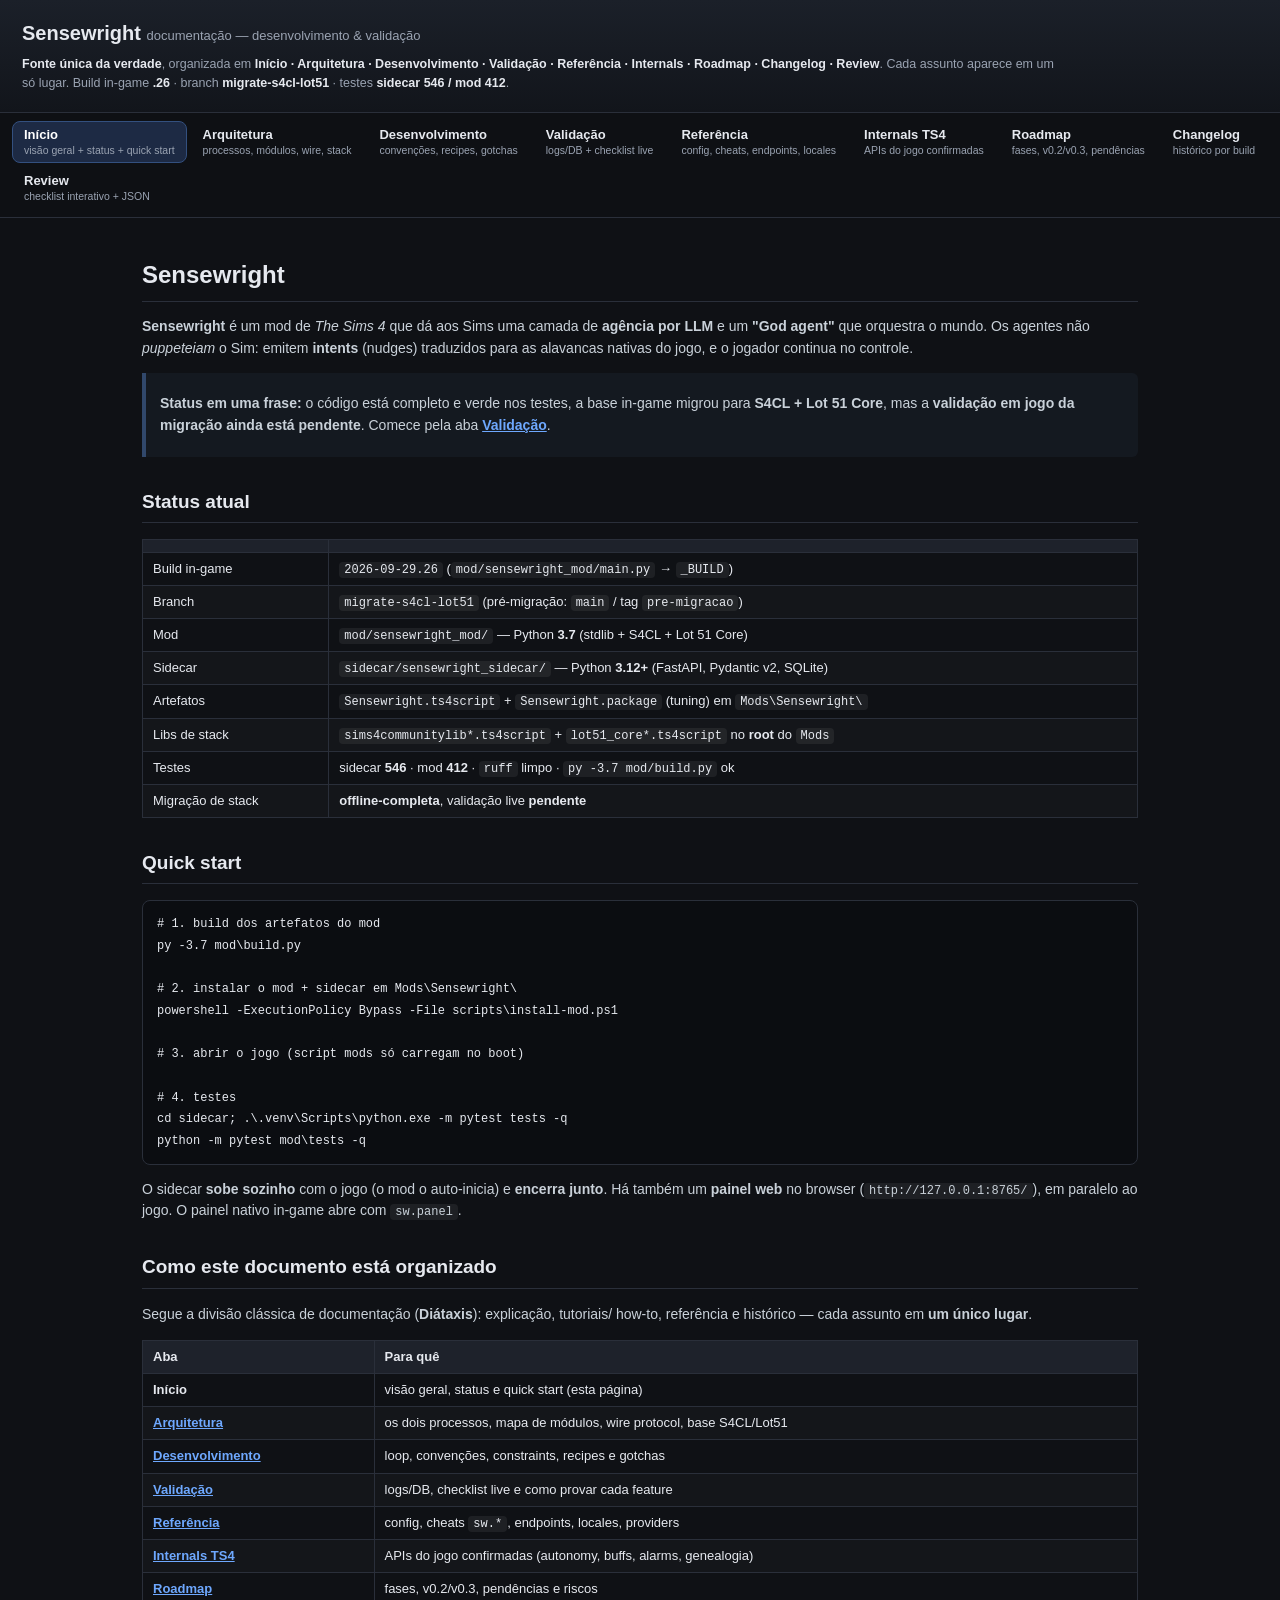
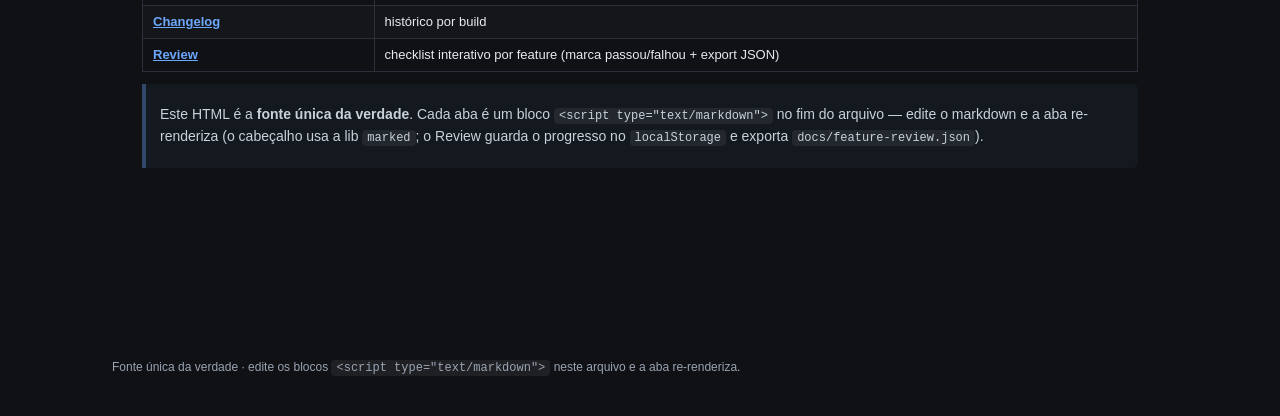
==== docs/feature-review.html @ 271467f7 "docs: consolidate all docs into a single HTML source of truth - merge PLANO, CHANGELOG, STATUS, vali" ====
<!DOCTYPE html>
<html lang="pt-BR">
<head>
<meta charset="utf-8">
<meta name="viewport" content="width=device-width, initial-scale=1">
<title>Sensewright — Desenvolvimento &amp; Validação</title>
<style>




  :root {
    --bg: #0f1115; --panel: #171a21; --panel2: #1e222b; --line: #2a2f3a;
    --txt: #e6e9ef; --muted: #9aa3b2; --accent: #6ea8fe;
    --passed: #2ea043; --partial: #d29922; --failed: #e5534b; --blocked: #8957e5; --na: #6e7681;
  }
  * { box-sizing: border-box; }
  body { margin: 0; background: var(--bg); color: var(--txt);
    font: 14px/1.55 -apple-system, "Segoe UI", Roboto, Helvetica, Arial, sans-serif; }
  header { padding: 18px 22px; border-bottom: 1px solid var(--line);
    background: linear-gradient(180deg, #1b2029, #12151b); }
  h1 { margin: 0 0 4px; font-size: 20px; }
  h1 small { color: var(--muted); font-weight: 400; font-size: 13px; }
  .hint { color: var(--muted); font-size: 12.5px; margin-top: 6px; max-width: 1040px; }
  .hint b { color: var(--txt); }
  .legend { display: flex; gap: 14px; flex-wrap: wrap; margin-top: 8px; font-size: 12px; color: var(--muted); }
  .legend span { display: inline-flex; align-items: center; gap: 5px; }
  .dot { width: 10px; height: 10px; border-radius: 50%; display: inline-block; }
  .toolbar { position: sticky; top: 0; z-index: 20; display: flex; flex-wrap: wrap;
    gap: 8px; align-items: center; padding: 10px 22px; background: rgba(15,17,21,.97);
    border-bottom: 1px solid var(--line); backdrop-filter: blur(6px); }
  .toolbar input[type=text] { background: var(--panel2); border: 1px solid var(--line);
    color: var(--txt); border-radius: 6px; padding: 7px 10px; min-width: 170px; }
  button, .filelabel { background: var(--panel2); color: var(--txt); border: 1px solid var(--line);
    border-radius: 6px; padding: 7px 11px; cursor: pointer; font-size: 13px; }
  button:hover, .filelabel:hover { border-color: var(--accent); }
  button.primary { background: #1d2a44; border-color: #33507f; }
  button.danger { border-color: #6b2b28; }
  .filelabel input { display: none; }
  .filter { border-radius: 999px; padding: 5px 11px; font-size: 12px; }
  .filter.active { border-color: var(--accent); background: #1d2a44; color: #fff; }
  .spacer { flex: 1; }
  .save-state { color: var(--muted); font-size: 12px; }
  .progress { padding: 8px 22px; border-bottom: 1px solid var(--line); background: #12151b; }
  .pbar { height: 8px; border-radius: 999px; background: #232833; overflow: hidden; display: flex; }
  .pseg { height: 100%; }
  .psummary { display: flex; gap: 14px; flex-wrap: wrap; margin-top: 6px; font-size: 12px; color: var(--muted); }
  .psummary b { color: var(--txt); font-variant-numeric: tabular-nums; }
  main { padding: 18px 22px 90px; max-width: 1100px; margin: 0 auto; }
  section { margin-bottom: 26px; }
  section > h2 { font-size: 15px; text-transform: uppercase; letter-spacing: .06em;
    color: var(--muted); border-bottom: 1px solid var(--line); padding-bottom: 6px; }
  .card { background: var(--panel); border: 1px solid var(--line); border-radius: 10px;
    padding: 14px 16px; margin: 10px 0; border-left: 4px solid #2a2f3a; }
  .card[data-v=passed] { border-left-color: var(--passed); }
  .card[data-v=partial] { border-left-color: var(--partial); }
  .card[data-v=failed] { border-left-color: var(--failed); }
  .card[data-v=blocked] { border-left-color: var(--blocked); }
  .card[data-v=na] { border-left-color: var(--na); }
  .card-top { display: flex; gap: 10px; align-items: baseline; flex-wrap: wrap; }
  .card-title { font-size: 15px; font-weight: 600; }
  .badge { font-size: 11px; padding: 2px 8px; border-radius: 999px; border: 1px solid var(--line);
    background: var(--panel2); color: var(--muted); white-space: nowrap; }
  .badge.done { color: #7ee787; border-color: #2ea04355; }
  .badge.partial { color: #e3b341; border-color: #d2992255; }
  .badge.not_started { color: #8b949e; }
  .badge.live_pending { color: #79c0ff; border-color: #6ea8fe55; }
  .badge.pending_fix { color: #ff9492; border-color: #e5534b55; }
  .kind { font-size: 11px; padding: 2px 8px; border-radius: 999px; border: 1px solid var(--line); color: var(--muted); }
  .kind.live { color: #79c0ff; border-color: #6ea8fe44; }
  .kind.offline { color: #d2a8ff; border-color: #8957e544; }
  .id { color: var(--muted); font-size: 11px; font-family: ui-monospace, Consolas, monospace; }
  .lbl { color: var(--accent); font-weight: 600; }
  .desc { margin: 8px 0 6px; color: #c9d1d9; }
  .expected { margin: 6px 0; padding: 8px 11px; font-size: 13px; background: #6ea8fe10;
    border: 1px solid #6ea8fe2e; border-radius: 6px; color: #cdd9ea; }
  .howto { margin: 6px 0; padding: 8px 11px; font-size: 13px; background: #2ea04310;
    border: 1px solid #2ea0432e; border-radius: 6px; }
  .howto ol { margin: 4px 0 0 18px; padding: 0; }
  .howto li { margin: 2px 0; }
  .evidence { margin-top: 6px; color: var(--muted); font-size: 12px;
    font-family: ui-monospace, Consolas, monospace; word-break: break-word; }
  .agentnote { margin-top: 6px; font-size: 12.5px; color: #e3b341; background: #d2992214;
    border: 1px solid #d2992233; border-radius: 6px; padding: 6px 9px; }
  .controls { display: flex; gap: 18px; flex-wrap: wrap; margin-top: 12px; }
  .group { display: flex; flex-direction: column; gap: 6px; }
  .group > .glabel { font-size: 11px; text-transform: uppercase; letter-spacing: .05em; color: var(--muted); }
  .opts { display: flex; gap: 6px; flex-wrap: wrap; }
  .opt { border: 1px solid var(--line); background: var(--panel2); color: var(--muted);
    border-radius: 6px; padding: 5px 10px; cursor: pointer; font-size: 12px; }
  .opt:hover { color: var(--txt); }
  .opt[data-k=passed].active { background: #2ea04326; border-color: var(--passed); color: #7ee787; }
  .opt[data-k=partial].active { background: #d2992226; border-color: var(--partial); color: #e3b341; }
  .opt[data-k=failed].active { background: #e5534b26; border-color: var(--failed); color: #ff9492; }
  .opt[data-k=blocked].active { background: #8957e526; border-color: var(--blocked); color: #d2a8ff; }
  .opt[data-k=na].active { background: #6e768126; border-color: var(--na); color: #c9d1d9; }
  .opt[data-k=untested].active { background: #6ea8fe1a; border-color: var(--accent); color: #79c0ff; }
  .opt[data-k=correct].active { background: #2ea04326; border-color: var(--passed); color: #7ee787; }
  .opt[data-k=incomplete].active { background: #e07b3926; border-color: #e07b39; color: #f0883e; }
  .opt[data-k=wrong].active { background: #e5534b26; border-color: var(--failed); color: #ff9492; }
  textarea, input.evidence-input { width: 100%; margin-top: 8px; background: var(--panel2);
    border: 1px solid var(--line); color: var(--txt); border-radius: 6px; padding: 8px 10px;
    font: inherit; font-size: 13px; }
  textarea { min-height: 54px; resize: vertical; }
  textarea:focus, input:focus { outline: none; border-color: var(--accent); }
  .two { display: flex; gap: 10px; }
  .two > div { flex: 1; }
  .empty { color: var(--muted); padding: 20px 0; }
  footer { color: var(--muted); font-size: 12px; padding: 0 22px 40px; max-width: 1100px; margin: 0 auto; }
  code { background: #ffffff10; padding: 1px 5px; border-radius: 4px; font-size: 12px; }

  /* ---- tabs ---- */
  .tabs { position: sticky; top: 0; z-index: 30; display: flex; flex-wrap: wrap;
    gap: 4px; padding: 8px 12px; background: rgba(15,17,21,.97);
    border-bottom: 1px solid var(--line); backdrop-filter: blur(6px); }
  .tab { display: inline-flex; flex-direction: column; align-items: flex-start;
    gap: 1px; background: transparent; border: 1px solid transparent; border-radius: 8px;
    padding: 6px 11px; cursor: pointer; color: var(--muted); line-height: 1.15; }
  .tab b { font-size: 13px; font-weight: 600; color: var(--txt); }
  .tab small { font-size: 10.5px; color: var(--muted); }
  .tab:hover { border-color: var(--line); background: var(--panel2); }
  .tab.active { background: #1d2a44; border-color: #33507f; }
  .tab.active b { color: #fff; }
  /* ---- docs ---- */
  .view { max-width: 1040px; margin: 0 auto; padding: 20px 22px 90px; }
  .doc h1 { font-size: 24px; border-bottom: 1px solid var(--line); padding-bottom: 8px; }
  .doc h2 { font-size: 19px; margin-top: 30px; border-bottom: 1px solid var(--line); padding-bottom: 6px; }
  .doc h3 { font-size: 16px; margin-top: 22px; }
  .doc h4 { font-size: 14px; margin-top: 18px; color: #cdd9ea; }
  .doc p, .doc li { color: #c9d1d9; }
  .doc a { color: var(--accent); }
  .doc code { background: #ffffff10; padding: 1px 5px; border-radius: 4px;
    font: 12px ui-monospace, Consolas, monospace; }
  .doc pre { background: #0b0d11; border: 1px solid var(--line); border-radius: 8px;
    padding: 12px 14px; overflow: auto; }
  .doc pre code { background: none; padding: 0; }
  .doc blockquote { margin: 10px 0; padding: 6px 14px; color: #b6c0cf;
    border-left: 4px solid #6ea8fe55; background: #6ea8fe0d; border-radius: 0 6px 6px 0; }
  .doc table { border-collapse: collapse; width: 100%; margin: 12px 0; font-size: 13px; }
  .doc th, .doc td { border: 1px solid var(--line); padding: 6px 10px; text-align: left;
    vertical-align: top; }
  .doc th { background: var(--panel2); color: var(--txt); }
  .doc tr:nth-child(even) td { background: #ffffff05; }
  .doc hr { border: none; border-top: 1px solid var(--line); margin: 26px 0; }
  .doc ul, .doc ol { padding-left: 22px; }

</style>
</head>
<body>

<header>
  <h1>Sensewright <small>documentação — desenvolvimento &amp; validação</small></h1>
  <div class="hint">
    <b>Fonte única da verdade</b>, organizada em <b>Início · Arquitetura ·
    Desenvolvimento · Validação · Referência · Internals · Roadmap · Changelog ·
    Review</b>. Cada assunto aparece em um só lugar. Build in-game <b>.26</b> ·
    branch <b>migrate-s4cl-lot51</b> · testes <b>sidecar 546 / mod 412</b>.
  </div>
</header>

<nav class="tabs" id="tabs">
<button class="tab" data-tab="inicio"><b>Início</b><small>visão geral + status + quick start</small></button>
<button class="tab" data-tab="arquitetura"><b>Arquitetura</b><small>processos, módulos, wire, stack</small></button>
<button class="tab" data-tab="desenvolvimento"><b>Desenvolvimento</b><small>convenções, recipes, gotchas</small></button>
<button class="tab" data-tab="validacao"><b>Validação</b><small>logs/DB + checklist live</small></button>
<button class="tab" data-tab="referencia"><b>Referência</b><small>config, cheats, endpoints, locales</small></button>
<button class="tab" data-tab="internals"><b>Internals TS4</b><small>APIs do jogo confirmadas</small></button>
<button class="tab" data-tab="roadmap"><b>Roadmap</b><small>fases, v0.2/v0.3, pendências</small></button>
<button class="tab" data-tab="changelog"><b>Changelog</b><small>histórico por build</small></button>
<button class="tab" data-tab="review"><b>Review</b><small>checklist interativo + JSON</small></button>
</nav>
<main id="views">
<section class="view" id="view-inicio" hidden>
<div class="doc" id="doc-inicio"></div>
</section>
<section class="view" id="view-arquitetura" hidden>
<div class="doc" id="doc-arquitetura"></div>
</section>
<section class="view" id="view-desenvolvimento" hidden>
<div class="doc" id="doc-desenvolvimento"></div>
</section>
<section class="view" id="view-validacao" hidden>
<div class="doc" id="doc-validacao"></div>
</section>
<section class="view" id="view-referencia" hidden>
<div class="doc" id="doc-referencia"></div>
</section>
<section class="view" id="view-internals" hidden>
<div class="doc" id="doc-internals"></div>
</section>
<section class="view" id="view-roadmap" hidden>
<div class="doc" id="doc-roadmap"></div>
</section>
<section class="view" id="view-changelog" hidden>
<div class="doc" id="doc-changelog"></div>
</section>
<section class="view" id="view-review" hidden><div class="toolbar">
  <input type="text" id="reviewer" placeholder="Seu nome (opcional)">
  <button class="primary" id="saveBtn">Salvar review (JSON)</button>
  <button id="copyBtn">Copiar JSON</button>
  <label class="filelabel">Importar JSON<input type="file" id="loadInput" accept=".json,application/json"></label>
  <button class="danger" id="resetBtn">Limpar</button>
  <span class="save-state" id="saveState"></span>
  <div class="spacer"></div>
  <button class="filter active" data-f="all">Todos</button>
  <button class="filter" data-f="untested">Não testados</button>
  <button class="filter" data-f="passed">Passou</button>
  <button class="filter" data-f="failed">Falhou/Parcial</button>
  <button class="filter" data-f="unassessed">Sem avaliação</button>
</div>
<div class="progress">
  <div class="pbar" id="pbar"></div>
  <div class="psummary" id="psummary"></div>
</div>

<main id="app"></main></section>
</main>
<footer>Fonte única da verdade · edite os blocos <code>&lt;script type="text/markdown"&gt;</code> neste arquivo e a aba re-renderiza.</footer>
<script>
/**
 * marked v12.0.2 - a markdown parser
 * Copyright (c) 2011-2024, Christopher Jeffrey. (MIT Licensed)
 * https://github.com/markedjs/marked
 */
!function(e,t){"object"==typeof exports&&"undefined"!=typeof module?t(exports):"function"==typeof define&&define.amd?define(["exports"],t):t((e="undefined"!=typeof globalThis?globalThis:e||self).marked={})}(this,(function(e){"use strict";function t(){return{async:!1,breaks:!1,extensions:null,gfm:!0,hooks:null,pedantic:!1,renderer:null,silent:!1,tokenizer:null,walkTokens:null}}function n(t){e.defaults=t}e.defaults={async:!1,breaks:!1,extensions:null,gfm:!0,hooks:null,pedantic:!1,renderer:null,silent:!1,tokenizer:null,walkTokens:null};const s=/[&<>"']/,r=new RegExp(s.source,"g"),i=/[<>"']|&(?!(#\d{1,7}|#[Xx][a-fA-F0-9]{1,6}|\w+);)/,l=new RegExp(i.source,"g"),o={"&":"&amp;","<":"&lt;",">":"&gt;",'"':"&quot;","'":"&#39;"},a=e=>o[e];function c(e,t){if(t){if(s.test(e))return e.replace(r,a)}else if(i.test(e))return e.replace(l,a);return e}const h=/&(#(?:\d+)|(?:#x[0-9A-Fa-f]+)|(?:\w+));?/gi;function p(e){return e.replace(h,((e,t)=>"colon"===(t=t.toLowerCase())?":":"#"===t.charAt(0)?"x"===t.charAt(1)?String.fromCharCode(parseInt(t.substring(2),16)):String.fromCharCode(+t.substring(1)):""))}const u=/(^|[^\[])\^/g;function k(e,t){let n="string"==typeof e?e:e.source;t=t||"";const s={replace:(e,t)=>{let r="string"==typeof t?t:t.source;return r=r.replace(u,"$1"),n=n.replace(e,r),s},getRegex:()=>new RegExp(n,t)};return s}function g(e){try{e=encodeURI(e).replace(/%25/g,"%")}catch(e){return null}return e}const f={exec:()=>null};function d(e,t){const n=e.replace(/\|/g,((e,t,n)=>{let s=!1,r=t;for(;--r>=0&&"\\"===n[r];)s=!s;return s?"|":" |"})).split(/ \|/);let s=0;if(n[0].trim()||n.shift(),n.length>0&&!n[n.length-1].trim()&&n.pop(),t)if(n.length>t)n.splice(t);else for(;n.length<t;)n.push("");for(;s<n.length;s++)n[s]=n[s].trim().replace(/\\\|/g,"|");return n}function x(e,t,n){const s=e.length;if(0===s)return"";let r=0;for(;r<s;){const i=e.charAt(s-r-1);if(i!==t||n){if(i===t||!n)break;r++}else r++}return e.slice(0,s-r)}function b(e,t,n,s){const r=t.href,i=t.title?c(t.title):null,l=e[1].replace(/\\([\[\]])/g,"$1");if("!"!==e[0].charAt(0)){s.state.inLink=!0;const e={type:"link",raw:n,href:r,title:i,text:l,tokens:s.inlineTokens(l)};return s.state.inLink=!1,e}return{type:"image",raw:n,href:r,title:i,text:c(l)}}class w{options;rules;lexer;constructor(t){this.options=t||e.defaults}space(e){const t=this.rules.block.newline.exec(e);if(t&&t[0].length>0)return{type:"space",raw:t[0]}}code(e){const t=this.rules.block.code.exec(e);if(t){const e=t[0].replace(/^ {1,4}/gm,"");return{type:"code",raw:t[0],codeBlockStyle:"indented",text:this.options.pedantic?e:x(e,"\n")}}}fences(e){const t=this.rules.block.fences.exec(e);if(t){const e=t[0],n=function(e,t){const n=e.match(/^(\s+)(?:```)/);if(null===n)return t;const s=n[1];return t.split("\n").map((e=>{const t=e.match(/^\s+/);if(null===t)return e;const[n]=t;return n.length>=s.length?e.slice(s.length):e})).join("\n")}(e,t[3]||"");return{type:"code",raw:e,lang:t[2]?t[2].trim().replace(this.rules.inline.anyPunctuation,"$1"):t[2],text:n}}}heading(e){const t=this.rules.block.heading.exec(e);if(t){let e=t[2].trim();if(/#$/.test(e)){const t=x(e,"#");this.options.pedantic?e=t.trim():t&&!/ $/.test(t)||(e=t.trim())}return{type:"heading",raw:t[0],depth:t[1].length,text:e,tokens:this.lexer.inline(e)}}}hr(e){const t=this.rules.block.hr.exec(e);if(t)return{type:"hr",raw:t[0]}}blockquote(e){const t=this.rules.block.blockquote.exec(e);if(t){let e=t[0].replace(/\n {0,3}((?:=+|-+) *)(?=\n|$)/g,"\n    $1");e=x(e.replace(/^ *>[ \t]?/gm,""),"\n");const n=this.lexer.state.top;this.lexer.state.top=!0;const s=this.lexer.blockTokens(e);return this.lexer.state.top=n,{type:"blockquote",raw:t[0],tokens:s,text:e}}}list(e){let t=this.rules.block.list.exec(e);if(t){let n=t[1].trim();const s=n.length>1,r={type:"list",raw:"",ordered:s,start:s?+n.slice(0,-1):"",loose:!1,items:[]};n=s?`\\d{1,9}\\${n.slice(-1)}`:`\\${n}`,this.options.pedantic&&(n=s?n:"[*+-]");const i=new RegExp(`^( {0,3}${n})((?:[\t ][^\\n]*)?(?:\\n|$))`);let l="",o="",a=!1;for(;e;){let n=!1;if(!(t=i.exec(e)))break;if(this.rules.block.hr.test(e))break;l=t[0],e=e.substring(l.length);let s=t[2].split("\n",1)[0].replace(/^\t+/,(e=>" ".repeat(3*e.length))),c=e.split("\n",1)[0],h=0;this.options.pedantic?(h=2,o=s.trimStart()):(h=t[2].search(/[^ ]/),h=h>4?1:h,o=s.slice(h),h+=t[1].length);let p=!1;if(!s&&/^ *$/.test(c)&&(l+=c+"\n",e=e.substring(c.length+1),n=!0),!n){const t=new RegExp(`^ {0,${Math.min(3,h-1)}}(?:[*+-]|\\d{1,9}[.)])((?:[ \t][^\\n]*)?(?:\\n|$))`),n=new RegExp(`^ {0,${Math.min(3,h-1)}}((?:- *){3,}|(?:_ *){3,}|(?:\\* *){3,})(?:\\n+|$)`),r=new RegExp(`^ {0,${Math.min(3,h-1)}}(?:\`\`\`|~~~)`),i=new RegExp(`^ {0,${Math.min(3,h-1)}}#`);for(;e;){const a=e.split("\n",1)[0];if(c=a,this.options.pedantic&&(c=c.replace(/^ {1,4}(?=( {4})*[^ ])/g,"  ")),r.test(c))break;if(i.test(c))break;if(t.test(c))break;if(n.test(e))break;if(c.search(/[^ ]/)>=h||!c.trim())o+="\n"+c.slice(h);else{if(p)break;if(s.search(/[^ ]/)>=4)break;if(r.test(s))break;if(i.test(s))break;if(n.test(s))break;o+="\n"+c}p||c.trim()||(p=!0),l+=a+"\n",e=e.substring(a.length+1),s=c.slice(h)}}r.loose||(a?r.loose=!0:/\n *\n *$/.test(l)&&(a=!0));let u,k=null;this.options.gfm&&(k=/^\[[ xX]\] /.exec(o),k&&(u="[ ] "!==k[0],o=o.replace(/^\[[ xX]\] +/,""))),r.items.push({type:"list_item",raw:l,task:!!k,checked:u,loose:!1,text:o,tokens:[]}),r.raw+=l}r.items[r.items.length-1].raw=l.trimEnd(),r.items[r.items.length-1].text=o.trimEnd(),r.raw=r.raw.trimEnd();for(let e=0;e<r.items.length;e++)if(this.lexer.state.top=!1,r.items[e].tokens=this.lexer.blockTokens(r.items[e].text,[]),!r.loose){const t=r.items[e].tokens.filter((e=>"space"===e.type)),n=t.length>0&&t.some((e=>/\n.*\n/.test(e.raw)));r.loose=n}if(r.loose)for(let e=0;e<r.items.length;e++)r.items[e].loose=!0;return r}}html(e){const t=this.rules.block.html.exec(e);if(t){return{type:"html",block:!0,raw:t[0],pre:"pre"===t[1]||"script"===t[1]||"style"===t[1],text:t[0]}}}def(e){const t=this.rules.block.def.exec(e);if(t){const e=t[1].toLowerCase().replace(/\s+/g," "),n=t[2]?t[2].replace(/^<(.*)>$/,"$1").replace(this.rules.inline.anyPunctuation,"$1"):"",s=t[3]?t[3].substring(1,t[3].length-1).replace(this.rules.inline.anyPunctuation,"$1"):t[3];return{type:"def",tag:e,raw:t[0],href:n,title:s}}}table(e){const t=this.rules.block.table.exec(e);if(!t)return;if(!/[:|]/.test(t[2]))return;const n=d(t[1]),s=t[2].replace(/^\||\| *$/g,"").split("|"),r=t[3]&&t[3].trim()?t[3].replace(/\n[ \t]*$/,"").split("\n"):[],i={type:"table",raw:t[0],header:[],align:[],rows:[]};if(n.length===s.length){for(const e of s)/^ *-+: *$/.test(e)?i.align.push("right"):/^ *:-+: *$/.test(e)?i.align.push("center"):/^ *:-+ *$/.test(e)?i.align.push("left"):i.align.push(null);for(const e of n)i.header.push({text:e,tokens:this.lexer.inline(e)});for(const e of r)i.rows.push(d(e,i.header.length).map((e=>({text:e,tokens:this.lexer.inline(e)}))));return i}}lheading(e){const t=this.rules.block.lheading.exec(e);if(t)return{type:"heading",raw:t[0],depth:"="===t[2].charAt(0)?1:2,text:t[1],tokens:this.lexer.inline(t[1])}}paragraph(e){const t=this.rules.block.paragraph.exec(e);if(t){const e="\n"===t[1].charAt(t[1].length-1)?t[1].slice(0,-1):t[1];return{type:"paragraph",raw:t[0],text:e,tokens:this.lexer.inline(e)}}}text(e){const t=this.rules.block.text.exec(e);if(t)return{type:"text",raw:t[0],text:t[0],tokens:this.lexer.inline(t[0])}}escape(e){const t=this.rules.inline.escape.exec(e);if(t)return{type:"escape",raw:t[0],text:c(t[1])}}tag(e){const t=this.rules.inline.tag.exec(e);if(t)return!this.lexer.state.inLink&&/^<a /i.test(t[0])?this.lexer.state.inLink=!0:this.lexer.state.inLink&&/^<\/a>/i.test(t[0])&&(this.lexer.state.inLink=!1),!this.lexer.state.inRawBlock&&/^<(pre|code|kbd|script)(\s|>)/i.test(t[0])?this.lexer.state.inRawBlock=!0:this.lexer.state.inRawBlock&&/^<\/(pre|code|kbd|script)(\s|>)/i.test(t[0])&&(this.lexer.state.inRawBlock=!1),{type:"html",raw:t[0],inLink:this.lexer.state.inLink,inRawBlock:this.lexer.state.inRawBlock,block:!1,text:t[0]}}link(e){const t=this.rules.inline.link.exec(e);if(t){const e=t[2].trim();if(!this.options.pedantic&&/^</.test(e)){if(!/>$/.test(e))return;const t=x(e.slice(0,-1),"\\");if((e.length-t.length)%2==0)return}else{const e=function(e,t){if(-1===e.indexOf(t[1]))return-1;let n=0;for(let s=0;s<e.length;s++)if("\\"===e[s])s++;else if(e[s]===t[0])n++;else if(e[s]===t[1]&&(n--,n<0))return s;return-1}(t[2],"()");if(e>-1){const n=(0===t[0].indexOf("!")?5:4)+t[1].length+e;t[2]=t[2].substring(0,e),t[0]=t[0].substring(0,n).trim(),t[3]=""}}let n=t[2],s="";if(this.options.pedantic){const e=/^([^'"]*[^\s])\s+(['"])(.*)\2/.exec(n);e&&(n=e[1],s=e[3])}else s=t[3]?t[3].slice(1,-1):"";return n=n.trim(),/^</.test(n)&&(n=this.options.pedantic&&!/>$/.test(e)?n.slice(1):n.slice(1,-1)),b(t,{href:n?n.replace(this.rules.inline.anyPunctuation,"$1"):n,title:s?s.replace(this.rules.inline.anyPunctuation,"$1"):s},t[0],this.lexer)}}reflink(e,t){let n;if((n=this.rules.inline.reflink.exec(e))||(n=this.rules.inline.nolink.exec(e))){const e=t[(n[2]||n[1]).replace(/\s+/g," ").toLowerCase()];if(!e){const e=n[0].charAt(0);return{type:"text",raw:e,text:e}}return b(n,e,n[0],this.lexer)}}emStrong(e,t,n=""){let s=this.rules.inline.emStrongLDelim.exec(e);if(!s)return;if(s[3]&&n.match(/[\p{L}\p{N}]/u))return;if(!(s[1]||s[2]||"")||!n||this.rules.inline.punctuation.exec(n)){const n=[...s[0]].length-1;let r,i,l=n,o=0;const a="*"===s[0][0]?this.rules.inline.emStrongRDelimAst:this.rules.inline.emStrongRDelimUnd;for(a.lastIndex=0,t=t.slice(-1*e.length+n);null!=(s=a.exec(t));){if(r=s[1]||s[2]||s[3]||s[4]||s[5]||s[6],!r)continue;if(i=[...r].length,s[3]||s[4]){l+=i;continue}if((s[5]||s[6])&&n%3&&!((n+i)%3)){o+=i;continue}if(l-=i,l>0)continue;i=Math.min(i,i+l+o);const t=[...s[0]][0].length,a=e.slice(0,n+s.index+t+i);if(Math.min(n,i)%2){const e=a.slice(1,-1);return{type:"em",raw:a,text:e,tokens:this.lexer.inlineTokens(e)}}const c=a.slice(2,-2);return{type:"strong",raw:a,text:c,tokens:this.lexer.inlineTokens(c)}}}}codespan(e){const t=this.rules.inline.code.exec(e);if(t){let e=t[2].replace(/\n/g," ");const n=/[^ ]/.test(e),s=/^ /.test(e)&&/ $/.test(e);return n&&s&&(e=e.substring(1,e.length-1)),e=c(e,!0),{type:"codespan",raw:t[0],text:e}}}br(e){const t=this.rules.inline.br.exec(e);if(t)return{type:"br",raw:t[0]}}del(e){const t=this.rules.inline.del.exec(e);if(t)return{type:"del",raw:t[0],text:t[2],tokens:this.lexer.inlineTokens(t[2])}}autolink(e){const t=this.rules.inline.autolink.exec(e);if(t){let e,n;return"@"===t[2]?(e=c(t[1]),n="mailto:"+e):(e=c(t[1]),n=e),{type:"link",raw:t[0],text:e,href:n,tokens:[{type:"text",raw:e,text:e}]}}}url(e){let t;if(t=this.rules.inline.url.exec(e)){let e,n;if("@"===t[2])e=c(t[0]),n="mailto:"+e;else{let s;do{s=t[0],t[0]=this.rules.inline._backpedal.exec(t[0])?.[0]??""}while(s!==t[0]);e=c(t[0]),n="www."===t[1]?"http://"+t[0]:t[0]}return{type:"link",raw:t[0],text:e,href:n,tokens:[{type:"text",raw:e,text:e}]}}}inlineText(e){const t=this.rules.inline.text.exec(e);if(t){let e;return e=this.lexer.state.inRawBlock?t[0]:c(t[0]),{type:"text",raw:t[0],text:e}}}}const m=/^ {0,3}((?:-[\t ]*){3,}|(?:_[ \t]*){3,}|(?:\*[ \t]*){3,})(?:\n+|$)/,y=/(?:[*+-]|\d{1,9}[.)])/,$=k(/^(?!bull |blockCode|fences|blockquote|heading|html)((?:.|\n(?!\s*?\n|bull |blockCode|fences|blockquote|heading|html))+?)\n {0,3}(=+|-+) *(?:\n+|$)/).replace(/bull/g,y).replace(/blockCode/g,/ {4}/).replace(/fences/g,/ {0,3}(?:`{3,}|~{3,})/).replace(/blockquote/g,/ {0,3}>/).replace(/heading/g,/ {0,3}#{1,6}/).replace(/html/g,/ {0,3}<[^\n>]+>\n/).getRegex(),z=/^([^\n]+(?:\n(?!hr|heading|lheading|blockquote|fences|list|html|table| +\n)[^\n]+)*)/,T=/(?!\s*\])(?:\\.|[^\[\]\\])+/,R=k(/^ {0,3}\[(label)\]: *(?:\n *)?([^<\s][^\s]*|<.*?>)(?:(?: +(?:\n *)?| *\n *)(title))? *(?:\n+|$)/).replace("label",T).replace("title",/(?:"(?:\\"?|[^"\\])*"|'[^'\n]*(?:\n[^'\n]+)*\n?'|\([^()]*\))/).getRegex(),_=k(/^( {0,3}bull)([ \t][^\n]+?)?(?:\n|$)/).replace(/bull/g,y).getRegex(),A="address|article|aside|base|basefont|blockquote|body|caption|center|col|colgroup|dd|details|dialog|dir|div|dl|dt|fieldset|figcaption|figure|footer|form|frame|frameset|h[1-6]|head|header|hr|html|iframe|legend|li|link|main|menu|menuitem|meta|nav|noframes|ol|optgroup|option|p|param|search|section|summary|table|tbody|td|tfoot|th|thead|title|tr|track|ul",S=/<!--(?:-?>|[\s\S]*?(?:-->|$))/,I=k("^ {0,3}(?:<(script|pre|style|textarea)[\\s>][\\s\\S]*?(?:</\\1>[^\\n]*\\n+|$)|comment[^\\n]*(\\n+|$)|<\\?[\\s\\S]*?(?:\\?>\\n*|$)|<![A-Z][\\s\\S]*?(?:>\\n*|$)|<!\\[CDATA\\[[\\s\\S]*?(?:\\]\\]>\\n*|$)|</?(tag)(?: +|\\n|/?>)[\\s\\S]*?(?:(?:\\n *)+\\n|$)|<(?!script|pre|style|textarea)([a-z][\\w-]*)(?:attribute)*? */?>(?=[ \\t]*(?:\\n|$))[\\s\\S]*?(?:(?:\\n *)+\\n|$)|</(?!script|pre|style|textarea)[a-z][\\w-]*\\s*>(?=[ \\t]*(?:\\n|$))[\\s\\S]*?(?:(?:\\n *)+\\n|$))","i").replace("comment",S).replace("tag",A).replace("attribute",/ +[a-zA-Z:_][\w.:-]*(?: *= *"[^"\n]*"| *= *'[^'\n]*'| *= *[^\s"'=<>`]+)?/).getRegex(),E=k(z).replace("hr",m).replace("heading"," {0,3}#{1,6}(?:\\s|$)").replace("|lheading","").replace("|table","").replace("blockquote"," {0,3}>").replace("fences"," {0,3}(?:`{3,}(?=[^`\\n]*\\n)|~{3,})[^\\n]*\\n").replace("list"," {0,3}(?:[*+-]|1[.)]) ").replace("html","</?(?:tag)(?: +|\\n|/?>)|<(?:script|pre|style|textarea|!--)").replace("tag",A).getRegex(),q={blockquote:k(/^( {0,3}> ?(paragraph|[^\n]*)(?:\n|$))+/).replace("paragraph",E).getRegex(),code:/^( {4}[^\n]+(?:\n(?: *(?:\n|$))*)?)+/,def:R,fences:/^ {0,3}(`{3,}(?=[^`\n]*(?:\n|$))|~{3,})([^\n]*)(?:\n|$)(?:|([\s\S]*?)(?:\n|$))(?: {0,3}\1[~`]* *(?=\n|$)|$)/,heading:/^ {0,3}(#{1,6})(?=\s|$)(.*)(?:\n+|$)/,hr:m,html:I,lheading:$,list:_,newline:/^(?: *(?:\n|$))+/,paragraph:E,table:f,text:/^[^\n]+/},Z=k("^ *([^\\n ].*)\\n {0,3}((?:\\| *)?:?-+:? *(?:\\| *:?-+:? *)*(?:\\| *)?)(?:\\n((?:(?! *\\n|hr|heading|blockquote|code|fences|list|html).*(?:\\n|$))*)\\n*|$)").replace("hr",m).replace("heading"," {0,3}#{1,6}(?:\\s|$)").replace("blockquote"," {0,3}>").replace("code"," {4}[^\\n]").replace("fences"," {0,3}(?:`{3,}(?=[^`\\n]*\\n)|~{3,})[^\\n]*\\n").replace("list"," {0,3}(?:[*+-]|1[.)]) ").replace("html","</?(?:tag)(?: +|\\n|/?>)|<(?:script|pre|style|textarea|!--)").replace("tag",A).getRegex(),L={...q,table:Z,paragraph:k(z).replace("hr",m).replace("heading"," {0,3}#{1,6}(?:\\s|$)").replace("|lheading","").replace("table",Z).replace("blockquote"," {0,3}>").replace("fences"," {0,3}(?:`{3,}(?=[^`\\n]*\\n)|~{3,})[^\\n]*\\n").replace("list"," {0,3}(?:[*+-]|1[.)]) ").replace("html","</?(?:tag)(?: +|\\n|/?>)|<(?:script|pre|style|textarea|!--)").replace("tag",A).getRegex()},P={...q,html:k("^ *(?:comment *(?:\\n|\\s*$)|<(tag)[\\s\\S]+?</\\1> *(?:\\n{2,}|\\s*$)|<tag(?:\"[^\"]*\"|'[^']*'|\\s[^'\"/>\\s]*)*?/?> *(?:\\n{2,}|\\s*$))").replace("comment",S).replace(/tag/g,"(?!(?:a|em|strong|small|s|cite|q|dfn|abbr|data|time|code|var|samp|kbd|sub|sup|i|b|u|mark|ruby|rt|rp|bdi|bdo|span|br|wbr|ins|del|img)\\b)\\w+(?!:|[^\\w\\s@]*@)\\b").getRegex(),def:/^ *\[([^\]]+)\]: *<?([^\s>]+)>?(?: +(["(][^\n]+[")]))? *(?:\n+|$)/,heading:/^(#{1,6})(.*)(?:\n+|$)/,fences:f,lheading:/^(.+?)\n {0,3}(=+|-+) *(?:\n+|$)/,paragraph:k(z).replace("hr",m).replace("heading"," *#{1,6} *[^\n]").replace("lheading",$).replace("|table","").replace("blockquote"," {0,3}>").replace("|fences","").replace("|list","").replace("|html","").replace("|tag","").getRegex()},Q=/^\\([!"#$%&'()*+,\-./:;<=>?@\[\]\\^_`{|}~])/,v=/^( {2,}|\\)\n(?!\s*$)/,B="\\p{P}\\p{S}",C=k(/^((?![*_])[\spunctuation])/,"u").replace(/punctuation/g,B).getRegex(),M=k(/^(?:\*+(?:((?!\*)[punct])|[^\s*]))|^_+(?:((?!_)[punct])|([^\s_]))/,"u").replace(/punct/g,B).getRegex(),O=k("^[^_*]*?__[^_*]*?\\*[^_*]*?(?=__)|[^*]+(?=[^*])|(?!\\*)[punct](\\*+)(?=[\\s]|$)|[^punct\\s](\\*+)(?!\\*)(?=[punct\\s]|$)|(?!\\*)[punct\\s](\\*+)(?=[^punct\\s])|[\\s](\\*+)(?!\\*)(?=[punct])|(?!\\*)[punct](\\*+)(?!\\*)(?=[punct])|[^punct\\s](\\*+)(?=[^punct\\s])","gu").replace(/punct/g,B).getRegex(),D=k("^[^_*]*?\\*\\*[^_*]*?_[^_*]*?(?=\\*\\*)|[^_]+(?=[^_])|(?!_)[punct](_+)(?=[\\s]|$)|[^punct\\s](_+)(?!_)(?=[punct\\s]|$)|(?!_)[punct\\s](_+)(?=[^punct\\s])|[\\s](_+)(?!_)(?=[punct])|(?!_)[punct](_+)(?!_)(?=[punct])","gu").replace(/punct/g,B).getRegex(),j=k(/\\([punct])/,"gu").replace(/punct/g,B).getRegex(),H=k(/^<(scheme:[^\s\x00-\x1f<>]*|email)>/).replace("scheme",/[a-zA-Z][a-zA-Z0-9+.-]{1,31}/).replace("email",/[a-zA-Z0-9.!#$%&'*+/=?^_`{|}~-]+(@)[a-zA-Z0-9](?:[a-zA-Z0-9-]{0,61}[a-zA-Z0-9])?(?:\.[a-zA-Z0-9](?:[a-zA-Z0-9-]{0,61}[a-zA-Z0-9])?)+(?![-_])/).getRegex(),U=k(S).replace("(?:--\x3e|$)","--\x3e").getRegex(),X=k("^comment|^</[a-zA-Z][\\w:-]*\\s*>|^<[a-zA-Z][\\w-]*(?:attribute)*?\\s*/?>|^<\\?[\\s\\S]*?\\?>|^<![a-zA-Z]+\\s[\\s\\S]*?>|^<!\\[CDATA\\[[\\s\\S]*?\\]\\]>").replace("comment",U).replace("attribute",/\s+[a-zA-Z:_][\w.:-]*(?:\s*=\s*"[^"]*"|\s*=\s*'[^']*'|\s*=\s*[^\s"'=<>`]+)?/).getRegex(),F=/(?:\[(?:\\.|[^\[\]\\])*\]|\\.|`[^`]*`|[^\[\]\\`])*?/,N=k(/^!?\[(label)\]\(\s*(href)(?:\s+(title))?\s*\)/).replace("label",F).replace("href",/<(?:\\.|[^\n<>\\])+>|[^\s\x00-\x1f]*/).replace("title",/"(?:\\"?|[^"\\])*"|'(?:\\'?|[^'\\])*'|\((?:\\\)?|[^)\\])*\)/).getRegex(),G=k(/^!?\[(label)\]\[(ref)\]/).replace("label",F).replace("ref",T).getRegex(),J=k(/^!?\[(ref)\](?:\[\])?/).replace("ref",T).getRegex(),K={_backpedal:f,anyPunctuation:j,autolink:H,blockSkip:/\[[^[\]]*?\]\([^\(\)]*?\)|`[^`]*?`|<[^<>]*?>/g,br:v,code:/^(`+)([^`]|[^`][\s\S]*?[^`])\1(?!`)/,del:f,emStrongLDelim:M,emStrongRDelimAst:O,emStrongRDelimUnd:D,escape:Q,link:N,nolink:J,punctuation:C,reflink:G,reflinkSearch:k("reflink|nolink(?!\\()","g").replace("reflink",G).replace("nolink",J).getRegex(),tag:X,text:/^(`+|[^`])(?:(?= {2,}\n)|[\s\S]*?(?:(?=[\\<!\[`*_]|\b_|$)|[^ ](?= {2,}\n)))/,url:f},V={...K,link:k(/^!?\[(label)\]\((.*?)\)/).replace("label",F).getRegex(),reflink:k(/^!?\[(label)\]\s*\[([^\]]*)\]/).replace("label",F).getRegex()},W={...K,escape:k(Q).replace("])","~|])").getRegex(),url:k(/^((?:ftp|https?):\/\/|www\.)(?:[a-zA-Z0-9\-]+\.?)+[^\s<]*|^email/,"i").replace("email",/[A-Za-z0-9._+-]+(@)[a-zA-Z0-9-_]+(?:\.[a-zA-Z0-9-_]*[a-zA-Z0-9])+(?![-_])/).getRegex(),_backpedal:/(?:[^?!.,:;*_'"~()&]+|\([^)]*\)|&(?![a-zA-Z0-9]+;$)|[?!.,:;*_'"~)]+(?!$))+/,del:/^(~~?)(?=[^\s~])([\s\S]*?[^\s~])\1(?=[^~]|$)/,text:/^([`~]+|[^`~])(?:(?= {2,}\n)|(?=[a-zA-Z0-9.!#$%&'*+\/=?_`{\|}~-]+@)|[\s\S]*?(?:(?=[\\<!\[`*~_]|\b_|https?:\/\/|ftp:\/\/|www\.|$)|[^ ](?= {2,}\n)|[^a-zA-Z0-9.!#$%&'*+\/=?_`{\|}~-](?=[a-zA-Z0-9.!#$%&'*+\/=?_`{\|}~-]+@)))/},Y={...W,br:k(v).replace("{2,}","*").getRegex(),text:k(W.text).replace("\\b_","\\b_| {2,}\\n").replace(/\{2,\}/g,"*").getRegex()},ee={normal:q,gfm:L,pedantic:P},te={normal:K,gfm:W,breaks:Y,pedantic:V};class ne{tokens;options;state;tokenizer;inlineQueue;constructor(t){this.tokens=[],this.tokens.links=Object.create(null),this.options=t||e.defaults,this.options.tokenizer=this.options.tokenizer||new w,this.tokenizer=this.options.tokenizer,this.tokenizer.options=this.options,this.tokenizer.lexer=this,this.inlineQueue=[],this.state={inLink:!1,inRawBlock:!1,top:!0};const n={block:ee.normal,inline:te.normal};this.options.pedantic?(n.block=ee.pedantic,n.inline=te.pedantic):this.options.gfm&&(n.block=ee.gfm,this.options.breaks?n.inline=te.breaks:n.inline=te.gfm),this.tokenizer.rules=n}static get rules(){return{block:ee,inline:te}}static lex(e,t){return new ne(t).lex(e)}static lexInline(e,t){return new ne(t).inlineTokens(e)}lex(e){e=e.replace(/\r\n|\r/g,"\n"),this.blockTokens(e,this.tokens);for(let e=0;e<this.inlineQueue.length;e++){const t=this.inlineQueue[e];this.inlineTokens(t.src,t.tokens)}return this.inlineQueue=[],this.tokens}blockTokens(e,t=[]){let n,s,r,i;for(e=this.options.pedantic?e.replace(/\t/g,"    ").replace(/^ +$/gm,""):e.replace(/^( *)(\t+)/gm,((e,t,n)=>t+"    ".repeat(n.length)));e;)if(!(this.options.extensions&&this.options.extensions.block&&this.options.extensions.block.some((s=>!!(n=s.call({lexer:this},e,t))&&(e=e.substring(n.raw.length),t.push(n),!0)))))if(n=this.tokenizer.space(e))e=e.substring(n.raw.length),1===n.raw.length&&t.length>0?t[t.length-1].raw+="\n":t.push(n);else if(n=this.tokenizer.code(e))e=e.substring(n.raw.length),s=t[t.length-1],!s||"paragraph"!==s.type&&"text"!==s.type?t.push(n):(s.raw+="\n"+n.raw,s.text+="\n"+n.text,this.inlineQueue[this.inlineQueue.length-1].src=s.text);else if(n=this.tokenizer.fences(e))e=e.substring(n.raw.length),t.push(n);else if(n=this.tokenizer.heading(e))e=e.substring(n.raw.length),t.push(n);else if(n=this.tokenizer.hr(e))e=e.substring(n.raw.length),t.push(n);else if(n=this.tokenizer.blockquote(e))e=e.substring(n.raw.length),t.push(n);else if(n=this.tokenizer.list(e))e=e.substring(n.raw.length),t.push(n);else if(n=this.tokenizer.html(e))e=e.substring(n.raw.length),t.push(n);else if(n=this.tokenizer.def(e))e=e.substring(n.raw.length),s=t[t.length-1],!s||"paragraph"!==s.type&&"text"!==s.type?this.tokens.links[n.tag]||(this.tokens.links[n.tag]={href:n.href,title:n.title}):(s.raw+="\n"+n.raw,s.text+="\n"+n.raw,this.inlineQueue[this.inlineQueue.length-1].src=s.text);else if(n=this.tokenizer.table(e))e=e.substring(n.raw.length),t.push(n);else if(n=this.tokenizer.lheading(e))e=e.substring(n.raw.length),t.push(n);else{if(r=e,this.options.extensions&&this.options.extensions.startBlock){let t=1/0;const n=e.slice(1);let s;this.options.extensions.startBlock.forEach((e=>{s=e.call({lexer:this},n),"number"==typeof s&&s>=0&&(t=Math.min(t,s))})),t<1/0&&t>=0&&(r=e.substring(0,t+1))}if(this.state.top&&(n=this.tokenizer.paragraph(r)))s=t[t.length-1],i&&"paragraph"===s.type?(s.raw+="\n"+n.raw,s.text+="\n"+n.text,this.inlineQueue.pop(),this.inlineQueue[this.inlineQueue.length-1].src=s.text):t.push(n),i=r.length!==e.length,e=e.substring(n.raw.length);else if(n=this.tokenizer.text(e))e=e.substring(n.raw.length),s=t[t.length-1],s&&"text"===s.type?(s.raw+="\n"+n.raw,s.text+="\n"+n.text,this.inlineQueue.pop(),this.inlineQueue[this.inlineQueue.length-1].src=s.text):t.push(n);else if(e){const t="Infinite loop on byte: "+e.charCodeAt(0);if(this.options.silent){console.error(t);break}throw new Error(t)}}return this.state.top=!0,t}inline(e,t=[]){return this.inlineQueue.push({src:e,tokens:t}),t}inlineTokens(e,t=[]){let n,s,r,i,l,o,a=e;if(this.tokens.links){const e=Object.keys(this.tokens.links);if(e.length>0)for(;null!=(i=this.tokenizer.rules.inline.reflinkSearch.exec(a));)e.includes(i[0].slice(i[0].lastIndexOf("[")+1,-1))&&(a=a.slice(0,i.index)+"["+"a".repeat(i[0].length-2)+"]"+a.slice(this.tokenizer.rules.inline.reflinkSearch.lastIndex))}for(;null!=(i=this.tokenizer.rules.inline.blockSkip.exec(a));)a=a.slice(0,i.index)+"["+"a".repeat(i[0].length-2)+"]"+a.slice(this.tokenizer.rules.inline.blockSkip.lastIndex);for(;null!=(i=this.tokenizer.rules.inline.anyPunctuation.exec(a));)a=a.slice(0,i.index)+"++"+a.slice(this.tokenizer.rules.inline.anyPunctuation.lastIndex);for(;e;)if(l||(o=""),l=!1,!(this.options.extensions&&this.options.extensions.inline&&this.options.extensions.inline.some((s=>!!(n=s.call({lexer:this},e,t))&&(e=e.substring(n.raw.length),t.push(n),!0)))))if(n=this.tokenizer.escape(e))e=e.substring(n.raw.length),t.push(n);else if(n=this.tokenizer.tag(e))e=e.substring(n.raw.length),s=t[t.length-1],s&&"text"===n.type&&"text"===s.type?(s.raw+=n.raw,s.text+=n.text):t.push(n);else if(n=this.tokenizer.link(e))e=e.substring(n.raw.length),t.push(n);else if(n=this.tokenizer.reflink(e,this.tokens.links))e=e.substring(n.raw.length),s=t[t.length-1],s&&"text"===n.type&&"text"===s.type?(s.raw+=n.raw,s.text+=n.text):t.push(n);else if(n=this.tokenizer.emStrong(e,a,o))e=e.substring(n.raw.length),t.push(n);else if(n=this.tokenizer.codespan(e))e=e.substring(n.raw.length),t.push(n);else if(n=this.tokenizer.br(e))e=e.substring(n.raw.length),t.push(n);else if(n=this.tokenizer.del(e))e=e.substring(n.raw.length),t.push(n);else if(n=this.tokenizer.autolink(e))e=e.substring(n.raw.length),t.push(n);else if(this.state.inLink||!(n=this.tokenizer.url(e))){if(r=e,this.options.extensions&&this.options.extensions.startInline){let t=1/0;const n=e.slice(1);let s;this.options.extensions.startInline.forEach((e=>{s=e.call({lexer:this},n),"number"==typeof s&&s>=0&&(t=Math.min(t,s))})),t<1/0&&t>=0&&(r=e.substring(0,t+1))}if(n=this.tokenizer.inlineText(r))e=e.substring(n.raw.length),"_"!==n.raw.slice(-1)&&(o=n.raw.slice(-1)),l=!0,s=t[t.length-1],s&&"text"===s.type?(s.raw+=n.raw,s.text+=n.text):t.push(n);else if(e){const t="Infinite loop on byte: "+e.charCodeAt(0);if(this.options.silent){console.error(t);break}throw new Error(t)}}else e=e.substring(n.raw.length),t.push(n);return t}}class se{options;constructor(t){this.options=t||e.defaults}code(e,t,n){const s=(t||"").match(/^\S*/)?.[0];return e=e.replace(/\n$/,"")+"\n",s?'<pre><code class="language-'+c(s)+'">'+(n?e:c(e,!0))+"</code></pre>\n":"<pre><code>"+(n?e:c(e,!0))+"</code></pre>\n"}blockquote(e){return`<blockquote>\n${e}</blockquote>\n`}html(e,t){return e}heading(e,t,n){return`<h${t}>${e}</h${t}>\n`}hr(){return"<hr>\n"}list(e,t,n){const s=t?"ol":"ul";return"<"+s+(t&&1!==n?' start="'+n+'"':"")+">\n"+e+"</"+s+">\n"}listitem(e,t,n){return`<li>${e}</li>\n`}checkbox(e){return"<input "+(e?'checked="" ':"")+'disabled="" type="checkbox">'}paragraph(e){return`<p>${e}</p>\n`}table(e,t){return t&&(t=`<tbody>${t}</tbody>`),"<table>\n<thead>\n"+e+"</thead>\n"+t+"</table>\n"}tablerow(e){return`<tr>\n${e}</tr>\n`}tablecell(e,t){const n=t.header?"th":"td";return(t.align?`<${n} align="${t.align}">`:`<${n}>`)+e+`</${n}>\n`}strong(e){return`<strong>${e}</strong>`}em(e){return`<em>${e}</em>`}codespan(e){return`<code>${e}</code>`}br(){return"<br>"}del(e){return`<del>${e}</del>`}link(e,t,n){const s=g(e);if(null===s)return n;let r='<a href="'+(e=s)+'"';return t&&(r+=' title="'+t+'"'),r+=">"+n+"</a>",r}image(e,t,n){const s=g(e);if(null===s)return n;let r=`<img src="${e=s}" alt="${n}"`;return t&&(r+=` title="${t}"`),r+=">",r}text(e){return e}}class re{strong(e){return e}em(e){return e}codespan(e){return e}del(e){return e}html(e){return e}text(e){return e}link(e,t,n){return""+n}image(e,t,n){return""+n}br(){return""}}class ie{options;renderer;textRenderer;constructor(t){this.options=t||e.defaults,this.options.renderer=this.options.renderer||new se,this.renderer=this.options.renderer,this.renderer.options=this.options,this.textRenderer=new re}static parse(e,t){return new ie(t).parse(e)}static parseInline(e,t){return new ie(t).parseInline(e)}parse(e,t=!0){let n="";for(let s=0;s<e.length;s++){const r=e[s];if(this.options.extensions&&this.options.extensions.renderers&&this.options.extensions.renderers[r.type]){const e=r,t=this.options.extensions.renderers[e.type].call({parser:this},e);if(!1!==t||!["space","hr","heading","code","table","blockquote","list","html","paragraph","text"].includes(e.type)){n+=t||"";continue}}switch(r.type){case"space":continue;case"hr":n+=this.renderer.hr();continue;case"heading":{const e=r;n+=this.renderer.heading(this.parseInline(e.tokens),e.depth,p(this.parseInline(e.tokens,this.textRenderer)));continue}case"code":{const e=r;n+=this.renderer.code(e.text,e.lang,!!e.escaped);continue}case"table":{const e=r;let t="",s="";for(let t=0;t<e.header.length;t++)s+=this.renderer.tablecell(this.parseInline(e.header[t].tokens),{header:!0,align:e.align[t]});t+=this.renderer.tablerow(s);let i="";for(let t=0;t<e.rows.length;t++){const n=e.rows[t];s="";for(let t=0;t<n.length;t++)s+=this.renderer.tablecell(this.parseInline(n[t].tokens),{header:!1,align:e.align[t]});i+=this.renderer.tablerow(s)}n+=this.renderer.table(t,i);continue}case"blockquote":{const e=r,t=this.parse(e.tokens);n+=this.renderer.blockquote(t);continue}case"list":{const e=r,t=e.ordered,s=e.start,i=e.loose;let l="";for(let t=0;t<e.items.length;t++){const n=e.items[t],s=n.checked,r=n.task;let o="";if(n.task){const e=this.renderer.checkbox(!!s);i?n.tokens.length>0&&"paragraph"===n.tokens[0].type?(n.tokens[0].text=e+" "+n.tokens[0].text,n.tokens[0].tokens&&n.tokens[0].tokens.length>0&&"text"===n.tokens[0].tokens[0].type&&(n.tokens[0].tokens[0].text=e+" "+n.tokens[0].tokens[0].text)):n.tokens.unshift({type:"text",text:e+" "}):o+=e+" "}o+=this.parse(n.tokens,i),l+=this.renderer.listitem(o,r,!!s)}n+=this.renderer.list(l,t,s);continue}case"html":{const e=r;n+=this.renderer.html(e.text,e.block);continue}case"paragraph":{const e=r;n+=this.renderer.paragraph(this.parseInline(e.tokens));continue}case"text":{let i=r,l=i.tokens?this.parseInline(i.tokens):i.text;for(;s+1<e.length&&"text"===e[s+1].type;)i=e[++s],l+="\n"+(i.tokens?this.parseInline(i.tokens):i.text);n+=t?this.renderer.paragraph(l):l;continue}default:{const e='Token with "'+r.type+'" type was not found.';if(this.options.silent)return console.error(e),"";throw new Error(e)}}}return n}parseInline(e,t){t=t||this.renderer;let n="";for(let s=0;s<e.length;s++){const r=e[s];if(this.options.extensions&&this.options.extensions.renderers&&this.options.extensions.renderers[r.type]){const e=this.options.extensions.renderers[r.type].call({parser:this},r);if(!1!==e||!["escape","html","link","image","strong","em","codespan","br","del","text"].includes(r.type)){n+=e||"";continue}}switch(r.type){case"escape":{const e=r;n+=t.text(e.text);break}case"html":{const e=r;n+=t.html(e.text);break}case"link":{const e=r;n+=t.link(e.href,e.title,this.parseInline(e.tokens,t));break}case"image":{const e=r;n+=t.image(e.href,e.title,e.text);break}case"strong":{const e=r;n+=t.strong(this.parseInline(e.tokens,t));break}case"em":{const e=r;n+=t.em(this.parseInline(e.tokens,t));break}case"codespan":{const e=r;n+=t.codespan(e.text);break}case"br":n+=t.br();break;case"del":{const e=r;n+=t.del(this.parseInline(e.tokens,t));break}case"text":{const e=r;n+=t.text(e.text);break}default:{const e='Token with "'+r.type+'" type was not found.';if(this.options.silent)return console.error(e),"";throw new Error(e)}}}return n}}class le{options;constructor(t){this.options=t||e.defaults}static passThroughHooks=new Set(["preprocess","postprocess","processAllTokens"]);preprocess(e){return e}postprocess(e){return e}processAllTokens(e){return e}}class oe{defaults={async:!1,breaks:!1,extensions:null,gfm:!0,hooks:null,pedantic:!1,renderer:null,silent:!1,tokenizer:null,walkTokens:null};options=this.setOptions;parse=this.#e(ne.lex,ie.parse);parseInline=this.#e(ne.lexInline,ie.parseInline);Parser=ie;Renderer=se;TextRenderer=re;Lexer=ne;Tokenizer=w;Hooks=le;constructor(...e){this.use(...e)}walkTokens(e,t){let n=[];for(const s of e)switch(n=n.concat(t.call(this,s)),s.type){case"table":{const e=s;for(const s of e.header)n=n.concat(this.walkTokens(s.tokens,t));for(const s of e.rows)for(const e of s)n=n.concat(this.walkTokens(e.tokens,t));break}case"list":{const e=s;n=n.concat(this.walkTokens(e.items,t));break}default:{const e=s;this.defaults.extensions?.childTokens?.[e.type]?this.defaults.extensions.childTokens[e.type].forEach((s=>{const r=e[s].flat(1/0);n=n.concat(this.walkTokens(r,t))})):e.tokens&&(n=n.concat(this.walkTokens(e.tokens,t)))}}return n}use(...e){const t=this.defaults.extensions||{renderers:{},childTokens:{}};return e.forEach((e=>{const n={...e};if(n.async=this.defaults.async||n.async||!1,e.extensions&&(e.extensions.forEach((e=>{if(!e.name)throw new Error("extension name required");if("renderer"in e){const n=t.renderers[e.name];t.renderers[e.name]=n?function(...t){let s=e.renderer.apply(this,t);return!1===s&&(s=n.apply(this,t)),s}:e.renderer}if("tokenizer"in e){if(!e.level||"block"!==e.level&&"inline"!==e.level)throw new Error("extension level must be 'block' or 'inline'");const n=t[e.level];n?n.unshift(e.tokenizer):t[e.level]=[e.tokenizer],e.start&&("block"===e.level?t.startBlock?t.startBlock.push(e.start):t.startBlock=[e.start]:"inline"===e.level&&(t.startInline?t.startInline.push(e.start):t.startInline=[e.start]))}"childTokens"in e&&e.childTokens&&(t.childTokens[e.name]=e.childTokens)})),n.extensions=t),e.renderer){const t=this.defaults.renderer||new se(this.defaults);for(const n in e.renderer){if(!(n in t))throw new Error(`renderer '${n}' does not exist`);if("options"===n)continue;const s=n,r=e.renderer[s],i=t[s];t[s]=(...e)=>{let n=r.apply(t,e);return!1===n&&(n=i.apply(t,e)),n||""}}n.renderer=t}if(e.tokenizer){const t=this.defaults.tokenizer||new w(this.defaults);for(const n in e.tokenizer){if(!(n in t))throw new Error(`tokenizer '${n}' does not exist`);if(["options","rules","lexer"].includes(n))continue;const s=n,r=e.tokenizer[s],i=t[s];t[s]=(...e)=>{let n=r.apply(t,e);return!1===n&&(n=i.apply(t,e)),n}}n.tokenizer=t}if(e.hooks){const t=this.defaults.hooks||new le;for(const n in e.hooks){if(!(n in t))throw new Error(`hook '${n}' does not exist`);if("options"===n)continue;const s=n,r=e.hooks[s],i=t[s];le.passThroughHooks.has(n)?t[s]=e=>{if(this.defaults.async)return Promise.resolve(r.call(t,e)).then((e=>i.call(t,e)));const n=r.call(t,e);return i.call(t,n)}:t[s]=(...e)=>{let n=r.apply(t,e);return!1===n&&(n=i.apply(t,e)),n}}n.hooks=t}if(e.walkTokens){const t=this.defaults.walkTokens,s=e.walkTokens;n.walkTokens=function(e){let n=[];return n.push(s.call(this,e)),t&&(n=n.concat(t.call(this,e))),n}}this.defaults={...this.defaults,...n}})),this}setOptions(e){return this.defaults={...this.defaults,...e},this}lexer(e,t){return ne.lex(e,t??this.defaults)}parser(e,t){return ie.parse(e,t??this.defaults)}#e(e,t){return(n,s)=>{const r={...s},i={...this.defaults,...r};!0===this.defaults.async&&!1===r.async&&(i.silent||console.warn("marked(): The async option was set to true by an extension. The async: false option sent to parse will be ignored."),i.async=!0);const l=this.#t(!!i.silent,!!i.async);if(null==n)return l(new Error("marked(): input parameter is undefined or null"));if("string"!=typeof n)return l(new Error("marked(): input parameter is of type "+Object.prototype.toString.call(n)+", string expected"));if(i.hooks&&(i.hooks.options=i),i.async)return Promise.resolve(i.hooks?i.hooks.preprocess(n):n).then((t=>e(t,i))).then((e=>i.hooks?i.hooks.processAllTokens(e):e)).then((e=>i.walkTokens?Promise.all(this.walkTokens(e,i.walkTokens)).then((()=>e)):e)).then((e=>t(e,i))).then((e=>i.hooks?i.hooks.postprocess(e):e)).catch(l);try{i.hooks&&(n=i.hooks.preprocess(n));let s=e(n,i);i.hooks&&(s=i.hooks.processAllTokens(s)),i.walkTokens&&this.walkTokens(s,i.walkTokens);let r=t(s,i);return i.hooks&&(r=i.hooks.postprocess(r)),r}catch(e){return l(e)}}}#t(e,t){return n=>{if(n.message+="\nPlease report this to https://github.com/markedjs/marked.",e){const e="<p>An error occurred:</p><pre>"+c(n.message+"",!0)+"</pre>";return t?Promise.resolve(e):e}if(t)return Promise.reject(n);throw n}}}const ae=new oe;function ce(e,t){return ae.parse(e,t)}ce.options=ce.setOptions=function(e){return ae.setOptions(e),ce.defaults=ae.defaults,n(ce.defaults),ce},ce.getDefaults=t,ce.defaults=e.defaults,ce.use=function(...e){return ae.use(...e),ce.defaults=ae.defaults,n(ce.defaults),ce},ce.walkTokens=function(e,t){return ae.walkTokens(e,t)},ce.parseInline=ae.parseInline,ce.Parser=ie,ce.parser=ie.parse,ce.Renderer=se,ce.TextRenderer=re,ce.Lexer=ne,ce.lexer=ne.lex,ce.Tokenizer=w,ce.Hooks=le,ce.parse=ce;const he=ce.options,pe=ce.setOptions,ue=ce.use,ke=ce.walkTokens,ge=ce.parseInline,fe=ce,de=ie.parse,xe=ne.lex;e.Hooks=le,e.Lexer=ne,e.Marked=oe,e.Parser=ie,e.Renderer=se,e.TextRenderer=re,e.Tokenizer=w,e.getDefaults=t,e.lexer=xe,e.marked=ce,e.options=he,e.parse=fe,e.parseInline=ge,e.parser=de,e.setOptions=pe,e.use=ue,e.walkTokens=ke}));

</script>
<script type="text/markdown" id="md-inicio">
# Sensewright

**Sensewright** é um mod de *The Sims 4* que dá aos Sims uma camada de **agência
por LLM** e um **"God agent"** que orquestra o mundo. Os agentes não *puppeteiam* o Sim:
emitem **intents** (nudges) traduzidos para as alavancas nativas do jogo, e o
jogador continua no controle.

> **Status em uma frase:** o código está completo e verde nos testes, a base
> in-game migrou para **S4CL + Lot 51 Core**, mas a **validação em jogo da
> migração ainda está pendente**. Comece pela aba **[Validação](#validacao)**.

## Status atual

| | |
|---|---|
| Build in-game | **`2026-09-29.26`** (`mod/sensewright_mod/main.py` → `_BUILD`) |
| Branch | **`migrate-s4cl-lot51`** (pré-migração: `main` / tag `pre-migracao`) |
| Mod | `mod/sensewright_mod/` — Python **3.7** (stdlib + S4CL + Lot 51 Core) |
| Sidecar | `sidecar/sensewright_sidecar/` — Python **3.12+** (FastAPI, Pydantic v2, SQLite) |
| Artefatos | `Sensewright.ts4script` + `Sensewright.package` (tuning) em `Mods\Sensewright\` |
| Libs de stack | `sims4communitylib*.ts4script` + `lot51_core*.ts4script` no **root** do `Mods` |
| Testes | sidecar **546** · mod **412** · `ruff` limpo · `py -3.7 mod/build.py` ok |
| Migração de stack | **offline-completa**, validação live **pendente** |

## Quick start

```powershell
# 1. build dos artefatos do mod
py -3.7 mod\build.py

# 2. instalar o mod + sidecar em Mods\Sensewright\
powershell -ExecutionPolicy Bypass -File scripts\install-mod.ps1

# 3. abrir o jogo (script mods só carregam no boot)

# 4. testes
cd sidecar; .\.venv\Scripts\python.exe -m pytest tests -q
python -m pytest mod\tests -q
```

O sidecar **sobe sozinho** com o jogo (o mod o auto-inicia) e **encerra junto**.
Há também um **painel web** no browser (`http://127.0.0.1:8765/`), em paralelo ao
jogo. O painel nativo in-game abre com `sw.panel`.

## Como este documento está organizado

Segue a divisão clássica de documentação (**Diátaxis**): explicação, tutoriais/
how-to, referência e histórico — cada assunto em **um único lugar**.

| Aba | Para quê |
|---|---|
| **Início** | visão geral, status e quick start (esta página) |
| **[Arquitetura](#arquitetura)** | os dois processos, mapa de módulos, wire protocol, base S4CL/Lot51 |
| **[Desenvolvimento](#desenvolvimento)** | loop, convenções, constraints, recipes e gotchas |
| **[Validação](#validacao)** | logs/DB, checklist live e como provar cada feature |
| **[Referência](#referencia)** | config, cheats `sw.*`, endpoints, locales, providers |
| **[Internals TS4](#internals)** | APIs do jogo confirmadas (autonomy, buffs, alarms, genealogia) |
| **[Roadmap](#roadmap)** | fases, v0.2/v0.3, pendências e riscos |
| **[Changelog](#changelog)** | histórico por build |
| **[Review](#review)** | checklist interativo por feature (marca passou/falhou + export JSON) |

> Este HTML é a **fonte única da verdade**. Cada aba é um bloco
> `<script type="text/markdown">` no fim do arquivo — edite o markdown e a aba
> re-renderiza (o cabeçalho usa a lib `marked`; o Review guarda o progresso no
> `localStorage` e exporta `docs/feature-review.json`).

</script>

<script type="text/markdown" id="md-arquitetura">
# Arquitetura

## 1. Dois processos, isolamento estrito

| Camada | Pacote | Runtime | Dependências permitidas |
|---|---|---|---|
| **Mod in-game** | `mod/sensewright_mod/` | Python **3.7** (sandbox do jogo) | **stdlib + S4CL + Lot 51 Core** (instaladas pelo jogador) |
| **Sidecar** | `sidecar/sensewright_sidecar/` | Python **3.12+** | Pydantic v2, FastAPI, httpx, SQLite (stdlib) |

**O sidecar nunca importa módulos do jogo. O mod nunca importa libs de terceiros** —
todo acesso à stack passa por `mod/sensewright_mod/integrations.py` (a "seam").
A comunicação é HTTP local (`127.0.0.1:8765`, rotas `/v1/*`); o contrato de wire
vive em `sidecar/.../schemas.py` (Pydantic) e é espelhado por dicts simples no mod
(`http_client.py`).

## 2. Fluxo de boot

1. O jogo carrega `Sensewright.ts4script` (script mods **só** carregam no boot).
2. O mod inicia o sidecar (a partir da venv apontada em `sidecar/python.txt`) e
   espera `GET /v1/health`.
3. O serviço Lot 51 (`stack_service.py`) recebe `on_zone_load` → o coletor inicia
   **quando há um Sim instanciado**.
4. O *heartbeat* de zona (Lot 51 `GAME_TICK`, fallback `zone.Zone.update`) dispara
   o pulso (~15 s) e o *pull* de intents.
5. Ao fechar o jogo, o watchdog (`lifecycle.py`) encerra o sidecar.

## 3. Mapa de módulos

### Mod (`sensewright_mod/`)

```
__init__.py        registra os cheats sw.* no import
config.py          URL/timeouts do sidecar; lê port/token/lang
debug_log.py       logging gated best-effort → sensewright_output.log
i18n.py            locales/manifest.json + t(key, **args) + detecção de idioma
locales/           manifest.json + en.json (default) + pt-BR.json
main.py            comandos @sims4.commands.Command (sw.*)
sim_context.py     estado do Sim → dicts só de primitivos
state_collector.py pulso de zona, census, ingestão de eventos, pull, sleep, God tick
events.py          subscriptions + alarmes (deferred flush)
http_client.py     POST via urllib; erros tipados; sanitização de payload
tool_executor.py   tool_calls -> funções do jogo -> POST do resultado
rails.py           rate limit, player-priority lock, never-tools
chat_ui.py         notificação -> dialog -> console (fallback em camadas)
hud.py             sw.hud: HUD de debug (linha de status)
god_ui.py          onboarding do zeitgeist / backgrounds
player_activity.py wrap de push_super_affordance -> player-priority lock
pie_menu.py        interações S4CL (tuning .package + registry)
sim_actions.py     ações por-Sim (view/regen background, consolidate)
panel_ui.py        painel de config sobre GET /v1/god/controls
stack_service.py   serviço Lot 51: dono do ciclo de vida do coletor
integrations.py    a seam: lookups S4CL + Lot 51 (guardados)
probe.py           sw.probe: dump de autonomia (dev)
```
`mod/build.py` → `.ts4script` (bytecode 3.7); `mod/build_package.py` → `.package`
(tuning + STBL); `mod/tuning/` (XML + `stbl.json`).

### Sidecar (`sensewright_sidecar/`)

```
server.py / __main__.py   app FastAPI + lifespan / entry point
config.py                  Settings (Pydantic) + loader de config.toml
schemas.py                 contrato de wire (o contrato com o mod)
auth.py                    token (X-Sensewright-Token)
lifecycle.py               watchdog do processo do jogo
panel_store.py             overlay data/panel.toml (valores de ControlSpec)
content_i18n.py/locales*   localização de conteúdo data-driven
routers/                   health, admin, autonomy, chat, events, god, memory,
                           profiles, lifecycle
agent/                     graph, nodes, prompts, profiler, evolution,
                           personality, agency, seats, intents, cognition,
                           social, context_forge, coordinator, initiative
llm/                       base, chain (fallback + circuit breaker), limits,
                           budgeter, registry, providers/*
memory/                    base, sqlite_store, embeddings, consolidation, decay
god/                       orchestrator, interventions, world_model, zeitgeist,
                           controls, backgrounder, scheduler, budgeter
tools/                     schemas (contrato das tools), registry, rails
observability/             logging, audit (JSONL)
webui/                     painel web (browser), servido em /
```

## 4. Wire protocol (`/v1/*`)

| Domínio | Rotas |
|---|---|
| **Saúde** | `GET /health`, `GET /status` |
| **Chat** | `POST /chat`, `POST /hey` |
| **Autonomia** | `POST /autonomy/tick`, `GET /autonomy/intents` (alias `GET /autonomy/directives`), `POST /agency/seats` · `GET /agency/seats` |
| **Estado/eventos** | `POST /events`, `POST /census` |
| **Perfil/evolução** | `POST /profile`, `POST /evolve` |
| **Memória** | `POST /memory/consolidate` |
| **God** | `POST /god/tick`, `POST /god/background`, `GET /god/aggregates`, `GET /god/controls`, `GET /god/zeitgeist`, `POST /god/zeitgeist`, `POST /god/zeitgeist/suggest` |
| **Config** | `POST /config/god`, `POST /config/autonomy`, `POST /config/lang`, `POST /config/panel/reset`, `POST /config/player-activity` |
| **Tools** | `POST /tools/result` |
| **Ciclo de vida** | `POST /lifecycle/attach`, `POST /reset` |

Toda requisição carrega `lang` (um código do manifest); respostas não-LLM podem
trazer `message_key` + `message_args` para o mod localizar via `i18n.t`.

## 5. Base de stack: S4CL + Lot 51

O in-game agora se apoia em duas bibliotecas da comunidade (root do `Mods`). Todo
lookup é **guardado** em `integrations.py` e degrada para a API nativa se a lib
faltar.

| Lib | Papel |
|---|---|
| **Lot 51 Core** (`lot51_core`) | event bus (zone load/unload, `GAME_TICK`, save, build/buy, object add/destroy), service manager, logger/config. Substitui o heartbeat/alarm frágil. |
| **S4CL** (`sims4communitylib`) | notificações, dialogs nativos (ok/cancel, choose), base de immediate-super-interaction do pie menu, utils de tuning id. |

**O que mudou da migração**

| Área | Antes | Agora |
|---|---|---|
| Pie menu | XmlInjector | `.package` (mantido) + S4CL `CommonInteractionRegistry` |
| Pulso | wrapper `Zone.update` | Lot 51 `CoreEvent.GAME_TICK` (fallback nativo) |
| Notificações/dialogs | nativo | S4CL primeiro, nativo como fallback |
| Painel (R7/P2) | spike `sw.uitest` (removido) | `panel_ui.py` real + `sw.panel` |
| Ciclo do coletor | caminhos de comando | serviço Lot 51 (`stack_service.py`) |
| Leituras (Fase E) | objetos crus | utils S4CL primeiro (`CommonTraitUtils`, `CommonBuffUtils`, …) |

> A surface exata usada (paths S4CL/Lot51) e o **checklist de validação live**
> estão na aba **[Validação](#validacao)**. Rollback: `main` / tag `pre-migracao`.

## 6. Dados e memória

O sidecar persiste em SQLite (`data/memory.sqlite3`): `events`, `sims`,
`relationships`, `households`, `neighborhoods`, `reflections`. Turnos crus são
**arquivados** (nunca apagados); a consolidação (janela de silêncio) e o *decay*
produzem memórias graduadas (`strength`, `last_accessed_at`) com déjà vu. O
*census* do lote/save popula o `world_model` do God.

</script>

<script type="text/markdown" id="md-desenvolvimento">
# Desenvolvimento

Regras do dia a dia para mexer no projeto. O **loop** e os comandos de build/test
estão no [Início](#inicio); aqui ficam as convenções, os limites de runtime e os
*recipes*.

## 1. Paradigma de segurança (mod in-game)

O jogo **não tolera exceção não tratada** — ela crasha ou quebra loops de simulação.

- **Guarde APIs do jogo** com `_safe_call` / `_safe_getattr` (ver `sim_context.py`).
- **Nunca lance**: funções públicas retornam `None`, `{}` ou `False`.
- **Logue, não engula**: nada de `pass` silencioso em `except Exception:`. Use
  `debug_log._debug_log()` / `_log_exception()`. O log é gated por `DEBUG_MODE`
  (`SENSEWRIGHT_DEBUG`).
- **Log de validação**: use `validation_log()` para decisões semânticas
  (intent/tool/seat/roster). Prefixa `[validate]`, gated por
  `SENSEWRIGHT_VALIDATION` (on por padrão). O sidecar espelha com `logger.info`.
- **Services não existem no import**: sempre resolva acessores *lazy*; use o
  deferred-flush de `events.register()`.

## 2. Constraints de Python

**Mod = Python 3.7, somente.** Proibido: walrus `:=`, `match`, `int | str`,
`asyncio`, libs de terceiros (exceto S4CL/Lot51 **via `integrations.py`**) e,
criticamente, **`from __future__ import annotations`** — o jogo introspecta as
anotações em runtime para o parser de `@sims4.commands.Command`; anotações
stringificadas falham em silêncio.

**Sidecar = Python 3.12+**: sintaxe moderna e libs externas liberadas.

**Type hints:** siga o padrão; **nunca** use `lambda` como alias de tipo
(`ToolFunc = Callable[...]`, não `= lambda …`). No mod, use `typing.Union/Optional`.

## 3. Contrato de wire e argumentos de tool

- **Mapeamento estrito**: uma **única chave** por argumento em
  `tools/schemas.py`; **sem aliases** no mod (`args.get("x") or args.get("y")` é proibido).
- **Serialização**: nenhum objeto do Sims 4 pode vazar para o payload — coercione
  primitivos na origem (`sim_context.py` / `state_collector.py`);
  `http_client._sanitize_payload` é o último guard.
- **Sempre envie `lang`** (código do manifest). Nunca hardcode locale.
- **Mudou o schema?** Atualize `schemas.py` **e** o handler em `tool_executor.py`.

## 4. i18n (data-driven)

- O conjunto de idiomas vem de um **manifest**, nunca do código:
  - Mod: `locales/manifest.json` (`{default, locales:[{code,name,match}]}`), lido por `i18n.py` (filesystem **e** zip `.ts4script`).
  - Sidecar: `locales_content/manifest.json` + `<code>.json`, lido por `content_i18n.py`.
- **Dois locales:** `en` (default, fonte da verdade) e `pt-BR`. **Proibido**
  referenciar locale no código (`("en","pt-BR")`, `_LANG_NAMES`, `if lang == "pt-BR"`).
  Matching BCP-47 (para `french` não casar com `en`).
- **Adicionar idioma (sem código):** copie `en.json` → `<code>.json`, traduza os
  valores (mantendo chaves e `{placeholders}`) e adicione a entrada nos **dois**
  manifests. `sw.lang` e o painel passam a oferecê-lo.
- **Toda** string de jogador passa por `i18n.t(key, **args)` (mod) ou
  `content_i18n.t(lang, key, **args)` (sidecar). Chaves em dotted `snake_case`
  (`cmd.*`, `notify.*`, `error.*`, `status.*`, `panel.*`, `god.*`).
- **Código/docs/comentários em inglês.** Conteúdo de LLM é gerado em `lang`
  (prompts são em inglês, por qualidade).
- Paridade en/pt-BR é testada (`test_locales_parity.py`, `test_content_i18n.py`).

## 5. Configuração

- **Tudo** em `config.toml` (lido por `config.py`); o modelo:
  `Settings → UiConfig/NetworkConfig/LoggingConfig/LLMConfig(ProviderConfig)/
  MemoryConfig/AgentsConfig(Evolution/Initiative/Personality)/GodConfig(Backgrounds)`.
- **`ControlSpec`** (`god/controls.py`) é a fonte única dos dials do God. Adicionar
  um controle = 1 `ControlSpec` + i18n; nada de reescrever router/UI.
- Ao adicionar campo: modelo Pydantic → `config.example.toml` → `ControlSpec` (se
  for dial) → aba **Referência** (se significativo).

## 6. Receitas

### Adicionar uma tool (LLM → ação no jogo)

1. **Sidecar:** 1 schema estrito em `tools/schemas.py` + mapeamento em
   `tools/registry.py` (+ guard em `tools/rails.py`).
2. **Mod:** handler em `tool_executor.py` lendo **exatamente** as chaves do schema;
   retorne só primitivos.
3. **Segurança:** `_safe_call`/`_safe_getattr`, nunca lançar, logar falhas.
4. **Rail no mod:** entradas de rate-limit/never-tool em `rails.py`.
5. **i18n:** `notify.*`/`error.*` nos **dois** locales.
6. **Testes** (sidecar: schema/registry; mod: `tool_executor`) + **changelog**.

### Adicionar um campo de config

1. Modelo Pydantic em `config.py` → 2. documentar em `config.example.toml` → 3. se
   for dial, `ControlSpec` + i18n `god.control.*` → 4. testes + changelog.

## 7. Identificar estados do jogo

**Nunca** use substring para buffs (ex.: `"sleep" in buff_name` casa "Not sleeping
well"). Case **tuning ids exatos** (`buff_Sleeping`, `moodlet_sleeping`) ou Tuning
IDs. Padrão validado: `state_collector._is_sleeping`.

## 8. Testes

- **Sidecar:** `cd sidecar; .\.venv\Scripts\python.exe -m pytest tests -q`
- **Mod:** `python -m pytest mod\tests -q` (Python do sistema; não precisa da 3.7)
- Contagens atuais: **sidecar 546 · mod 412** (atualize neste doc ao adicionar testes).
- Toda feature nova vem com teste; wire/endpoint merece teste de integração.

## 9. Gotchas (validação live)

1. **`from __future__ import annotations` quebra o parser de comandos** — nunca no mod.
2. **Services não existem no load do script mod** — resolução lazy + deferred flush;
   o flush só re-tenta onde `ensure_started()` é chamado (`install_zone_hook` conduz
   o coletor).
3. **Alarm owner precisa ser vivo _e_ tickado.** `owner=None` lança. Use
   `events._resolve_alarm_owner()` (Sim instance primeiro); owner zona/household
   pode registrar e nunca disparar.
4. **Acessores de service são funções** — `services.client_manager()` (com `()`).
5. **Prefixo `/v1` duplicado** — `config.get_base_url()` devolve a raiz; os
   endpoints já põem `/v1/...` (há teste de regressão).
6. **Serialização de payload** — `json.dumps` fora do `try` estoura antes do envio.
7. **Gemini thinking budget** — desligado (`thinkingConfig.thinkingBudget = 0`) para
   não truncar o JSON.
8. **Buffs** = `SimInfo.Buffs` (property) → `_active_buffs` (handle → `Buff`);
   tuning id = `Buff.buff_type.__name__`.
9. **Não confie em alarmes de game-clock** para o loop: use o `GAME_TICK` do Lot 51
   (fallback nativo).
10. **Tuning XML precisa ser zlib no `.package`** (`zlib.compress(...,9)` + flag de
    índice `0x80000000 | compressed_size`).
11. **STBL**: o idioma é o byte alto da instance (`0x00` ENG_US, `0x11` POR_BR);
    empacote os dois.
12. **Nunca reescreva `.md`/`.json` com `Set-Content -Encoding UTF8`** do PowerShell
    5.1 (BOM + dupla codificação destroem `—`, `§`). Use os editores/ferramentas.
13. **Header do `.package` (DBPF)**: offset do índice em `0x40` (64-bit); campo em
    `0x28` = `0`.
14. **Callbacks de alarme aceitam `*args`** (o jogo passa o handle).
15. **Pie menu = registro S4CL + `.package` de tuning** (XmlInjector aposentado).
    S4CL só adiciona *tuning ids* a script objects; um custom interaction precisa de
    recurso de tuning (`m`/`c` apontando para as classes S4CL).
16. **Nunca hardcode locale** (ver §4).
17. **Todo acesso à stack passa por `integrations.py`** (helpers guardados).
18. **O pensamento do agente é interno.** O LLM devolve **um** bloco
    `[thought]…[/thought]` (vira evento privado `thought`) + uma fala **curta**.
    Só a fala aparece. Use `prompts.split_thought`/`strip_thought`; nunca
    `response.text` cru.
19. **Declare o formato de saída do LLM explicitamente** e parsers robustos a
    campos faltando/malformados (fallback determinístico, nunca crash nem
    vazamento do pensamento).
20. **Relacionamentos do census são persistidos** (`target_id` + `track`/
    `friendship`/`romance`/`known_traits`); se mudar a forma, atualize
    `state_collector._relationships_of` **e** a ingestão do sidecar.

## 10. Definição de pronto

- [ ] Testes verdes: sidecar e mod (contagens em §8).
- [ ] Lint limpo (sidecar: `ruff`); o mod compila (`py -3.7 mod\build.py`).
- [ ] Entrada de **Changelog** (`[Unreleased]` → Added/Changed/Fixed).
- [ ] Contagem de testes atualizada neste doc (§8).
- [ ] Se a mudança **adiciona escopo**, atualize a aba correspondente
      (**Referência** / **Roadmap** / **Arquitetura**).
- [ ] Mudança de mod/jogo: build dos **dois** artefatos → `install-mod.ps1` →
      **reiniciar o jogo** → validar live → atualizar a aba **Validação**.

## 11. Ferramentas de dev

| Comando | O que faz |
|---|---|
| `scripts/dev.ps1` (`make dev`) | helper de desenvolvimento |
| `scripts/doctor.ps1` (`make doctor`) | valida o ambiente |
| `scripts/install-mod.ps1` (`make install-mod`) | copia mod + sidecar para `Mods\Sensewright\` |
| `make status` / `GET /v1/health` | saúde do sidecar |
| `scripts/decompile-scripts.ps1` | decompila os scripts EA em `research/ts4/` (gitignored) |

</script>

<script type="text/markdown" id="md-validacao">
# Validação

Não há *test runner* in-game: você **joga e lê os logs + o banco**. Cada feature tem
um ID marcável na aba **[Review](#review)**.

## 1. Onde olhar

| Fonte | Caminho | O que prova |
|---|---|---|
| **Mod log** | `…\Mods\Sensewright\sensewright_output.log` | decisões in-game: pulse, census, intents, tool calls, God. Grep `[validate]`. |
| **Sidecar log** | `…\Mods\Sensewright\sidecar\data\sidecar.log` | pulse/seats, calls LLM (`impulse … thought=…`, `Provider … succeeded`), access log. |
| **Memory DB** | `…\Mods\Sensewright\sidecar\data\memory.sqlite3` | verdade do que foi armazenado (`events`, `sims`, `relationships`, `households`, `neighborhoods`). |

> ⚠️ O `sensewright_output.log` na raiz do repo é **poluído por testes** — leia o do
> `Mods\Sensewright\`. O jogo **só carrega script mods no boot**: após qualquer
> mudança, `py -3.7 mod\build.py` → `scripts\install-mod.ps1` → **reiniciar o jogo**.

**Loop:** implementar → testar → build → instalar → jogar → ler logs/DB → documentar.

## 2. Checklist da migração de stack (prioridade 0)

Confirmar in-game, em ordem:

1. Jogo carrega com **S4CL + Lot 51 Core** no root e `Sensewright.package` +
   `Sensewright.ts4script` em `Mods\Sensewright\`; sem erro de import de `integrations`.
2. `lot51_status()` (via `sw.probe`) → `available=true`, `tick=true`.
3. Pulso aparece sem o wrapper nativo (`zone hook: driven by Lot 51 game tick`).
4. Notificações renderizam via S4CL (`show_notification` camada 0).
5. Pie menu mostra os **4 itens** (`.package` + `CommonInteractionRegistry`, sem XmlInjector).
6. Nomes do pie menu seguem o STBL empacotado e trocam com `sw.lang` (en ⇄ pt-BR).
7. `sw.panel` abre; seções vêm de `GET /v1/god/controls`.
8. O serviço Lot 51 registra (`stack_service.registered()`); o coletor inicia no
   zone load por ele; eventos de objeto resolvem (`OBJECT_ADDED`/`OBJECT_DESTROYED`).

## 3. Validação por área

> As linhas `[validate]` abaixo são o marcador de sucesso de cada item.

**Fase 2 — estado & diretivas.** Jogue alguns minutos e rode `sw.probe`/`sw.status`.
Espere `[validate] pulse: N sim(s) zone=… lot=…`, `StateCollector.start: events=True …
ready=True`, `[validate] intent … -> ok=True` e `[validate] chat tool_calls …`.

**Fase 2b — census & relações.** Save com Sims que já têm relações. Espere
`[validate] census: N sim(s), M household(s)`. No DB: `SELECT count(*) FROM relationships`
deve ser `> 0`, com `metadata_json` carregando `target_name`, `track`,
`friendship`/`romance` (se o patch expuser) e `known_traits`. `sw.god scan` faz o
census do save inteiro (`[validate] neighborhood-scan: full-save census`).

**Fase 3 — chat (pensamento vs fala).** `sw.chat` algumas vezes. No DB: a fala
(`chat`, role assistant) é **curta (1–2 frases)**, sem `[thought]` nem `*ações*`; o
raciocínio fica num evento `thought` separado e nunca é falado.

**Fase 4 — evolução.** `sw.evolve` (ou `POST /v1/evolve`). `SELECT count(*) FROM
reflections` cresce; `sims.profile_json` (personality) deriva entre snapshots.

**Fase 5a — zeitgeist + ControlSpec.** Em save sem zeitgeist, o onboarding grava;
`GET /v1/god/zeitgeist` → `configured:true`; `SELECT count(*) FROM neighborhoods` = 1;
`sw.god set mood_influence 0.8` e re-`GET /v1/god/controls` reflete (persistindo em
`data/panel.toml`).

**God orchestration (5c).** `sw.god on` → aguarde um heartbeat (ou `sw.god tick`).
Espere `[validate] god-tick: N directive(s)` e `[validate] god: directive … -> ok=…`
+ uma notificação de narração; `POST /v1/god/tick` → `200` (não `401`) no access log.

**Memória M1/M2.** Converse e espere a janela de silêncio →
`SELECT count(*) FROM events WHERE type='consolidated_memory'`; turnos crus ficam com
`consolidated=1`. Deixe memórias antigas sem uso e veja `strength` cair; as usadas
sobem por *touch*.

**Agência A1–A3.** `[validate] pulse: …` (A1); `[validate] pull: N intent(s)` +
`[validate] intent … ok=True` (A2); no sidecar, `impulse sim=… kind=idle … thought=…`
e `Provider … succeeded` (A3). **Espera-se:** `impulse … intents=[…]` com intents não
vazios.

**Personalidade P1.** Após o Sim dormir, confira a absorção no sidecar e compare
`profile.psyche`/`life_story` antes/depois.

**Social R5.** Dois Sims em conversa **real** e próximos. Espere
`[validate] social: N dialogue pair(s)` e as duas falas (nomes reais, sem `Sim <id>`).

**Painel R7 / player-activity.** `sw.agents` (roster) e `sw.panel` (navegação S4CL).
Faça um clique/interação e confirme o player-priority lock armando nos dois lados
(rails + `POST /v1/config/player-activity`) e que os pushes do agente **não** armam.

## 4. Pendências de validação live (prioridade)

| # | Item | Tipo |
|---|---|---|
| P0 | Checklist da stack (§2) | validação |
| P0 | **R1 `say_to` nativo** — confirmar o push (senão degrada para notificação) | fix runtime |
| P1 | `.22` player-activity + `cancel_current` preciso | validação |
| P1 | `.23`–`.26` (God loop, Fase E, serviço Lot 51, God UI pela seam) | validação |
| P1 | Remover a rede de alarmes nativa quando o `GAME_TICK` provar-se live | cleanup |
| P2 | Submenu God (computador) + submenu agente (Sim) + categoria própria + ícones | feature |
| P2 | Catálogo de levers (`runtime`-validated) — ver **Internals** | docs |
| P3 | Fase 6 — packaging do sidecar (PyInstaller/Nuitka), README, modo 0-key | feature |

## 5. Smoke script

```powershell
$root = "$env:USERPROFILE\OneDrive\Documents\Electronic Arts\The Sims 4\Mods\Sensewright"
Write-Host "== último mod [validate] =="
Select-String -Path "$root\sensewright_output.log" -Pattern "\[validate\]" |
  Select-Object -Last 20 | ForEach-Object { $_.Line }
Write-Host "== sidecar pulse/impulse =="
Select-String -Path "$root\sidecar\data\sidecar.log" -Pattern "pulse |impulse |Provider .* succeeded" |
  Select-Object -Last 15 | ForEach-Object { $_.Line }
```

Se as linhas de pulse/impulse pararem, o heartbeat morreu. Se `/v1/…` retornar `401`,
o token não está armado (`runtime.json` / `token`).

</script>

<script type="text/markdown" id="md-referencia">
# Referência

## 1. Instalação (o que o jogador precisa)

- `Sensewright.ts4script` + `Sensewright.package` em `Mods\Sensewright\`.
- **S4CL** (`sims4communitylib*.ts4script`) e **Lot 51 Core** (`lot51_core*.ts4script`)
  no **root** do `Mods` (nível raiz ou uma pasta abaixo). **XmlInjector não é mais usado.**
- O sidecar roda **do source** com a venv do workspace (sem PyInstaller ainda); o mod
  o auto-inicia (`sidecar/python.txt` aponta o interpretador) e ele encerra com o jogo.
- Reinstale após qualquer mudança de venv ou de código.

## 2. Cheats `sw.*`

| Comando | Ação |
|---|---|
| `sw.help` | ajuda de todos os comandos |
| `sw.status` | status do sidecar + saúde dos providers |
| `sw.start` | inicia o sidecar manualmente (exe empacotado ou source) |
| `sw.chat <texto>` | conversa com o Sim selecionado |
| `sw.hey` | dispara um cumprimento espontâneo do Sim |
| `sw.profile <1 frase>` | gera o perfil do Sim (1 sentença → JSON) |
| `sw.autonomy off\|observe\|suggest\|semi\|full` | nível de autonomia do Sim |
| `sw.agents [<seats> \| <sim_id> <freq>]` | roster de agentes + dial de impulso |
| `sw.god [on\|off\|tick\|scan\|preset <nome>\|set <k> <v>]` | painel/sumário e controle do God |
| `sw.zeitgeist <tags_csv\|auto\|empty>` | define o zeitgeist do bairro |
| `sw.evolve [save]` | roda o loop de reflexão/evolução |
| `sw.reset session\|sim\|save\|all` | limpa sessão/memória |
| `sw.forget sim\|save\|all` | apaga memória |
| `sw.panel` | abre o painel de configuração in-game |
| `sw.hud on\|off\|now\|status` | HUD de debug do loop |
| `sw.probe` | dump da superfície de autonomia (dev) |
| `sw.lang auto\|<locale>` | idioma da UI (persiste no config) |

## 3. Configuração (`config.toml`)

Fonte da verdade do arquivo: **`config.example.toml`**. Com **nenhuma chave**, o mod
já roda em "modo nativo". Blocos: `[ui]`, `[network]`, `[logging]`, `[llm]` (+
`[llm.providers.*]`), `[memory]`, `[agents]` (+ `.evolution`, `.initiative`,
`.personality`, `.layers`, `.social`), `[runtime]`, `[god]` (+ `.settings`,
`.backgrounds`).

Os ajustes expostos ao painel são os **ControlSpec** (`god/controls.py`); o
`POST /v1/config/god?persist` grava overrides em `data/panel.toml` (sem tocar no
`config.toml`). `restart_only` (`network.*`, `runtime.shutdown_on_game_exit`) nunca
persiste.

### 3.1 God / orquestração do mundo

| Key | Kind | Range / step | Default |
|---|---|---|---|
| `autonomy_degree` | slider | 0..1 / 0.05 | 0.5 |
| `chaos_degree` | slider | 0..1 / 0.05 | 0.3 |
| `mood_influence` | slider | 0..1 / 0.05 | 0.5 |
| `intervention_frequency` | slider | 0..1 / 0.05 | 0.5 |
| `intensity` | slider | 0..1 / 0.05 | 0.5 |
| `evolution_speed` | select | slow / normal / fast | normal |
| `mood_tags` | tags | 7 mood tags (multi) | [] |
| `power_spawn_npc` | toggle | on/off | on |
| `power_apply_trait` | toggle | on/off | on |
| `power_force_social` | toggle | on/off | on |
| `power_gossip` | toggle | on/off | on |
| `power_relationship_shift` | toggle | on/off | on |
| `power_extreme_events` | toggle | on/off | **off** |

Presets (`god.preset`): `novela`, `sitcom`, `drama`, `caos`, `terror`, `romance`,
`filme_adolescente`.

### 3.2 Agentes (roster, avançado)

| Key | Kind | Range / step | Default |
|---|---|---|---|
| `agent_seats` | slider | 1..24 / 1 | 12 |
| `impulse_frequency` | slider | 0..1 / 0.05 | 0.2 |
| `player_sim_impulse_frequency` | slider | 0..1 / 0.05 | 0.2 |
| `reactions_enabled` | toggle | on/off | on |
| `reasoning_effort` | select | none / minimal / low / medium / high | none |
| `layer_memory` | toggle | on/off | on |
| `layer_cognition` | toggle | on/off | on |
| `layer_social` | toggle | on/off | on |

### 3.3 Per-Sim

| Item | Kind | Valores | Endpoint |
|---|---|---|---|
| Autonomy level | select | off / observe / suggest / semi / full | `POST /v1/config/autonomy` |
| Impulse override | slider | 0..1 / 0.05 | `POST /v1/agency/seats` (`sim_id`,`impulse_frequency`) |
| Roster | list (read) | seats usados, tier, sim_id | `GET /v1/agency/seats` |

### 3.4 Globais promovidos a ControlSpec

| Key | Kind | Range / step | Default |
|---|---|---|---|
| `ui.language` | select | auto / <todo locale do manifest> | auto |
| `llm.temperature` | slider | 0..2 / 0.05 | 0.8 |
| `llm.max_tokens` | slider | 128..4096 / 64 | 700 |
| `llm.budget_per_sim_per_day` | slider | 0..2000 / 50 | 500 |
| `memory.consolidation_enabled` | toggle | on/off | on |
| `memory.decay_preset` | select | fast / normal / slow | normal |
| `memory.dejavu_chance` | slider | 0..0.5 / 0.01 | 0.05 |
| `agents.personality.absorption_enabled` | toggle | on/off | on |
| `agents.personality.salience_threshold` | slider | 0..5 / 0.1 | 1.5 |
| `agents.personality.sleep_consolidation` | toggle | on/off | on |
| `agents.evolution.enabled` | toggle | on/off | on |
| `agents.evolution.trait_swap` | select | off / propose / auto | propose |
| `agents.evolution.drift_strength` | slider | 0..1 / 0.05 | 0.2 |
| `agents.social.max_pairs_per_tick` | slider | 0..4 / 1 | 1 |
| `agents.social.pair_cooldown_seconds` | slider | 30..600 / 30 | 180 |
| `god.backgrounds.enabled` | toggle | on/off | on |
| `god.backgrounds.batch_size` | slider | 1..10 / 1 | 2 |
| `runtime.expose_roster` | toggle | on/off | on |

## 4. Níveis de autonomia

`off` → `observe` → `suggest` → `semi` → `full`. O nível define **quais tools** o
agente pode usar (`tools/registry.py`) e o grau de iniciativa. O Sim do jogador
tem frequência própria (`player_sim_impulse_frequency`) e o player-priority lock
sempre o protege.

## 5. Locales

Dois locales: **`en`** (default) e **`pt-BR`**. Adicionar um idioma = copiar
`locales/en.json` → `<code>.json` (traduzir valores, manter chaves/placeholders) +
entrada nos **dois** manifests (`mod/locales/manifest.json` e
`sidecar/locales_content/manifest.json`). `sw.lang` e o painel o detectam sozinhos.
Detalhes em [Desenvolvimento §4](#desenvolvimento).

## 6. Providers de LLM

Cadeia de fallback (providers sem chave são pulados); OpenRouter lidera, Gemini é
último recurso (rate-limit agressivo), DeepSeek é pago e restrito ao God.

| Provider | Modelos | Notas |
|---|---|---|
| `openrouter` | nemotron-3-ultra/super/lightning, gemma-4 (só `:free`) | `free_only = true`; aceita `reasoning.effort` |
| `opencode` (Zen) | `space-bunny-free` | free tier restrito ao cliente OpenCode (a maioria dos `*-free` não funciona no sidecar) |
| `gemini` | `gemini-2.5-flash` | thinking budget desligado |
| `deepseek` | `deepseek-chat` | pago, God |

Cada provider tenta seus `model`/`models` em ordem antes de passar a vez; limites
`rpm`/`rpd` fazem a cadeia pular um provider que estouraria, em vez de queimar 429.

</script>

<script type="text/markdown" id="md-internals">
# TS4 Internals — validated findings (R1 / F2)

Facts confirmed by reading the **shipped scripts** (decompiled with `decompyle3`
into the gitignored `research/ts4/`) and by live runs. Use these as the source of
truth when wiring game APIs in the mod. Module paths are the import roots the
game exposes to script mods.

## Autonomy (R1 levers)

| Module | Key names |
|---|---|
| `autonomy.autonomy_service` | `AutonomyService`, `choose_best_interaction`, `find_best_action`, `_select_best_result`, `_create_autonomy_request` |
| `autonomy.autonomy_component` | `AutonomyComponent`, `_create_autonomy_request`, `_push_interaction`, `_attempt_full_autonomy_gen` |
| `autonomy.autonomy_modifier` | `AutonomyModifier`, `BaseGameEffectModifier`, `GameEffectType`, `TunableAutonomyModifier`, `SuperAffordanceSuppression`, `StatisticCategoryModifierMapping` |
| `game_effect_modifier.mood_effect_modifier` | `MoodEffectModifier` |
| `game_effect_modifier.affordance_reference_scoring_modifier` | `AffordanceReferenceScoringModifier` |
| `interactions.si_state` | `SIState` |

The whole §15.7 module map imports successfully except
`relationships.sentiment_tracker` (`ModuleNotFoundError`).

## Buffs / mood (sleep detection)

- **`sims.sim_info.SimInfo.Buffs`** is a **property** returning the
  `objects.components.buff_component.BuffComponent`
  (`self.get_component(objects.components.types.BUFF_COMPONENT)`).
  There is **no** `sim_info.buff_component` (this was the bug).
- `BuffComponent`: `_active_buffs` (handle id → `Buff`), `buffs`, `has_buff`,
  `add_buff`/`remove_buff*`, `_active_mood`, `_active_mood_intensity`.
- `buffs.buff.Buff`: `buff_type` / `_buff_type` (the tuning; its `__name__` is the
  id, e.g. `buff_Sleeping`), `buff_reason`, `_handle_id`, `mood_type`, `mood_weight`.
- Sleep check: match `buff_type.__name__` against **exact** ids (`buff_Sleeping`,
  `moodlet_sleeping`, …) — never substrings.
- `SimInfo.get_mood()` returns the current mood tuning (e.g. `Mood_Fine`).

## Alarms

- Module `alarms`: `add_alarm(owner, time_span, callback, repeating=False,
  repeating_time_span=None, use_sleep_time=True, cross_zone=False)`,
  `cancel_alarm`; classes `Alarm`, `RepeatingAlarm`, `AlarmElement`,
  `RepeatingAlarmElementCrossZone`; fields `_owner_ref`,
  `_owner_destroyed_callback` (the alarm is cancelled when the owner is destroyed).
- **Live finding:** alarms with `owner=object_sim` **and** `owner=Zone` registered
  but did **not** fire during a session. Do not build the loop on alarms alone.

## Zone lifecycle (the reliable heartbeat)

- **`zone.Zone.update`** is called every frame while the zone is live. Wrapping it
  is the dependable heartbeat: start the collector once the **active Sim is
  instanced**, then drive a wall-clock-throttled pulse/pull.
- Do **not** start when only `services.current_zone()` exists (no Sim yet): the
  alarms then get `owner=Zone` and the census is `0 sims` (observed in build `.6`).
- Other hooks: `Zone.start_services`, `Zone.do_zone_spin_up`, `Zone._set_zone_state`,
  `ZoneState`, `Zone.register_callback`.

## Events

- Manager: `services.get_event_manager()` → `event_testing.event_manager_service`
  (`EventManagerService`); `register_single_event(handler, event_type)` /
  `unregister_single_event(handler, event_type)`.
- `TestEvent` members live under `event_testing.test_events.TestEvent`
  (`BuffBeganEvent`/`BuffEndedEvent`, `RelationshipChanged`, `InteractionComplete`,
  `HouseholdChanged`, `LoadingScreenLifted`, …).
- The manager is **not** available at script-mod import; register only after the
  services are up (the collector does this at start).

## Active Sim / services

- `services.client_manager().get_first_client()` → `client.active_sim` (the Sim
  **instance**) / `client.active_sim_info`; `sim_info.get_sim_instance()`.
- `services.current_zone()`, `services.active_household()`.

## Notifications (debug HUD / chat)

- **Runtime text:** `sims4.localization.LocalizationHelperTuning.get_raw_text(text)`
  returns a `LocalizedString` from a plain string (`RAW_TEXT =
  TunableLocalizedStringFactory(...)`). This is the correct way to pass runtime
  text to a dialog — wrapping it in `TunableLocalizedStringFactory(...)` is wrong
  (that is a *tunable type*, not a string).
- **Notification dialog:** `ui.ui_dialog_notification.UiDialogNotification` (a
  `UiDialog`). Its tunables are `title`, `subtitle`, `text`, `expand_behavior`,
  `urgency`, `information_level`, `visual_type`, … (`urgency` is an enum; there
  is **no** `urgent` kwarg). Show it with:
  ```python
  from ui.ui_dialog_notification import UiDialogNotification
  from sims4.localization import LocalizationHelperTuning
  dialog = UiDialogNotification.TunableFactory().default(
      owner,  # Sim instance (or SimInfo); community also passes the active client
      title=LocalizationHelperTuning.get_raw_text(title),
      text=LocalizationHelperTuning.get_raw_text(text),
  )
  dialog.show_dialog()
  ```
- Owner resolution: `services.client_manager().get_first_client()` →
  `client.active_sim` / `active_sim_info`; prefer a **Sim instance** when the
  SimInfo has `get_sim_instance()`.
- Implemented in `mod/sensewright_mod/chat_ui.py` (`show_notification`) and used by
  the debug HUD (`hud.py`).

## Genealogy / kinship (native family tree)

Confirmed in the shipped `sims.sim_info` (`SimInfo`):

- **`SimInfo.genealogy`** → `self._genealogy_tracker` (`GenealogyTracker`).
- **`SimInfo.get_relations(relationship_type)`** → `Set[int]` of related Sim ids;
  `relationship_type` is a **`FamilyRelationshipIndex`** member
  (`sims.genealogy_tracker`; `MOTHER`, `FATHER`, … — the member **name** is the
  relation label).
- **`SimInfo.get_family_sim_ids_gen(include_self=False)`** → all family ids
  (unlabeled fallback).
- Also on `SimInfo`: `get_relation(type)`, `add_parent`, `set_parent_relation`,
  `get_family_relationship_bit`, and `generation`.
- Implemented in `mod/sensewright_mod/sim_context.py::_get_kinship` (guarded:
  enum import + both tracker/SimInfo sources, unlabeled fallback; the labels are
  taken from the enum so a patch that adds/renames members is handled).

## Status

- **Code-confirmed:** `SimInfo.Buffs._active_buffs` (implemented), module map
  (probe), zone heartbeat (implemented), notification API (implemented),
  genealogy relations (implemented; enum labels need a live check).
- **Still to runtime-validate:** whether the zone heartbeat cadence is smooth in
  long sessions, that notifications/HUD actually render in the live client, the
  interaction-queue APIs (`push_super_affordance`, `move_to`, `say_to`), and the
  exact `FamilyRelationshipIndex` member names on the live patch.

</script>

<script type="text/markdown" id="md-roadmap">
# Roadmap

O *design* e o que falta. O **status de cada item** fica na aba **[Review](#review)**;
o que já foi provado em jogo, na aba **[Validação](#validacao)**.

## 1. Fases

| Fase | Entrega |
|---|---|
| **0 — Spike/decompile** | scripts EA decompilados → APIs confirmadas (**Internals**) |
| **1 — Skeleton** | dois processos, handshake, autospawn, build 3.7, i18n |
| **2 — State & directives** | coleta de estado, eventos/alarmes, executores de tool, rails |
| **2b — Census & household** | census compacto + relações persistidas |
| **3 — Agents** | profiler, memória SQLite + embeddings, cadeia multi-provider, chat |
| **4 — Evolution** | reflexão, drift de personalidade, troca de traços |
| **5a — Zeitgeist** | onboarding + tags, persistência por save, ControlSpec |
| **5b — Backgrounds** | background por Sim/household a partir de fatos nativos; pipeline em lote |
| **5c — God orchestration** | world model, intervention deck, `POST /v1/god/tick` |
| **6 — Publishing** | packaging do sidecar (exe), README (aviso OneDrive), modo 0-key |

## 2. v0.2 — Agentes autônomos (§14)

**Decisões travadas:** o agente percebe e age dentro do free tier; memória persiste
sem LLM; o God nunca toca o Sim do jogador.

- **M1 — Consolidação:** um job por janela de silêncio resume o diálogo em
  `consolidated_memory`; turnos crus são arquivados.
- **M2 — Decay:** `strength`/`last_accessed_at`, presets, *touch*, thresholds,
  déjà vu e *pruning*.
- **A1 — Contexto de mundo:** pulse ~10 sim-min amostra o Sim ativo + instanciados.
- **A2 — Agência:** `AgencyScheduler` com prioridade, tick/directives e coordinator
  *single-writer*.
- **A3 — Impulso LLM:** `initiative.py` monta o prompt; o modelo emite intents e/ou
  pensamento (vira evento `thought`).
- **P1 — Personalidade viva:** saliência, absorção no sono, blocos de *psyche*,
  `life_story`, decay de traumas.
- **G1 — God scoping:** deck filtrado (sem o Sim jogado), agregados sem *psyche*.

## 3. v0.3 — Inhabited Agents (§15)

**O pivô:** de **comando** (tool calls que puppeteiam o Sim) para **habitação +
nudge** (enviesar a autonomia nativa).

- **Camadas com orçamento:** percepção, seats, intent/bias, memória, cognição,
  social, God — cada uma com orçamento, cadência e fallback determinístico.
- **Intent model (regra híbrida):** agentes emitem **intents** (não comandos), cada
  um com payload de alavanca nativa e ciclo de vida (`expires_at`); validados por
  rails + coordinator e traduzidos por um `GameLever`.

Fases: **R1** lever spike → **R2** seats → **R3** intents → **R4** cognition →
**R5** sim↔sim → **R6** God director → **R7** panel.

- **R2 SeatManager:** pool de N seats; household ativo > visitantes; eviction ao
  sair; memória persiste sem seat.
- **R3 IntentBus:** substitui o store de diretivas pendentes.
- **R4 CognitionLayer:** no sono, grava plano/goals no perfil.
- **R5 Canal sim↔sim:** dois Sims em conversa nativa real trocam 1–2 falas.
- **R6 God director:** orchestrator re-escopado a inativos.
- **R7 Panel:** dials ControlSpec + roster (`sw.agents`) + painel nativo (`sw.panel`).

## 4. Pendências (follow-ups)

| # | Item | Tipo |
|---|---|---|
| P0 | Validar a stack live (ver **Validação §2**) | validação |
| P0 | R1 `say_to` nativo | fix runtime |
| P1 | `.22` player-activity + `cancel_current` preciso | validação |
| P1 | `.23`–`.26` (God loop, Fase E, serviço Lot 51, God UI) | validação |
| P1 | Remover a rede de alarmes nativa após o `GAME_TICK` provar-se | cleanup |
| P2 | Submenu God (computador) + submenu agente (Sim) + **categoria própria** `Sensewright` + **ícones próprios** (SVG→DDS→`.package`) | feature |
| P2 | Catálogo de levers com status `runtime`-validated | docs |
| P3 | Fase 6 — packaging, README, modo 0-key | feature |
| P3 | Limpeza de encoding em docs antigos | chore |

## 5. Riscos

- **Patches do TS4** quebram script mods — re-testar após cada patch (Better
  Exceptions ajuda).
- **APIs de dialog/pie menu variam por patch** — fallback em camadas
  (picker → response → console) e a seam `integrations.py` que degrada.
- **Free tier** rate-limita e trunca — reasoning budget, chain com circuit breaker
  e fallbacks determinísticos.
- **Superfície nativa do painel** (S4CL) ainda não validada live.
- **Conflito de mods** — usar *injections*/wrappers, nunca overrides duros.

## 6. Não-objetivos (v1)

- Sem screens Flash/GFX (o painel usa dialogs nativos; sliders não são scriptable).
- Sem redistribuir assets/ícones da EA.
- Sem dependência de XmlInjector (aposentado).

---

## 7. Plano de ajuste — Voz, Idioma e Presença (v0.4 — **a implementar**)

> Origem: três problemas observados nos logs live (2026-09-30) — (1) mensagens
> em inglês com o jogo em pt-BR, (2) "falas" aleatórias que na verdade eram
> monólogos do impulso idle (o canal sim↔sim estava em `social=0`), e (3)
> passantes/visitantes comentando a casa da família ativa. A correção não é
> pontual: vira **três políticas reutilizáveis** + features novas de conversa.

### 7.0 Decisões travadas

- **Pensamentos/murmúrios:** devaneios **discretos e ocasionais** (cadência baixa,
  só do Sim próximo ao jogador); fala dirigida é o caminho principal.
- **Visitantes/passantes:** **`reactive` por padrão** — sem impulso idle nem fala
  dirigida; reagem a eventos e entram em sessão se já estiverem conversando.
  Household = `full`; conhecidos/amigos = `reactive` com fala.
- **Idioma errado:** **1 retry reforçado → fallback determinístico localizado**
  (sem tradução LLM por padrão).
- **Conversas (P4):** pacote **completo** — sessões multi-turno + consequência de
  relacionamento + tie-in do God.
- **Resumo de conversa (P4b):** **qualquer par** ao fim da sessão; se um dos dois
  sai do lote vira **"despedida"** estilo notificação nativa. Exibição com
  **retrato do Sim + texto narrador**, só dentro do raio de audição.
- **Contexto de interação (P4c):** usar o **texto do pie menu** (display name
  localizado) como contexto da conversa.

### 7.1 P0 — Políticas centrais (sidecar, novos módulos)

- `agent/speech.py` — **SpeechPolicy**: classifica cada saída vocal em
  `inner_thought` / `murmur` (devaneio) / `directed` / `reaction`; decide
  `surfaced`; aplica cadência por Sim + teto global.
- `llm/langguard.py` — **LanguagePolicy**: `language_directive(lang)` única +
  `detect_lang()` + guarda (retry → fallback).
- `agent/presence.py` — **PresencePolicy**: contexto por Sim (casa vs lote atual,
  `nearby` por distância, tiers de conhecimento via `relationships`) + política de
  visitantes.

### 7.2 P1 — SpeechPolicy (fim do monólogo aleatório)

- Idle **sem tools de fala** (`_INITIATIVE_TOOLS` por `job.kind` em `initiative.py`):
  idle só pensa (interno) ou age. Fala vem de: sessão de conversa (P4), reação com
  alvo, ou chat do jogador.
- **Devaneio discreto ocasional:** `murmur` com `ambient_talk_chance` baixa +
  cooldown + proximidade → notificação discreta; senão vira evento `thought`.
- `_gate_intents` (`graph.py`) **valida contra `TOOL_SCHEMAS`**; `socialize` sem
  alvo é reparado (parceiro em conversa) ou degradado a murmur — nunca mais
  `missing_argument` no mod.
- `approach`/`move_to`: implementar `route_to`/`routing_component` corretamente
  **ou** remover do palette até funcionar (não queimar o impulso único em
  `not_implemented`).
- Mod: notifica só `surfaced=true`; devaneio usa caminho de notificação discreta
  em `chat_ui.py`.

### 7.3 P2 — LanguagePolicy (fim do inglês)

- Diretiva única em **todos** os prompts (chat, impulso, social, cognition,
  profiler, backgrounder, evolution, consolidation):
  `language_name(lang) ({lang})` + "write ONLY in X, never any other language".
- Guarda pós-geração: `detect_lang(text, lang)` com **lexicon por idioma**
  (`stopwords` en/pt-BR em `locales_content/lexicon.json`, data-driven) + scripts/
  acentos; **retry reforçado (1x) → fallback determinístico localizado**
  (`content_i18n`).
- **Modelos com má aderência de idioma são rebaixados** na cadeia (`lang_mismatch`
  no audit + health), como já ocorre com os que truncam.
- Backgrounder: rejeitar JSON/incompleto (ex.: `{`, `"summary"`) e exigir prosa no
  idioma; retry com mais tokens. (Casos vivos: Olivia `= "{"`, Eric = JSON cru.)
- Opcional `[llm.providers.<name>] extra_body` passthrough documentado.

### 7.4 P3 — PresencePolicy (fim do passante comentando a casa)

- **Visitantes `reactive` por padrão**; household `full`; conhecidos/amigos
  `reactive` com fala. `agent_seats` default 12 → 6.
- Contexto **por Sim**: "sua casa: <household>" vs "lote atual (visita)";
  `nearby` filtrado por **distância real** (`location`); estranho **não** recebe
  nomes/intimidades do household ativo.
- **"Você ouve quem está perto":** a fala carrega a posição; o mod só notifica
  dentro de `hearing_radius` do Sim ativo (0 = desliga). Fora do raio, fica só em
  log/DB (o passante continua "vivendo", você só não o "escuta").
- ControlSpecs novos no painel: `visitor_agency`, `hearing_radius`,
  `ambient_talk_chance`, `notify_thoughts`.

### 7.5 P4 — Sessões de conversa (completa)

- `agent/conversations.py`: conversa nativa mútua (campos `current_interaction` +
  `interaction_target_sim_id` já no pulse) abre **sessão multi-turno** (2–4 falas,
  1 chamada LLM por pulse), **tópico memorizado**, fim natural quando a interação
  termina; cooldown por par mantido.
- **Consequência:** ao fim, propõe `relationship_shift` (gated pelo poder do God) —
  conversas movem relacionamentos; eventos `social`/`conversation` com `with`
  alimentam consolidação/evolução.
- **God tie-in:** `power_force_social` injeta uma sessão direto; o zeitgeist vira
  fonte de tópicos (fofoca do bairro).
- `sw.debug social` (dev) força um par para validação live — hoje `social=0` sempre.

### 7.6 P4b — Resumo de conversa (notificação estilo nativa)

- Ao fim de **qualquer par** em sessão: resumo de 1 frase (essência da fala
  dirigida + reação do outro), tom do `classify_interaction`, refletindo o
  `relationship_shift` quando aplicado.
- **Despedida:** se um dos dois sai do lote após a conversa →
  "*X gostou da companhia de Y e foi embora de bom humor.*"
- **Exibição:** retrato nativo do Sim + texto narrador; só na tela dentro do
  `hearing_radius`; fora, vira evento `conversation` (com `with` + `outcome`).
- Geração: 1 LLM barata → fallback `content_i18n` (`conversation.end.<tone>`);
  1 resumo por fim de sessão, respeitando o cooldown do par.
- Nunca expõe o `thought` privado (usa só tópico + linhas públicas).

### 7.7 P4c — Texto do pie menu como contexto da interação

- **Mod** (`state_collector.py` + `schemas.py`): helper guardado
  `_interaction_display_name(interaction)` (`display_name` LocalizedString →
  `get_display_name()` → fallback ao `__name__` bruto); novo campo de wire
  **`current_interaction_text`** em `AutonomySimState` (mantém `current_interaction`
  bruto para classificação/back-compat). Custo real: 1 leitura de atributo no pulse.
- **Sidecar:** `social.render_dialogue` usa o texto do pie no prompt
  (*"Os dois estão fazendo: 'Flertar' — o diálogo deve casar com isso"*); as
  **sessões (P4)** e o **resumo (P4b)** usam o texto no tópico/tom; o evento
  `_on_social` passa a carregar o texto exibido para reações.
- `classify_interaction` permanece no nome bruto (tokens estáveis); o texto do pie
  é sinal semântico para o LLM (e vem localizado pelo jogo, sem drift).

### 7.8 P5 — Qualidade, observabilidade e docs

- Sanitização de `*ações*`/stage-directions/meta também nos thoughts do impulso
  (`initiative._clean_thought`).
- Logs: `[validate] speech: sim= kind= surfaced= lang= dist=`; sidecar
  `langguard rejected=… retry=… fallback=…`; `impulse … tier=`.
- Testes novos: `test_speech.py`, `test_langguard.py`, `test_presence.py`,
  `test_conversations.py` (sidecar) + `test_speech_gating.py` (mod); atualizar
  contagens no `SKILL.md` §10.
- Este doc: mover o que foi implementado do Roadmap para Arquitetura/Referência,
  registrar no Changelog, adicionar o checklist live na aba Validação.

### 7.9 Config nova (planejada)

```toml
[agents.speech]
min_interval_between_lines = 30
ambient_talk_chance = 0.08    # devaneio ocasional
notify_thoughts = true        # exibe devaneios discretos
hearing_radius = 20.0         # 0 = sempre "ouvir"

[agents.presence]
visitor = "reactive"          # reactive | full | off

[agents.conversations]
max_turns = 4
summary_enabled = true
leaving_summary = true

[llm]
language_policy = "strict"    # strict (retry + fallback localizado)
```

> Ao implementar: renomear para os blocos reais no `config.example.toml`, adicionar
> os `ControlSpec` correspondentes e movê-los para a aba **Referência**.

### 7.10 Ordem de implementação

**P0 → P1+P2 → P3 → P4+P4b+P4c → P5.** Cada fase fecha com testes verdes +
`py -3.7 mod\build.py` + entrada no Changelog; P3/P4 exigem rebuild + reiniciar o
jogo para validação live (aba Validação).

</script>

<script type="text/markdown" id="md-changelog">
# Changelog

All notable changes to **Sensewright** are documented in this file.

- Format based on [Keep a Changelog](https://keepachangelog.com/en/1.1.0/).
- Versioning follows [Semantic Versioning](https://semver.org/spec/v2.0.0.html).
- Conventions: code, docs and code comments are in **English**; player-facing text
  goes through the locale system (`en` default, `pt-BR` supported).
- The phase names/numbers match `[Roadmap](#roadmap)` §11.

---

## [Unreleased] — Phases 2, 2b, 3, 4, 5a, 5b, 5c + v0.2 §14: Directives, Census, Agents, Evolution, God foundation, backgrounds, orchestration & autonomous Sim agents

### Changed - documentation consolidated into a single HTML

All standalone docs were merged into **`docs/feature-review.html`**, now the **single
source of truth**. It is organized into tabs (**Início, Arquitetura, Desenvolvimento,
Validação, Referência, Internals TS4, Roadmap, Changelog, Review**); each topic lives
in one place, without duplication. The original markdown lives inside the file's
`<script type="text/markdown">` blocks; the tabbed UI renders them with `marked`.
Removed: `PLANO.md`, `CHANGELOG.md`, `docs/STATUS.md`, `docs/validation.md`,
`docs/stack_migration.md`, `docs/ts4_internals.md`, `docs/ui_panel.md`,
`docs/code_review_2026-09-27.md`, `docs/feature-review.json`. The development skill
(`SKILL.md`) now points at the HTML tabs. No code or runtime behavior changed.

### Fixed - known code gaps closed (sidecar, offline)

Seven items from `docs/feature-review.json (export da aba Review)` (`gap-*`) that were declared but
never actually enforced (or partially wired):

- **`agents.layers.memory` is honored** (`agent/context_forge.py`): a disabled
  memory layer no longer recalls events (the impulse still runs on the profile),
  and `AgentNodes` skips recall/touch/deja vu in chat.
- **`runtime.expose_roster` is honored** (`agent/graph.py`): when off, the
  roster is not exposed (`agents=[]`, `exposed=false`).
- **`memory.dejavu_chance` is read** (was hardcoded `0.05`): `AgentNodes` now
  takes the configured probability (clamped 0..1).
- **Retention pruning is wired** (`graph.maybe_prune_memory`):
  `prune_forgotten` + `memory.retention_days` now run at most once per day,
  invoked from the zone pulse and once at startup (throttled).
- **Immediate extreme-event absorption** (`graph._absorb_extreme_event` +
  `personality.is_extreme`): a high-salience event (death/betrayal) is absorbed
  into the psyche right away instead of only at the next sleep.
- **Intent `expires_at` is enforced** (`agent/intents.py`): a numeric deadline
  is compared against the pull clock and `"next_sleep"` intents expire once the
  owning Sim has slept (`note_sleep`, called by the agency runner); expired
  intents are dropped and counted in `snapshot()["expired"]`.
- **Intent schemas added** (`tools/schemas.py`): `INTENT_SCHEMAS` /
  `get_intent_schemas()` cover the eight `[Roadmap](#roadmap)` §15.5 kinds; the command
  palette stays as the escape hatch.
- **Zone-load census diff** (`graph._diff_census` + `CensusResponse.diff`):
  additions are always reported; removals only when the incoming scope matches
  the previous snapshot's scope (so an active-zone re-send never fakes
  full-save removals).
- Tests: sidecar **532 -> 546** (`tests/test_known_gaps.py`). `ruff` clean.

### Fixed - agent agency: impulses now actually act (sidecar)

Live logs showed the model writing in-character thoughts but emitting
**zero intents** (`impulse ... intents=[]`), so no Sim was driven by the model
and no sim<->sim interaction ever started. Root causes found and fixed:

- **The impulse prompt was narration-first.** The system line only *offered* a
  tool ("You may also call at most one tool...") and the user prompt ended with
  "write only {name}'s thought itself", so models replied with prose and never
  called a tool. The prompt is now action-first: "if {name} would act, call
  exactly one tool; only narrate when {name} would do nothing". Verified live
  against the configured free models (they now emit native `tool_calls`).
- **The `{name}` placeholder leaked** into the kind task (`_KIND_TASK` was never
  formatted); it is now `.format`-ed, so the prompt reads naturally.
- **Reasoning models truncated the impulse.** `IMPULSE_MAX_TOKENS` was `600`;
  `nvidia/nemotron-3.5-lightning` spent its whole budget on hidden reasoning and
  returned `finish_reason=length` with a thinking-process dump (the first model
  in the chain, so it poisoned almost every impulse). Raised to `900`, and the
  OpenAI-compatible provider now treats a `length` response **with no tool call
  while tools were requested** as a model-level failure, so the chain tries the
  next model instead of silencing the agent. `LLMResponse` now carries
  `finish_reason`.
- **Text-embedded tool calls are salvaged.** Some free models cannot emit native
  `tool_calls` and print the call as JSON in `content` (e.g.
  `[[{"name": "say_to", "parameters": {...}}]]`). `initiative` now parses those
  as a best-effort fallback (allowed tools only), so a provider limitation never
  silences an acting Sim.
- **Nearby Sims are listed with their numeric ids** in the impulse world context
  ("Beto (id=648..., mood=happy). Use only these exact id values..."), so an
  acting Sim targets a real Sim instead of a hallucinated id.
- **The player's household Sims are inhabited too**: the
  `agents.initiative.player_sim_impulse_frequency` default is now `0.2` (was
  `0.0`, which made the player's own household the only Sims the model never
  ran); the mod's player-priority lock still keeps the player in control.
- **Model order**: the example config and the installed config put the two
  tool-calling models (`nemotron-3-ultra`, `nemotron-3-super`) first and the
  truncating `nemotron-3.5-lightning` last.
- Tests: sidecar **528 -> 532** (text tool-call parsing, disallowed text calls,
  nearby-id prompt, truncated-model fallback). `ruff` clean.

### Fixed - web panel: active-save detection, agency in status, big Sim ids

- **`/v1/status` dropped `agency`**: `StatusResponse` had the field but
  `routers/health.py` never populated it, so the panel's Overview always showed
  `AGENCY: none`. It now forwards `graph.status()["agency"]`.
- **`SeatManager.snapshot()`** now lists the active `(player_id, save_id)` pairs
  (`active`), so a UI can discover the current save instead of defaulting to
  `save_id=unknown`. The panel's Roster/World/Pending tabs auto-detect it.
- **Big-int parsing in the web panel**: The Sims 4 ids (~5.9e17) exceed
  JavaScript's safe-integer precision (2^53), so `JSON.parse` rounded them and
  collapsed distinct Sims into one row. The panel now quotes 16+ digit values
  before parsing, keeping ids exact.
- Tests: sidecar **527 -> 528** (active-saves snapshot). Validated live: the
  Roster auto-detects `save_id=1488584711` and shows the distinct seat ids.

### Added - built-in web panel: a browser UI in parallel with the game (sidecar)

A dependency-free single-page app served by the sidecar, opened in any browser on
the same machine **alongside** The Sims 4. It shows the live sidecar state and
edits the same `ControlSpec` registry the in-game panel uses, driving the
existing `/v1/*` API (no new game code, no Flash/GFX).

- **New `sidecar/sensewright_sidecar/webui/`** — serves `GET /` (`index.html`),
  `/ui/app.js`, `/ui/style.css`, `/ui/session`, `/ui/locales/<code>.json` via a new
  router included without the `/v1` prefix.
- **Tabs**:
  - **Overview** — `GET /v1/health` + `/v1/status` (providers, chain, memory, god,
    rails, backgrounds, budget, agency) with an auto-refresh loop.
  - **Controls** — renders every `ControlSpec` (sliders, toggles, selects, tags)
    grouped by `target` section; **Apply** / **Apply and save** post to
    `POST /v1/config/god` (`persist` writes the `panel.toml` overlay).
  - **Roster** — `GET/POST /v1/agency/seats` (seat occupancy + resize).
  - **World** — `GET /v1/god/aggregates`.
  - **Pending** — `GET /v1/autonomy/directives` + `/v1/autonomy/intents`.
- **Security**: `GET /ui/session` discloses the shared token **only to a loopback
  client**; a remote client (`network.host = 0.0.0.0`) gets `token: null` and must
  paste it. CORS stays disabled, so a cross-origin page cannot read the session.
  New `[ui] web_panel` toggle (default `true`) hides the panel entirely.
- **i18n (data-driven)**: panel chrome **and** control labels live in
  `webui/locales/{en,pt-BR}.json`; the `god.*` control strings are bundled from the
  mod labels so both UIs use the same text. The active locale follows the sidecar
  `lang` (`ui.language` / `sw.lang`).
- **Tests**: `sidecar/tests/test_webui.py` (index + disabled 404, session loopback
  vs remote, assets, locale parity, and every `ControlSpec` key localized).
  Sidecar **516 -> 527**; `ruff` clean; validated live (Overview, Controls apply +
  save, Roster/World/Pending, en + pt-BR).

### Changed - review response: parallel-thought chat + relationship persistence (offline)

Acting on the 2026-09-30 feature review (`docs/feature-review.json (export da aba Review)`) flags for
fase-0/2/2b/3/4/5a.

**fase-3 — parallel thought + short spoken reply (was "wrong")**
- The chat prompt now has an **explicit, exact output format**: one
  `[thought]…[/thought]` block (private reasoning) followed by a **short 1-2
  sentence spoken reply**, plain text, no narration/asterisks/stage directions.
- `agent/prompts.split_thought` / `strip_thought` split the two channels. The
  thought is stored as a private `thought` event and is **NEVER spoken or shown** —
  it is internal to the agent's memory/personality. Only the spoken channel is
  returned to the player (`format_response`) and said to another Sim.
- Robust parsing: a missing closing tag, a stray tag, or no tags at all can never
  leak the private thought into speech. Applied to chat, `hey` and sim↔sim
  (`social.clean_line`).
- Audience/intimacy are wired through the prompt context (the mod can start sending
  relationship values to shape how much is revealed).

**fase-2b — relationships are now collected AND persisted (was "incomplete")**
- Live DB check confirmed the review: `relationships = 0` — only `target_id`/`depth`
  were read and they were never stored.
- `sim_context._get_relationships` now also collects the relationship
  **track/type**, **friendship/romance progression** and the target's **known
  traits** (best-effort, guarded); `state_collector._relationships_of` carries them.
- The sidecar **persists** the edges: `MemoryStore.upsert_relationship`
  (SQLite + fallback) wired in `graph.ingest_census` (sentiment prefers friendship,
  falling back to depth; metadata keeps track/friendship/romance/known_traits).

**Docs**
- `[Validação](#validacao)` (new): step-by-step, log-marker and DB-query validation for
  fase-2/2b/3/4/5a and the God loop.

Tests: sidecar **499 -> 507**, mod **405 -> 407**; `ruff` clean; `py -3.7 mod\build.py`
clean. Needs a live re-check (relationship-track API + short-reply behavior).

### Fixed - background grounding: native traits cleaned, personality no longer buried (offline)

A live DB/log review after the review-response change showed backgrounds still
ignored most native data: the census stored ~28 raw tuning ids per Sim (gender
options, relationship expectations, species, S4CL markers, life stage,
likes/dislikes preferences), so the few real personality traits were buried; and
the player/inline path fell back to the bare stored profile (relationship ids with
no names or kinship), so Sims with families were written as "lonely".

- **`god/backgrounder.clean_traits`**: drops non-personality plumbing traits,
  strips the `trait_`/`Trait_` prefix, splits camel case into words
  (`trait_FamilyOriented` -> `Family Oriented`), de-duplicates and preserves
  already-readable names. Used by the prompt (`_sim_facts`), the deterministic
  fallback and the LLM-response parser. `generate_sim_background` now reads the
  native traits through `_native_view`, so a nested profile payload no longer
  produces an empty `traits` list.
- **`agent/graph`**: `_census_entry_for_sim` / `_census_entry_for_household` ground
  the inline background path (no `req.census`) in the last census — relationship
  names, kinship labels, aspiration and traits resolve instead of the bare stored
  profile.

Tests: sidecar **507 -> 512**. Needs a live re-check (rebuild + reinstall; the
installed sidecar copy was stale).

### Fixed - empty `active_zone` census (no live Sim at auto-boot)

Live logs showed repeated `[validate] census: 0 sim(s), 0 household(s) scope=
active_zone`. The collector auto-boot and the zone-load hook pushed a census as
soon as the event handlers registered — which happens while the zone is still
loading, before any Sim is instanced — and the bootstrap was then marked done, so
the active-zone snapshot never refreshed (only the full-save `sw.god scan` had
data).

- `state_collector._census_ready()`: true only when the active Sim is instanced or
  the zone has instanced Sims.
- `StateCollector.ensure_started` now defers the bootstrap (and the census) until a
  Sim is live, instead of burning `_bootstrapped` on an empty snapshot.
- `_on_zone_load` and `_on_household_change` skip the census (and pass `None`
  onward) while the zone has no live Sim. The zone heartbeat retries until one
  exists, so the first census per zone is non-empty.

Tests: mod **407 -> 412**.

### Fixed - truncated background responses leaked raw JSON / "{"

A live run showed two Sim backgrounds stored as broken text: one was the raw
`{"text": ...}` JSON string (truncated mid-sentence) and another was literally
`{`. The free OpenRouter reasoning models spend part of the completion budget on
hidden reasoning, so `max_tokens=500` cut the JSON answer off; `_extract_json_object`
then failed and the generator used the raw model output as the background prose.

- `god/backgrounder.BACKGROUND_MAX_TOKENS` (900, was 500) gives the 2-4 sentence
  answer and its JSON envelope room to finish.
- `_background_from_response` now salvages the `"text"` field from a **truncated**
  JSON object (`_extract_json_text_field`) and rejects any body that still looks
  like JSON (`{`/`[`/`"text"`) or is shorter than 20 chars — those fall back to the
  deterministic template instead of showing `{` or a raw object.

Tests: sidecar **512 -> 516**.

### Changed - documentation sync: [Roadmap](#roadmap) v1.7 + skill "Evolving the Plan"

- **`[Roadmap](#roadmap)` v1.7 (docs only, no code change):** documented features that had
  shipped without a plan entry — the pie-menu / per-Sim action surface (§15.6.1),
  `POST /v1/memory/consolidate` and `POST /v1/evolve` (+ `/v1/agency/seats`,
  `/v1/autonomy/intents`, `/v1/config/panel/reset`) in the §9 wire table and the
  expanded cheats list, the background **priority tiers / non-blocking player
  requests** and aspiration/relationship-name inputs (§8.2), the **whole-day
  consolidation** scope (§14.3), and the `[agents.social]` / `reasoning_effort` /
  `[runtime]` config (§15.11 + Appendix A). The §3.4 module map now mirrors the real
  module inventory. Header bumped to v1.7.
- **Skill:** new §16 "Evolving the Plan" — an explicit instruction (with a routing
  table and rules) to expand/adjust `[Roadmap](#roadmap)` whenever a request adds scope, plus a
  Definition-of-Done checkbox; module maps and the §14 heading refreshed.
- **`[Referência](#referencia)`:** P2 marked implemented on the stack base (live validation of
  the S4CL dialog navigation still pending).
- **`este HTML` (new):** self-contained **test plan & review** — each
  feature carries *what it is*, *what is expected*, *how to validate* (steps + where
  to look) and two feedback axes: **Validação** (passou / parcial / falhou / bloqueado /
  não testado / n.a.) and **Avaliação do código** (correto / parcial / incompleto /
  errado), plus a comment and an evidence field. Filter by status, progress bar,
  `localStorage` autosave, and export **`docs/feature-review.json (export da aba Review)`**
  (`sensewright.feature-review/v2`; imports v1 too, mapping `flag` → assessment).
  It complements **`[Validação](#validacao)`**.

### Fixed - backgrounds use native family/relationships, aspiration and traits; consolidation covers the whole day

**Background**
- The census relationship list only carried numeric ids and the backgrounder
  looked for `name`/`label` keys the mod never sent, so the prompt saw no real
  people and the model wrote "lonely" Sims. Relationships now keep
  `target_name`; the sidecar resolves the target name from the census and the
  relation label from the Sim's kinship (`graph._enrich_sim_entry`,
  `backgrounder._format_relationships`).
- **Aspiration** is now collected (mod `sim_context._get_aspiration` /
  `state_collector`) and fed to the background prompt (census + pulse).
- The background facts also read a stored profile's nested `native` block
  (`backgrounder._native_view`), so the fallback path loses no traits/skills.
- The prompt now explicitly requires grounding the story in the aspiration and
  traits and naming the family/relationships, and forbids describing a Sim who
  has family/relationships as lonely.

**Consolidation**
- Consolidation now renders **every captured native event type** (thought,
  social, buff add/remove, relationship change, household change, skill/career/
  trait change, death) plus player choices/consequences, instead of only chat
  messages (`memory/consolidation._event_line`), so the Sim's whole day is folded
  into one memory.
- The mod now subscribes to trait-change, skill-level-up, career-change and
  Sim-death events (guarded handlers) so those reach memory.
- Tests: sidecar **491 -> 499**, mod **403 -> 405**.

### Added - active-household background priority + per-Sim pie-menu actions

**Prioritization**
- Background jobs now have dedicated priority tiers: a **player request**
  (`PRIORITY_PLAYER = -3`, from the pie menu) runs before the **player's active
  household** (`PRIORITY_HOUSEHOLD_PLAYER` / `PRIORITY_SIM_PLAYER`), which runs
  before every other active-zone household/Sim and related NPCs
  (`god/scheduler.py`, `agent/graph._enqueue_census_backgrounds`).
- **Player actions never block the game thread:** the pie-menu background
  (view/regenerate) and consolidation now enqueue at top priority
  (`BackgroundRequest.queue` / `MemoryConsolidateRequest.queue`) and return
  immediately (a background cache hit is still returned inline). When the
  background pipeline is disabled they fall back to the synchronous path.
  `PRIORITY_PLAYER` jobs are processed next after whatever is in flight.

**New pie-menu actions (on a Sim)**
- **View Background** (`POST /v1/god/background`, `force=false`, `queue=true`):
  shows the clicked Sim's background (cache hit inline, else enqueued).
- **Regenerate Background** (confirm → `force=true`, `queue=true`): enqueues a
  new one at the top of the queue.
- **Consolidate Memory** (confirm → `POST /v1/memory/consolidate`, `queue=true`):
  enqueues folding the Sim's pending dialogue into one memory
  (`agent/graph.consolidate_now` / `enqueue_consolidate`, new `routers/memory.py`
  + schemas). Three new interaction tunings + STBL display names (en + pt-BR) +
  `cmd.pie.*` / `notify.*` i18n keys.
- Tests: sidecar **483 -> 491**, mod **390 -> 403**.

### Fixed - sim<->sim dialogues only during a real conversation, with real context (v0.3 R5)

- **No more "telepathy":** a dialogue only happens while the two Sims are in a
  *real* native social interaction with each other (mutually targeting) and
  physically close. The mod reports `interaction_target_sim_id` per pulse Sim
  (`state_collector`); the sidecar `SocialLayer.filter_conversing` drops anyone
  not mutually conversing. New `agents.social.require_conversation` (default
  true) and `agents.social.max_pair_distance` (default 4.0) settings.
- **Names, never ids:** the dialogue prompt no longer embeds `(sim_id ...)`, and
  the template falls back to the Sim's real `full_name` instead of `Sim <id>`.
- **The interaction shapes the content:** the current native interaction
  (chat / joke / flirt / insult) sets the dialogue category, tone and topic and
  is fed to the LLM prompt; new `social.line.<category>.*` content keys (en +
  pt-BR).
- **Memory reached the prompt again:** memories are stored as
  `{"content": {...}}`, but `sim_brief` read top-level `summary`/`text`/`event`,
  so no memory ever reached the model. It now reads the nested `content`
  (thoughts, chats and social exchanges) as readable lines.
- **Backgrounds are clean text:** `background` values (dict / Python-repr /
  double-encoded legacy) are unwrapped before being injected instead of a raw
  `{'text': ...}` repr; `personality` is surfaced when present.
- **What a Sim remembers about its partner:** memories tied to the partner
  (`content["with"]`) are surfaced as "What you remember about <name>", so a
  conversation can reference shared history.
- Tests: sidecar **463 -> 483**, mod **384 -> 390**; `ruff` clean.

### Fixed - sidecar offline-green gate (social cooldown epoch + memory reconfigure leak) (sidecar only)
The sidecar test suite was reported as 461 green but failed on a freshly-booted
machine (8 failed + 2 errors). Two real defects were fixed; **no wire-contract or
gameplay change**.

- **Social pair cooldown epoch (`agent/social.py`)**: `pick_pairs` defaulted a
  never-seen pair's last-paired time to `0.0`, but `time.monotonic()` starts at
  *boot*. On a machine up for less than `pair_cooldown_seconds` (180 s default)
  the first-ever dialogue pair was wrongly suppressed. Now an absent pair key
  means "never paired" (allowed); the cooldown only applies to repeats.
- **Memory store leak on reconfigure (`agent/graph.py`, `memory/sqlite_store.py`)**:
  `graph.configure()` replaced `_memory` without closing the previous store, so a
  second `configure()` (config reload, or repeated configure in tests) leaked a
  SQLite connection to the old data dir. On Windows this broke temp-dir teardown
  (`PermissionError` on `memory.sqlite3`). Added `SQLiteMemory.close_sync()`
  (connection-only, loop-free) and `configure()` now releases the previous store.
- Tests: sidecar **461 -> 463** (fresh-boot first-pair regression; reconfigure
  releases the previous DB handle). `ruff` clean.

### In-game stack migration: S4CL + Lot 51 Core
The in-game mod is now **based on S4CL and Lot 51 Core** (branch
`migrate-s4cl-lot51`); the player installs both libraries at the Mods root. All
library access is isolated in `mod/sensewright_mod/integrations.py`.

**Added**
- **`integrations.py`** - guarded stack seam for Lot 51 (`event_handler`/`CoreEvent`,
  `service_manager`, logger/config) and S4CL (notifications, ok/cancel +
  choose-option dialogs, immediate-super-interaction base + registry). Every helper
  returns `None`/`False` when a library (or the game) is absent.
- **`panel_ui.py`** - R7/P2 config panel over `GET /v1/god/controls` (sections from
  the ControlSpec list; S4CL dialog + console fallback). New `sw.panel` cheat and a
  pie-menu entry.
- **Lot 51 event bus** in `events.py` (`register_lot51_tick`,
  `install_lot51_lifecycle`, `lot51_status`); the pulse loop now prefers
  `CoreEvent.GAME_TICK` (`state_collector`), with the native `Zone.update` wrapper
  as fallback.
- **S4CL first** for notifications (`chat_ui.show_notification`) and confirmation
  (`dialogs.confirm`), with the validated native paths as fallback.
- Tests: `test_integrations.py`, `test_panel_ui.py`; rewrote `test_pie_menu.py`.

**Changed**
- **Pie menu**: restored the tuning `.package` (S4CL requires a tuning resource
  per custom interaction - see `mod/tuning/interactions/*.xml`); the interactions
  are now wired to targets with S4CL's `CommonInteractionRegistry` instead of
  XmlInjector. `pie_menu.install` registers two handlers (all four interactions on
  Sims; the panel entry on `Func_Computer` objects).
- `[Arquitetura](#arquitetura)` documents the API surface used and the live-validation
  checklist. `SKILL.md` / `[Roadmap](#roadmap)` §2.4 / `THIRD_PARTY_NOTICES.md` (S4CL CC BY 4.0
  + Lot 51 MIT) / `install-mod.ps1` / `doctor.ps1` / `Makefile` updated.

**Removed**
- XmlInjector (no snippet tuning), `mod/sensewright_mod/ui_probe.py` and the
  `sw.uitest` cheat. The tuning `.package` (`mod/tuning/**`,
  `mod/build_package.py`) is **kept** - S4CL custom interactions need it.

**Fixed**
- Pie menu could never appear: the old `integrations.s4cl_register_interaction`
  targeted a non-existent S4CL module and treated an interaction *class* as an
  interaction *id*. Corrected the S4CL API surface against the real library
  source - the registry lives in
  `sims4communitylib.services.interactions.interaction_registration_service`, and
  `CommonOkCancelDialog.show(on_ok_selected=, on_cancel_selected=)` /
  `CommonBasicNotification.show()` (global, no Sim) / `CommonChooseResponseDialog`
  replace the previous guessed signatures.

**Notes / resume here**
- Repo moved to `C:\workspace\sensewright`; the pre-migration state is preserved on
  `main` + tag `pre-migracao`; the migration is on branch `migrate-s4cl-lot51`.
  Mod tests **366** green; `py -3.7 mod/build.py` clean (builds both
  `dist/Sensewright.ts4script` and `dist/Sensewright.package`).
- Live validation of the exact S4CL/Lot 51 import paths (now verified against the
  cloned library sources) and the pie-menu display-name localization is pending
  (`[Arquitetura](#arquitetura)`).
- Next session: install S4CL + Lot 51 Core at the Mods root, run the
  `[Arquitetura](#arquitetura)` checklist. See `[Início](#inicio)` §5/§8.

### Changed - God UI dialogs go through the stack seam (build `2026-09-29.26`)
The God onboarding/background dialogs were the last surface still building
native dialogs directly, bypassing the stack seam.

- **`god_ui.py`**: `_show_ok_cancel` now prefers S4CL
  (`integrations.s4cl_ok_cancel` + `s4cl_show_ok_cancel`, forwarding the
  confirm callback) and keeps the validated native `UiDialogOkCancel` as the
  fallback; `_localize` delegates to `integrations.native_localized_string` (all
  stack access now goes through `integrations.py`, SKILL §17).
- Tests: mod **381 -> 384** (S4CL preference + native fallback + the `_localize`
  seam).

### Added - Lot 51 custom service owns the collector lifecycle (build `2026-09-29.25`)
The stack base now owns the in-game startup lifecycle through a **Lot 51 custom
service** (registered at load, driven by the game's service manager) instead of
relying on the command paths or the native hook alone.

- **`mod/sensewright_mod/stack_service.py`** (new): `register()` builds a
  `sims4.service_manager.Service` subclass (guarded, only when Lot 51/the game is
  present) and registers it via `integrations.lot51_register_service`. Its
  `on_zone_load` calls `state_collector.ensure_started()`; its `stop` calls
  `state_collector.stop()`. Idempotent, never raises, no-op offline.
- **`__init__.py`**: registers the service after the collector/zone hook.
- **`events.py`**: corrected the Lot 51 `CoreEvent` member mapping against the
  cloned sources - `OBJECT_ADDED` / `OBJECT_DESTROYED` (the previous
  `GAME_OBJECT_ADDED` / `GAME_OBJECT_DESTROYED` never resolved, so object events
  were silently dropped) and `LOADING_SCREEN_LIFTED` for the late zone load.
- Tests: mod **375 -> 381** (`test_stack_service.py`: offline no-op, lifecycle
  wiring, idempotency, the verified CoreEvent names, tick error containment; plus
  a `sw.probe` `sections.stack` check).

### Changed - Fase E: the collectors read through S4CL utilities (build `2026-09-29.24`)
The in-game collectors now prefer the S4CL utility classes over raw game objects,
finishing the stack migration for trait/buff/career/age/gender reads. Each S4CL
path is guarded and falls back to the validated native surface, so offline tests
and a missing library both degrade instead of crashing.

- **`integrations.py`**: new guarded seams `s4cl_trait_utils`,
  `s4cl_buff_utils`, `s4cl_sim_career_utils`, `s4cl_age_utils`,
  `s4cl_gender_utils` (thin wrappers over `s4cl_utils`).
- **`sim_context.py`**: `_get_traits` uses `CommonTraitUtils.get_traits` +
  `get_trait_name`; `_get_careers` uses
  `CommonSimCareerUtils.get_all_careers_for_sim_gen`. Both keep the native
  fallback and the primitive-coercion contract.
- **`state_collector.py`**: `_buff_names_of` uses `CommonBuffUtils.get_buffs`,
  still resolving the **exact tuning id** via `_buff_type_name` so the sleep rule
  matches whole identifiers (SKILL §7); `_age_of`/`_gender_of` use
  `CommonAgeUtils`/`CommonGenderUtils`.
- Tests: mod **366 -> 375** (S4CL preference + native fallback paths).

### Changed - Sidecar content localization is data-driven (sidecar only)
All deterministic (no-LLM) content strings moved out of Python into flat JSON
locale tables, so adding a language is a data change (drop a JSON file + add a
manifest entry), not a code change.
- **`sidecar/sensewright_sidecar/content_i18n.py`** (new) +
  **`locales_content/`** (`manifest.json`, `en.json`, `pt-BR.json`): lazy-loaded
  tables keyed by dotted names (`sys.*`, `background.*`, `profile.*`,
  `personality.*`, `social.line.*`, `consolidation.*`, `reflection.*`,
  `initiative.*`). Public API: `default_lang`, `locale_entries`,
  `available_locales`, `language_name`, `normalize_lang`, `t`. `t()` never
  raises; unknown tags fall back to the manifest default.
- **`locales.py`** is now a thin wrapper over the `sys.*` content keys.
  **`schemas.py`** derives `DEFAULT_LANG` / `SUPPORTED_LANGS` / `normalize_lang`
  from the manifest. **`config.py`** uses `content_i18n.default_lang()`.
- Refactored to render from locale keys (no inline pt-BR tables, no per-lang
  `_LANG_NAMES`): `god/backgrounder.py`, `god/zeitgeist.py`,
  `agent/{profiler,personality,initiative,evolution,social}.py` and
  `memory/consolidation.py`. English LLM prompts stay in code.
- **`god/controls.py`**: `ControlOption` gained an optional ready-to-render
  `label`, populated for the data-driven `ui.language` options (`auto` + every
  manifest locale) via `content_i18n.language_name`.
- Tests: sidecar **461** (new `tests/test_content_i18n.py`: manifest discovery,
  `normalize_lang` incl. enum-repr strings, `language_name`, unknown → default,
  locale parity; plus a data-driven `ui.language` options test). Existing
  prompt-language assertions updated to the manifest name "Português (Brasil)".
- The sidecar's multilingual lexical data (stopwords / emotion words / name
  exclusions used by consolidation) moved to `locales_content/lexicon.json`, so
  no language word list is hardcoded in code.

### Changed - Mod localization is data-driven (add a language without touching code)
- **`mod/sensewright_mod/locales/manifest.json`** (new): `{default, locales:[{code,
  name, match}]}` describes the supported set. Adding a language = drop
  `locales/<code>.json` + append a manifest entry.
- **`mod/sensewright_mod/i18n.py`**: discovery (`available_locales`,
  `locale_entries`, `language_name`), boundary-aware `_normalize_locale` driven
  by the manifest `match` tokens (so `french` no longer false-matches `en`, while
  enum reprs like `Locale.PORTUGUESE_BRAZIL` still resolve), default from the
  manifest, and no fixed `("en","pt-BR")` references. Works from the filesystem
  and from inside the `.ts4script` zip (manifest is bundled).
- **`mod/build_package.py`** + **`mod/tuning/stbl.json`** (new): the pie-menu
  string tables are now data-driven (one entry per language); adding a language
  is a JSON entry, no code change.
- **`main.py`**: `VALID_LANGUAGES` is derived from `i18n.available_locales()`
  (`sw.lang` accepts any injected locale). **`config.py`** validates
  `[ui].language` against the manifest. **`god_ui._control_options`** prefers a
  literal option `label`, so the sidecar's language names render with no
  per-language keys.
- Tests: mod **363** (`test_locales_parity.py` now iterates the manifest;
  `test_i18n.py` gained discovery + boundary-matching tests).

### Added - God orchestration loop in-game (build `2026-09-29.23`)
Closes the Phase 5c gap: the God orchestrator existed sidecar-side but nothing
on the mod ever ran a tick or executed the returned directives.
- **`mod/sensewright_mod/http_client.py`**: `god_tick(sim, time_of_day,
  lot_type, lang)` (`POST /v1/god/tick`) and `set_god_controls(preset, enabled,
  powers, values, persist)` (`POST /v1/config/god`).
- **`mod/sensewright_mod/state_collector.py`**: the God tick loop.
  `maybe_god_tick(force=False)` polls the sidecar on a slow wall-clock cadence
  (`GOD_TICK_INTERVAL_SECONDS = 60`) from the existing `pulse_and_pull`
  heartbeat and executes the response. `execute_god_directives(directives)` runs
  each directive through the standard `tool_executor.execute` (add_trait,
  add_buff, queue_interaction, say_to) and surfaces its `narration` as a
  narrator notification; world events with no `tool_call` stay
  notification-only. Every decision is logged with `[validate] god: ...`.
- **`mod/sensewright_mod/main.py`**: `sw.god` is now a real control surface -
  `sw.god` (summary, now showing the current preset), `sw.god on|off`,
  `sw.god tick` (forced tick), `sw.god preset <name>` / `sw.god <preset>`, and
  `sw.god set <key> <value>` (ControlSpec-validated). Build `2026-09-29.23`.
- **`mod/sensewright_mod/god_ui.py`**: `GOD_PRESETS` mirrored from the sidecar
  intervention deck.
- **`sidecar/sensewright_sidecar/god/orchestrator.py`**: directive lifecycle -
  returned directives are marked `issued`, the in-memory history is capped
  (`MAX_DIRECTIVE_HISTORY`), `drain_directives()` added, and `status()` reports
  `issued_directives`/`history_size`.
- **`sidecar/sensewright_sidecar/god/controls.py`**: `values_from_settings` now
  surfaces the active God `preset` in the value map so the mod can display it.
- **Neighborhood mapping**: `state_collector.scan_neighborhood(force=False)` sends
  a **full-save census** once per session (and on demand via `sw.god scan`), so
  the God models **every** Sim/household in the save - not just the active zone -
  and the background pipeline queues a background per household, per Sim and for
  relationship-linked NPCs. `main._run_neighborhood_scan` reports the counts.
- **`sidecar/sensewright_sidecar/agent/graph.py`**: `_merge_census` merges census
  snapshots by id (never shrinking a `full_save` map with a later `active_zone`
  re-send; household member lists are unioned, newer native data wins), so the
  neighborhood stays mapped across zone loads and household changes.
- **Native family ties (kinship)**: `sim_context._get_kinship` reads the game's
  genealogy tracker (`SimInfo.genealogy` / `SimInfo.get_relations` with the
  `FamilyRelationshipIndex` enum, confirmed in the shipped `sims.sim_info`),
  falling back to `get_family_sim_ids_gen`; the census now carries a `kinship`
  list (`{relation, target_id, name}`) and the background prompt/fallback render
  it as a "Family" line, so written backstories never contradict the real family
  tree. (`CensusSim.kinship` added to the wire contract.)
- i18n: `cmd.god.*` control keys + `notify.god.directive` (en + pt-BR).
- Tests: sidecar **445**, mod **360** (new `mod/tests/test_god_orchestration.py`:
  HTTP payloads, tick execution/narration/throttle/failure, `sw.god` subcommands,
  neighborhood scan; sidecar orchestrator lifecycle + census-merge tests; kinship
  is covered in `test_sim_context.py`, `test_census.py` and `test_backgrounder.py`).

### Added — player-activity detection + precise cancel (build `2026-09-29.22`)
Adopted, with attribution, from the MIT-licensed `dnavaria/sims4ai` reference
(see `THIRD_PARTY_NOTICES.md`):
- **`mod/sensewright_mod/player_activity.py` (new)** — a `Sim.push_super_affordance`
  wrapper detects **real player interactions** (pie menu/click; `InteractionSource`
  `USER`/`PIE_MENU`/`GET_TO_WORK`) and arms the player-priority lock **locally and
  on the sidecar** (`POST /v1/config/player-activity`). This closes the
  "player-activity detection signal" spike item: previously the lock was only
  armed when the player typed a `sw.*` command. Agent pushes use `SOURCE_SCRIPT`
  and are ignored; **unknown sources do not fire** (safer than the reference,
  which fires on every unrecognised push). Installed from `__init__.py` and
  retried from `main._ensure_ready()`.
- **`tool_cancel_current`** now cancels only the **running** interaction
  (`queue.running.cancel(finishing_type=None, cancel_reason_msg=â€¦)`, with a
  `TypeError` fallback) before dropping back to `cancel_all`/`clear` — the
  faithful "override its own current interaction" lever for the `full` level.
- **`_push_affordance`** gains a `queue.run_super(affordance, target=â€¦)` fallback.
- **License**: added `LICENSE` (MIT) and `THIRD_PARTY_NOTICES.md` (SimAI/MIT
  attribution for the adapted code).
- Tests: mod **325 â†’ 337** (new `test_player_activity.py`: source classification,
  local+sidecar dispatch, install/idempotence, error swallowing; plus
  `test_executor.py` cancel and `run_super` paths).

### Added — panel P1: ControlSpec promotion + `panel.toml` overlay (build `2026-09-29.21`)
Sidecar groundwork for the in-game configuration panel (`[Referência](#referencia)` §6, P1).
Offline-testable; the panel UI itself is P2.
- **Promoted §1.4 settings into `ControlSpec`**: each spec now carries a
  `target`/`path` (e.g. `agents.personality` / `salience_threshold`) plus
  `restart_only`. New entries: `ui.language`, `llm.temperature`,
  `llm.max_tokens`, `llm.budget_per_sim_per_day`, the memory dials,
  `agents.personality.*`, `agents.evolution.*`, `agents.social.*`,
  `god.backgrounds.*`, `runtime.expose_roster`; existing God/agent dials also
  got their canonical path.
- **Generic mapping**: `apply_values_to_settings` / `values_from_settings` read
  and write the promoted paths directly; `apply_control_values_to_settings`
  applies a full map (God + agents + promoted) to a live `Settings`.
  `apply_agents_patch` moved out of the router into `god/controls.py`.
- **Overlay `data/panel.toml`** (`panel_store.py`): `POST /v1/config/god` with
  `persist=true` validates and writes overrides (nested `[section] key = value`,
  tiny dependency-free TOML serializer); `load_settings` deep-merges them over
  `config.toml` for ControlSpec-known paths only. It **never** touches the
  user's `config.toml`. `POST /v1/config/panel/reset` deletes the overlay.
  `restart_only` specs are never persisted or shown (`controls_payload`).
- i18n: `god.control.*` label/desc keys (en + pt-BR) for every promoted spec.
- Tests: sidecar **437** (new `test_controls_panel.py`: spec targets, mapping,
  overlay round-trip/serializer, `load_settings` precedence, persist/reset
  endpoints).

### Changed — HUD, dialogue language, social context & audience (build `2026-09-29.20`)
Live feedback pass:
- **HUD is quiet**: the periodic status line and per-intent traces are now
  **log-only** (`[validate] hud: â€¦`); only sidecar **state flips**
  (connected/lost/error) raise a notification. `sw.hud now` still surfaces the line.
- **Language**: the dialogue/chat LLM prompt names the target language
  ("Brazilian Portuguese (pt-BR)") and forbids English when `lang != en`; the mod's
  `state_collector._current_lang()` retries game-locale detection.
- **Richer Sim context in dialogues**: `social.sim_brief(...)` adds each Sim's
  **background, personality, recent memories and conversation partner** (and
  `sim_id`) to the prompt.
- **Audience**: `SocialLayer.pick_pairs` now **prefers household Sims**
  (householdâ†”household / householdâ†”guest) instead of only non-player visitors, so
  the player's household is involved rather than two passers-by.
- **Speaker attribution**: speech notifications are prefixed with the speaker's
  name and owned by that Sim (native portrait).
- **New `mod/sensewright_mod/dialogs.py`** (native text input + confirmation);
  the pie "Chatâ€¦" sends the typed line via the new `main.run_chat(...)`.
- Tests: sidecar **412**, mod **325** (`test_social.py` covers `sim_brief`, the
  household pairing and the pt-BR prompt enforcement; `test_social_integration.py`
  the household pair; `test_hud.py` the log-only HUD).

### Added — pie menu works (XmlInjector) + real chat/confirm dialogs (build `2026-09-29.19`)
The pie-menu items now appear in-game. Two findings from live debugging:
- A bare `interaction` tuning is **not offered**; it must be injected. We adopted
  the community-standard **XmlInjector** library and ship a snippet
  (`mod/tuning/snippets/sw_injector.xml`, type `0x7DF2169C`,
  `add_interactions_to_sims`) that wires our interactions into the Sim pie menu.
  (`mod/build_package.py` now packs snippet resources; the XmlInjector v4.2
  script is installed to the Mods root.)
- **Localized names**: the STBL language is the **top byte of the instance**
  (`0x00` ENG_US, `0x11` POR_BR); the package ships **both** string tables, and
  the blank-name problem is gone.
- New **`mod/sensewright_mod/dialogs.py`**: native **text-input** and
  **confirmation** helpers. The pie "Chatâ€¦" now opens a real **text** field (it
  was opening the numeric input spike) and sends the turn via the new
  `main.run_chat(...)` (also used by `sw.chat`); "Confirmâ€¦" opens a real Ok/Cancel.
- Tests: mod **325**.

### Changed — pie-menu diagnostics + header/XML alignment (build `2026-09-29.14`)
Still no items after `.13`; this pass adds observability and mirrors the working
reference more closely:
- **`pie_menu.py`** logs `[pie_menu] module imported â€¦` at import and
  `[pie_menu] dispatch â€¦` on use, so `sensewright_output.log` tells us whether the
  tuning package loaded at all.
- **`build_package.py`** now writes `0` in the header's `0x28` field (matching
  S4S-built packages; the real index offset is the 64-bit value at `0x40`).
- **interaction XML** now includes the `_icon` participant and `test_globals`
  (mirroring the TS4ControlAnySim template) so the base interaction test has what
  it expects on a Sim target.

### Fixed — pie menu didn't appear + autonomy alarm crashes (build `2026-09-29.13`)
First live test: no items showed. Root cause found by comparing our `.package`
with a working S4S-built one (ControlAnySim): TS4 stores tuning as **zlib-
compressed XML**, not raw XML. Our resources were uncompressed and used the
"uncompressed" flag, so the game ignored them.
- **`mod/build_package.py`**: tuning XML resources are now `zlib.compress(..., 9)`
  with index `sf = 0x80000000 | compressed_size`, `size = uncompressed_size`,
  flag `0x00015A42` (verified by decompressing our package back to XML).
- **`state_collector.py`**: alarm callbacks took no argument but the game passes
  one (`_on_autonomy_alarm() takes 1 positional argument but 2 were given`, seen
  in `lastException.txt`). `_on_snapshot_alarm`/`_on_autonomy_alarm`/
  `_on_directive_alarm` now accept `*args, **kwargs` — the game-clock alarms now
  run instead of throwing every tick.

### Added — pie-menu spike, phase 1 (build `2026-09-29.12`)
First pie-menu ("interaction menu") entry point, so the panel can later be opened
from the Sim/computer instead of only cheats. **Phase 1 deliberately reuses an
existing EA category** (`pieMenuCategory_Actions`, id `129388`) to validate the
pipeline before a custom category/SimData is added.
- **`mod/sensewright_mod/pie_menu.py`**: `ImmediateSuperInteraction` subclasses
  (`SensewrightPanelInteraction`, `â€¦Chatâ€¦`, `â€¦Confirmâ€¦`, `â€¦Hudâ€¦`) that dispatch to
  the existing native dialogs (`panel`, `input`, `okcancel`, `hud`) — i.e. menu â†’
  input/confirmation/toggle.
- **Tuning** `mod/tuning/interactions/*.xml` (4 interactions; minimal
  `ImmediateSuperInteraction` template, display names + EA pie-menu icon).
- **`mod/build_package.py`**: pure-Python DBPF writer (no S4S/FFDec) that packs
  the interaction XML + an English STBL into `dist/Sensewright.package`. DBPF/STBL
  formats reimplemented from the TS4 package format (studied the MIT ShadySimDeals
  `build_mod.py` and Apache-2.0 TS4ControlAnySim tuning).
- **`scripts/install-mod.ps1`** now copies `dist/Sensewright.package`; `Makefile`
  gains `build-package`.
- Tests: **mod 324** (`test_pie_menu.py`: interaction classes + package builder).
- Phase 2 (next): a custom `Sensewright` `PieMenuCategory` (category XML + SimData)
  with subcategories, STBL pt-BR, and moving the entry to the computer for God.

### Added — navigable panel mock (`sw.uitest panel`) (build `2026-09-29.11`)
A preview of the real P2 panel, using the **best native widget per setting kind**:
- **`panel`** — home = section list (object-icon picker) â†’ section page = settings
  list with icons, labels and current values â†’ **control per kind**: `slider` â†’
  stepped choices, `select` â†’ **dropdown**, `toggle` â†’ On/Off rows, `tags` â†’
  multi-select, `number` â†’ numeric input. Applying logs `[validate] panel: key=val`
  (P2 will apply + persist via `sw.set`).
- **`panel_home`** — the same home as a `UiDialogLabeledIcons` grid (icon per
  section), the candidate home skin.
- Self-contained mock inventory (`_PANEL_SECTIONS`: God / Agents / Powers) using
  the existing `god.control.*` labels; P2 will fetch the real `ControlSpec`s from
  the sidecar.
- `sw.uitest all` now runs **13** kinds. Tests: **mod 317** (`_format_value`,
  panel inventory).

### Added — more native dialog styles in the spike (build `2026-09-29.10`)
Explored additional native dialog families for the panel:
- **`dropdown`** (`UiDropdownPicker`) — a native dropdown for single-choice
  settings (built like the object picker; rows become the options).
- **`labeled_icons`** (`UiDialogLabeledIcons`, `labeled_icons` = list of
  ``(icon, label)``) — an icon-grid dialog; the candidate **panel home** (one icon
  per section), decorated with the EA icon pool.
- **`info_columns`** (`UiDialogInfoInColumns`, `column_headers`) — a read-only
  column table for status/roster pages.
- `sw.uitest all` now runs **11** kinds; `UiMultiPicker`/`UiItemPicker` were
  skipped (they need specialised picker/row models).

### Validated live — P0 native-dialog spike (build `2026-09-29.9`)
`sw.uitest all` now renders **all 8 kinds** in-game (`ok=True`): notification,
okcancel, picker, picker_icons, picker_text, response (the `SEND_COMMAND` button
runs `sw.uitest clicked`), input (numeric) and multi (selection captured, e.g.
`picked ['sitcom','drama','caos']`). `picker_icons` gathered **16 EA icon keys**
(from object definitions) and decorated the rows; `picker_text` is intentionally
image-less (plain text list, for comparison); `picker` selection logged
(`picked ['14']`). P0 is closed — next is **P1** (sidecar `ControlSpec` model +
`panel.toml` persistence).

### Added — P0 native-dialog spike (`sw.uitest` kinds)
Shipped the in-game spike that validates TS4's native dialog family before P2
builds the configuration panel (`[Referência](#referencia)` §6, item P0). Build
`2026-09-29.3`.
- **New `mod/sensewright_mod/ui_probe.py`**: probes `notification`, `okcancel`,
  `picker` (24 rows â†’ automatic pagination), `response` (a button that runs
  `sw.uitest clicked` via `SEND_COMMAND`), `input` (`UiDialogTextInputOk`) and
  `multi` (picker with `max_selectable > 1`). Each returns `{kind, ok, layer,
  error}`, logs `[validate] uitest â€¦` + a `[uitest]` debug line and never raises
  (lazy, guarded game imports).
- **`inspect()` / `format_report()`** report which dialog classes/modules exist
  without showing UI, so the spike still yields data when a dialog cannot render.
- **`sw.uitest`** extended: bare (notification, back-compat), `<kind>`, `all`,
  `probe` (class report) and the internal `clicked` used by the SEND_COMMAND
  button to prove the round-trip end to end.
- APIs confirmed from the shipped `simulation.zip` bytecode and the cloned
  references (`UiDialogObjectPicker`/`UiObjectPicker`/`UiSimPicker`,
  `UiDialogOkCancel`, `UiDialogTextInputOk` + `UiTextInput`,
  `UiDialogNotification(ui_responses=â€¦)`, `UiDialogResponse` with
  `UiDialogUiRequest.SEND_COMMAND`).
- i18n: new `cmd.uitest.*` keys in `en` + `pt-BR`; `cmd.help.body` lists
  `sw.uitest`.
- Tests: **mod 313** (+8 in `test_ui_probe.py`); `py -3.7 mod/build.py` clean.
  Pending: run `sw.uitest all` / `sw.uitest probe` in the live client to fix the
  P2 widget matrix.

### Fixed — P0 spike, first live run (build `2026-09-29.4`)
First in-game run of `sw.uitest all` (notification/okcancel/picker/multi rendered;
response + input failed) produced three fixes:
- **`response`**: the `UiDialogResponse` button text must be a *factory* (the
  dialog calls it with tokens), not a bare `LocalizedString` — this raised
  `'LocalizedString' object is not callable` in `show_dialog`. Confirmed against
  `research/ui-refs/core-library/snippets/mod_manifest.py` (`button_text` is a
  `TunableLocalizedStringFactory`).
- **`input`**: `UiTextInput.min_length` is a read-only property on this patch
  (`can't set attribute`); stopped assigning it, guarded `max_length`/bounds, and
  set `restricted_characters` to the numeric character set.
- **`picker`**: `ObjectPickerRow.name`/`row_description` are passed as factories,
  and rows now show real settings labels. Added a **`picker_text`** variant
  (`ObjectPickerType.OBJECT_TEXT`) so the object/thumbnail skin can be compared
  with a plain text-list skin for the P2 panel.

### Fixed — P0 spike, second live run (build `2026-09-29.5`)
Corrected three wrong assumptions from `.4` (the first run's fixes regressed
pickers and left two kinds failing):
- **Picker rows** need a `LocalizedString`, **not** a factory: `.4`'s factory
  broke `picker`/`picker_text`/`multi` with `value has type function, but expected
  LocalizedString`. Reverted to `LocalizationHelperTuning.get_raw_text`.
- **`restricted_characters`** on `UiTextInput` is called by the dialog, so it
  must be a factory (like lot51's `CharacterRestriction.NUMBERS`); passing a bare
  `LocalizedString` raised `'LocalizedString' object is not callable`.
- **`response_command`** must be the game's command/argument namedtuples (the
  dialog reads `.command` and each arg's `.arg_type`/`.arg_value`), with
  `CommandArgType.ARG_TYPE_STRING` — a plain tuple raised `'tuple' object has no
  attribute 'command'`. Confirmed against
  `research/ui-refs/core-library/snippets/mod_manifest.py` + `utils/dialog.py`.
- Net API map: dialog **title/text/text_ok** = factories; picker **row
  name/description** and input **restricted_characters** = factories; dialog
  **response text** = factory; **response_command** = namedtuple(command, args).
  Re-run `sw.uitest all` to confirm all 7 kinds render.

### Changed — P0 spike, third live run (build `2026-09-29.6`)
Six of seven kinds now render; the picker skin needed options and the input
needed its length restriction:
- **`input`**: `UiDialogTextInputOk` reads `UiTextInput.length_restriction`, so
  the probe now builds one (a minimal `build_msg` object; base factories when
  importable) — fixes `'UiTextInput' object has no attribute 'length_restriction'`.
- **Picker cleanup**: the probe now sets `use_dropdown_filter=False`,
  `hide_row_description=True`, `is_sortable=False`, `bubble_up_selected=False`
  (best-effort) for a plain list look.
- **Added `items`** kind (`UiItemPicker`) so the object/thumbnail skin, the
  `OBJECT_TEXT` skin and the item-list skin can be compared side by side for the
  P2 panel. `sw.uitest all` now runs **8** kinds.

### Changed — P0 spike: EA icons + layout (build `2026-09-29.8`)
Live feedback: the picker skin is best, but the missing per-row images look bad
and long text overflows.
- **Icons**: confirmed from the shipped bytecode that `BasePickerRow` stores
  `icon`/`icon_info` and that `icon` must be a `ResourceKey` (it reads
  `.type/.group/.instance` and builds `IconInfoData(icon_resource=â€¦)`). Added the
  **`picker_icons`** kind, which decorates the settings rows with real EA icons
  gathered from object definitions (primary), the Sim's mood and traits; rows
  cycle the collected keys. **No `.package` needed** for this spike.
- **Long text**: row labels stay short and the explanation moved to `row_tooltip`
  (hover); `hide_row_description=True` keeps rows compact. (TS4 renders **DDS**
  textures, not SVG — custom art would need an SVGâ†’DDSâ†’DBPF pipeline; see
  `[Referência](#referencia)`.)
- **Dropped `items`**: `UiItemPicker` uses `PickerBaseRowData`, not
  `ObjectPickerRow` (`'PickerBaseRowData' object has no attribute 'base_data'`),
  so it is not a general list widget.
- Tests: **mod 315** (`_is_resource_key`, `_icon_pool`); `py -3.7 mod/build.py`
  clean.

### Fixed — picker row tooltip must be a factory (build `2026-09-29.9`)
The `.8` icon pass collected **16 EA icon keys** (object definitions), but every
picker then failed with `'LocalizedString' object is not callable`. Cause: the
shipped `BasePickerRow.populate_protocol_buffer` **calls** `row_tooltip`
(`CALL_METHOD 0`) while it stores `name` and `row_description` as-is — so
`row_tooltip` must be a factory. Non-empty tooltips hit the bug; the earlier
empty tooltips had skipped that branch. Fixed (`row_tooltip=_factory(...)`), so
`picker`, `picker_icons` and `picker_text` should render again — this time with
icons. Refined API map: **row name/description** = LocalizedString;
**row tooltip** = factory; **row icon** = `ResourceKey`.

### Changed — in-game configuration panel plan: native dialogs, no Flash (docs)
Settled the settings-UI direction after a research pass (reference mods cloned
into the gitignored `research/ui-refs/`). The panel lives **inside the game** and
uses **TS4's native dialogs only** — picker/list rows, paginated responses,
numeric input and multi-select (the S4CL pattern, **reimplemented** in our own
module). **No Flash/GFX and no drag sliders** (not scriptable in TS4); a 0..1
value renders as a row of stepped choices or a numeric input. Entry =
boot-notification button + `sw.panel` cheat (pie-menu category optional later).
Persistence = a `data/panel.toml` overlay written by `POST /v1/config/god?persist`,
keeping the user's `config.toml` untouched.
- **`[Referência](#referencia)`** rewritten: full settings inventory (God, agents, per-Sim,
  plus the previously unexposed `llm`/`memory`/`personality`/`evolution`/`social`/
  `backgrounds`/`runtime` settings to be promoted into `ControlSpec`), the native
  widget matrix, the `panel.toml` overlay, and the P0–P3 roadmap.
- **`[Roadmap](#roadmap)`** §8/§11/§15 updated: the panel is **no longer gated on Flash**
  (native dialogs; R7 marked "dialogs done, panel specified").
- **`[Início](#inicio)`**: added §2b (panel decision) and refreshed the build
  stamp / git facts.
- No code change yet; **P1** (model + persistence) and **P2** (native panel) are next.

### Changed — renamed the project to **Sensewright** (build `2026-09-29.2`)
Full rename from `SimsSense` to **Sensewright** (descriptive subtitle: *for The Sims 4*;
no "Sims" in technical identifiers). A git baseline was committed **before** the rename so
it stays revertible.
- **Packages:** `mod/simssense_mod` â†’ `mod/sensewright_mod`; `sidecar/sims_sense_sidecar` â†’
  `sidecar/sensewright_sidecar` (incl. `pyproject` `name`, console script and wheel package).
- **Cheats (breaking):** every `ai.*` â†’ **`sw.*`** (`sw.help`, `sw.chat`, `sw.hey`, `sw.status`,
  `sw.reset`, `sw.forget`, `sw.autonomy`, `sw.lang`, `sw.hud`, `sw.uitest`, `sw.god`,
  `sw.zeitgeist`, `sw.profile`, `sw.evolve`, `sw.agents`, `sw.probe`, `sw.start`), including the
  `cmd.help.body` text in `en` + `pt-BR`.
- **Wire/security:** auth header `X-SimsSense-Token` â†’ `X-Sensewright-Token`; env vars
  `SIMS_SENSE_*` â†’ `SENSEWRIGHT_*` (`HOME`, `CONFIG`, `LANG`, `DEBUG`, `VALIDATION`,
  `GAME_PID`, `PYTHON`, `TS4_STUBS`).
- **Artifacts/paths:** `Sensewright.ts4script`, `Sensewright-sidecar.exe`,
  `Mods\Sensewright\`, `sensewright.toml`, `sensewright_output.log`, sidecar window/log titles.
- **Docs/scripts:** `[Roadmap](#roadmap)`, `[Changelog](#changelog)`, `docs/*`, `SKILL.md`, `Makefile`,
  `scripts/*.ps1`, `config.example.toml` updated.
- **Repo:** `git init` + baseline commit; remote `https://github.com/MaiconSlavieiro/sensewright`.
- **Installer:** `scripts/install-mod.ps1` now preserves `sidecar\config.toml` (model/API keys)
  and `sidecar\data\` (memory DB / shared token) — never overwritten by the source copy on a
  re-install, migrated from a legacy `Mods\SimsSense` install when present — and gained a
  `-RemoveLegacy` switch to delete the old folder after installing.
- Note: installs now land in `Mods\Sensewright\` — delete the old `Mods\SimsSense\` folder so
  the game does not load both.
- **Tests:** sidecar **406**, mod **305**; ruff + `py -3.7 mod/build.py` clean.

### Changed — code-review remediation + R1 hardening (build `2026-09-29.1`)
Applied the full correction plan from `o [Changelog](#changelog)` on the in-game mod
(sidecar unchanged), plus defensive hardening of the R1 native levers and a shared
best-effort guard.

**Security / correctness**
- **C1 (critical) — the player-priority lock is now armed.** Every player-issued `ai.*`
  command calls the new `tool_executor.record_player_activity()` (via
  `main._note_player_active`), so `DirectiveRails` actually blocks agent intents on the
  player's Sim for the lock window (previously it was only ever exercised by tests). The
  lock stays **per-Sim** by design — the agent may still act on other seated Sims.
- **H6 — strict tool-argument types.** `tool_executor` coerces ids via `_as_int`
  (`int` / numeric `str` / integral `float`; `bool` and non-numeric â†’ `invalid_argument`)
  and requires a real `tone` `str`, so a malformed payload is reported instead of silently
  falling back to a default.

**Robustness / observability**
- **H5 — one shared guard.** `debug_log.safe_getattr`/`safe_call` (both log the real
  exception once) replace the duplicate non-logging copies in `events.py`, `god_ui.py` and
  `tool_executor.py` (module aliases kept for compatibility).
- **H1–H4 — no more silent swallows.** Event/alarm registration (`events`), the collector's
  HTTP sends (`_send`, `send_autonomy_tick`, `_pull_intents`, `send_census`,
  `notify_player_activity`) and the UI/config/probe paths now `log_exception`/`debug_log`
  instead of `pass`.
- **M3 — the alarm owner must be a live, ticking Sim instance.** `events._resolve_alarm_owner`
  no longer falls back to zone/household/client (which registered handles that never fired);
  it returns `None` and the `zone.Zone.update` hook re-arms. `_ensure_alarm` now logs when an
  alarm is deferred.
- **M4 — every `add_alarm` attempt is logged** (was only the last one).
- **M5 — sleep detection uses the exact tuning id only** (`buff_type.__name__`), never a
  localized display name.
- **M1/M2 — `health()` no longer sends the auth header** (`_make_request(no_auth=True)`), and
  `json.dumps` now runs inside the request `try` so a serialization error cannot escape before
  handling.

**UI / i18n**
- **M6 — hardcoded UI strings localized:** `god.zeitgeist.hint`, `god.background.hint`,
  `notify.app_title`, `error.title` (en + pt-BR). **M7** the HUD passes canonical
  `ON`/`OFF`/`ERROR` tokens to `hud.line`. **M8** `i18n.t` is robust to non-string
  placeholders (`AttributeError` + `str()` coercion).

**R1 (native levers, best-effort)**
- `_build_interaction_context` tries multiple real import paths/signatures
  (`interactions.context` / `sims4.interactions.context`; `(source, priority)`,
  `(source, source_priority, run_priority)`, `(source,)`) and never raises; `tool_say_to`
  tries the tone-mapped name and candidate base-game social affordances. Still needs live
  validation before `say_to` can push natively in-game.

**LOW**
- Removed the dead `StateCollector._register_handlers`; `rails.NEVER_TOOLS` no longer lists
  the non-existent `shell`/`http`; `note_executed` failures are logged; `probe` renders via
  the payload sanitizer (no `default=str` masking); `print` â†’ `debug_log`; `cmd_zeitgeist
  auto` forwards `lang`; `sw.autonomy` persists the level to `sensewright.toml` and, with no
  argument, re-applies it (`read_autonomy_level`); the sidecar already persists the
  per-Sim level in SQLite.
- **Deferred (documented):** M9 (split the 1.5k-line `state_collector`), L10 (harden the
  hand-rolled TOML parser), L3 (duplicate Sim-ref helpers).

**Tests.** mod 241 â†’ **305** (C1 wiring, H6 coercion/validation, H1–H3 logging, M3
alarm-owner, M4 attempts, M5 exact tuning id, M6/M7/M8 i18n, H5 shared-guard identity, R1
import paths, `write_autonomy_level`); sidecar **406** unchanged. ruff + `py -3.7
mod/build.py` clean. Build `2026-09-29.1`.

### Added — v0.3 R5: simâ†”sim dialogue channel + R6/R7 status (build `.18`)
Two seated, non-player agent Sims now hold a short (1–2 line) conversation. The
exchange reaches the game through the normal intent pull (each line is a
`speak`/`say_to` intent) and is remembered by both Sims, so the relationship
keeps moving natively when the social affordance resolves (notification fallback
otherwise, per the locked decision §15.1 #5).
- **Sidecar — `agent/social.py` (`SocialLayer`, `Dialogue`).** Picks disjoint
  pairs of awake, seated, **non-player** Sims (per-pair cooldown, `max_pairs`
  per pulse), builds a `PairContext` (both profiles + relationship hint) and
  renders the dialogue with the LLM or a deterministic `template_dialogue`
  fallback. `Dialogue.intents()` yields one `speak` intent per line
  (`say_to`-compatible: `params.message` for the native push, `params.text` for
  the notification fallback).
- **Sidecar — agency/graph.** `Agency` owns the `SocialLayer`
  (`set_context_forge`), plans dialogues inside `ingest_tick` (returned as
  `social` + `social_intents`) and exposes it in `snapshot()`;
  `graph._store_social` passes the intents through the rails, stores them on the
  IntentBus and writes a `social` memory event for both participants.
- **Wire/config.** `AutonomyTickResponse.social` (`SocialDialogue`/`SocialLine`);
  new `[agents.social]` (`max_pairs_per_tick`, `pair_cooldown_seconds`,
  `line_max_tokens`); the `[agents.layers] social` toggle already existed and now
  actually gates the layer.
- **Mod.** The zone pulse logs `[validate] social: N dialogue pair(s)`; the
  resulting `speak` intents flow through the existing GameLever (`say_to`, with a
  `notify.social.speech` fallback). No new locale keys were needed.
- **R6/R7 (verified code-complete).** The God orchestrator already targets only
  non-player Sims and broadcasts world events to witnesses; the agent-roster
  panel is the `sw.agents` text fallback plus the `ControlSpec` dials and
  `sw.lang`. Only the optional native visual panel remains gated.
- **Data-quality nits (mod).** `sw.probe` now reports a real `full_name` and a
  career name (was `""` / numeric); `get_inventory` is implemented best-effort
  instead of returning `not_implemented`.
- **Tests.** sidecar 356 â†’ **406** (`agent/social.py` unit tests + Agency/graph
  integration); mod 225 â†’ **241** (`full_name`/career-name/inventory). ruff clean;
  `py -3.7 mod/build.py` produces the `.ts4script`.

### Fixed/Added — reasoning handling + per-agent reasoning effort (build `.17`)
Root cause (confirmed by a live OpenRouter probe, outside the game): the free
Nemotron chain is a reasoning model. With the default effort it spent ~580 hidden
reasoning tokens per impulse, hit `finish_reason=length`, and **dumped its
"thinking process" into `content`** — which the impulse parser discarded, so every
impulse fell back (`used_llm=False`, no intents). With `reasoning.effort="none"`
the chain returns `reasoning_tokens=0` and a clean line or tool call.
- **Config.** New `[llm] reasoning_effort` (default **none**: none|minimal|low|
  medium|high) and a per-agent `[agents.initiative] reasoning_effort` override
  (None inherits). New `ProviderConfig.supports_reasoning` gates forwarding (so a
  provider that would 400 is untouched).
- **LLM layer.** `complete()` accepts `reasoning_effort` through
  `LLMProvider`/`ProviderChain`/`ProviderRegistry`; the OpenAI-compatible provider
  forwards `reasoning.effort` per request; Gemini accepts and ignores it (its
  thinking is already disabled).
- **Impulse.** `build_impulse` retries once when a response yields no usable
  line/tool call (reasoning-trace or empty), and forwards the configured effort.
- **God control.** New `reasoning_effort` select in the `ControlSpec` registry
  (`GET /v1/god/controls`, `POST /v1/config/god`); maps to
  `settings.agents.initiative.reasoning_effort`.
- **Prompt/cleanup (earlier pass).** `_clean_thought` strips a leading
  "Here's a thought:" prefix and drops reasoning-trace/meta content (en + pt-BR);
  `IMPULSE_MAX_TOKENS` 250 â†’ 600; the impulse prompt forbids preamble/headings.
- Verified live: `build_impulse` now returns `used_llm=True` with an in-character
  pt-BR line.
- **Tests.** sidecar 341 â†’ **356**; mod **225**; ruff + compileall clean.

### Fixed — autoboot ignored `python.txt` because of a UTF-8 BOM (build `.16`)
The spawn log showed `spawning sidecar: ['...\Python310\python.EXE', â€¦]` — i.e.
the mod fell back to the PATH Python (no deps), so the sidecar never started and
the HUD stayed `DESLIGADO`. Root cause: `install-mod.ps1` wrote `sidecar/python.txt`
with `Set-Content -Encoding UTF8`, which prepends a UTF-8 **BOM** on PowerShell
5.1; `read_interpreter_hint` read the line as `"\ufeffC:\â€¦"`, the existence check
failed, and the hint was discarded.
- `read_interpreter_hint` now reads with `utf-8-sig` (strips a BOM) **and**
  `lstrip("\ufeff")`.
- `install-mod.ps1` writes the hint with .NET `UTF8Encoding($false)` (no BOM).
- **Tests.** mod 224 â†’ **225** (BOM stripping).
- Verified end-to-end: the venv interpreter starts the sidecar from the installed
  folder and `GET /v1/health` returns 200.

### Changed — review/adviser follow-through (build `.15`)
- **Mod — removed `from __future__ import annotations` everywhere.** Applied the
  skill's hard rule across all 13 mod modules (`__init__`, `config`, `chat_ui`,
  `state_collector`, `tool_executor`, â€¦). Harmless before (only `main.py` defines
  commands) but a landmine; a regression test now fails if it returns
  (`mod/tests/test_python37_compat.py`).
- **Mod — HUD tri-state.** `hud` now distinguishes **on / off / error**; when the
  tick and pull both fail, `pulse_and_pull` probes `/v1/health` so a reachable
  sidecar with a failing endpoint shows `âš  sidecar ERROR` instead of a false
  "OFF". New `hud.line.error`/`hud.sidecar.*`/`hud.error` keys in `en` + `pt-BR`.
- **Sidecar — port-conflict guard (`__main__._port_in_use`).** A second sidecar
  on the same port now logs and exits cleanly instead of an opaque uvicorn bind
  crash (the mod always reuses the instance already up).
- **Mod — observability.** `_post_tool_result` logs a debug line when a result
  cannot be posted (sidecar unreachable); `_push_affordance` logs when the
  interaction context could not be built.
- **Tests.** sidecar 339 â†’ **341** (`_port_in_use`); mod 218 â†’ **224** (future-
  import guard, HUD tri-state, `_sidecar_state`).

### Changed — review/adviser pass (build `.14`)
A code review + architecture advisory pass on this session's changes. Applied:
- **No more silent swallows (mod).** `StateCollector._emit` now logs event-send
  failures (`log_exception`), and `pulse_and_pull` logs a failing
  `hud.note_heartbeat` instead of a bare `except: pass` — so the validation log
  always shows why a pulse/event produced nothing.
- **Spawn visibility (mod).** `main._spawn_sidecar` logs
  `spawning sidecar: <cmd> (cwd=â€¦, game_pid=â€¦)` so `sensewright_output.log` records
  exactly what was launched and with which PID.
- **Impulse marker robustness (sidecar).** `_META_MARKERS` covers `I am Sim â€¦`
  with `,`/`.`/space endings (kept the trailing space to avoid matching
  "I am simplyâ€¦").
- **Tests unchanged:** sidecar **339**, mod **218**; ruff + compileall clean.
- **Advisory (not blockers, tracked):** `from __future__ import annotations` is
  present across the mod modules (pre-existing; harmless because only `main.py`
  defines `@sims4.commands.Command`, but it violates the skill's blanket rule —
  candidate for a dedicated cleanup); HUD treats any tick/pull `None` as "sidecar
  down" (could be a transient error); watchdog has no PID-reuse/process-name
  verification; no port-conflict retry.

### Fixed — sidecar watchdog no longer kills itself on the protected game (sidecar)
The HUD logged `sidecar DESLIGADO` because the sidecar started and then shut
itself down ~6 s later with `game process gone` — while the game was running.
Root cause: `_windows_pid_alive` treated any `OpenProcess` failure as "process
dead". The Sims 4 is DRM-protected, so `OpenProcess(PROCESS_QUERY_LIMITED_INFORMATION)`
returns **ERROR_ACCESS_DENIED (5)** even though the game is alive, so the
watchdog false-triggered on every session.
- `_windows_pid_alive` now reads `GetLastError`: only **ERROR_INVALID_PARAMETER
  (87)** (no such PID) counts as dead; access-denied/unknown counts as alive
  (never kill on doubt). `GetExitCodeProcess` failure likewise counts as alive.
- Startup now logs `game watchdog armed: pid=â€¦ watch_name=â€¦ name=â€¦` so the
  watched PID is visible in `sidecar.log`.
- **Tests.** sidecar 338 â†’ **339** (access-denied counts as alive).

### Fixed — notifications now render (LocalizedString factory) (build `.13`)
`sw.uitest` pinpointed the failure: `TypeError: 'LocalizedString' object is not
callable` at `ui_dialog._build_localized_string_msg` (`string(*tokens)`). The
dialog resolves `text`/`title` by **calling** them with localization tokens, but
`LocalizationHelperTuning.get_raw_text(...)` returns a `LocalizedString`, not a
callable. `chat_ui._build_dialog` now passes small factories
(`lambda *a, **k: loc`) so the dialog can call them. This is the real cause of
"no UI appears" for the HUD, `notify.*` and `notify.social.speech`.
- The earlier `sw.hud on` console-only result was this fallback; the HUD loop
  itself was already running (`hud: â€¦ HB #3 â€¦ 6 sims` in the log).
- **Tests.** mod **218** (unchanged; diagnostics test covers the failure path).

### Added — notification diagnostics + HUD log trace (build `.12`)
`sw.hud on` still showed only the console ack, so the in-game UI path needs
pinpointing.
- **`sw.uitest` cheat.** New `chat_ui.notification_diagnostics()` reports the
  exact failing layer of the dialog path (`build` vs `show_dialog`) and the error
  string; `sw.uitest` prints `ok=â€¦ | layer=â€¦ | error=â€¦` to the cheat console.
  `show_notification` now logs the real exception to `sensewright_output.log`.
- **HUD log trace.** Every HUD line is mirrored to the log as `hud: â€¦`, so the
  loop's liveness is provable from `sensewright_output.log` even if notifications
  do not render.
- **Tests.** mod 217 â†’ **218** (`notification_diagnostics`).

### Fixed — sidecar autoboot finds its interpreter (build `.11`)
The sidecar is supposed to start by itself (`main.autoboot()` â†’ `find_python()`),
but on the dev machine it silently spawned the PATH Python 3.10, which has none
of the sidecar deps (`fastapi`/`httpx`/`pydantic`) — those live in the workspace
`.venv`. So the sidecar never came up unless started by hand.
- **`install-mod.ps1` records the interpreter.** After copying, it resolves the
  dev venv (`sidecar\.venv\Scripts\python.exe`, else PATH `python`) and writes
  it to `Mods/Sensewright/sidecar/python.txt`.
- **`config.find_python()` reads it.** New `read_interpreter_hint()` is consulted
  after the env override and the sidecar's own `.venv`, before PATH — so autoboot
  spawns an interpreter that actually has the deps. Missing/stale paths are
  ignored (falls through to PATH).
- **Tests.** mod 214 â†’ **217** (`read_interpreter_hint`, `find_python` hint).

### Added — in-game debug HUD (`sw.hud`) + working notifications (build `.10`)
- **Debug HUD (`mod/sensewright_mod/hud.py`).** The mod runs behind the scenes, so
  a player could not tell whether the loop was alive. New opt-in overlay:
  `sw.hud on|off|now|status` (empty toggles). While on, each zone heartbeat emits
  a compact notification — `sidecar ON/OFF | HB #n | N sims | pulled n | ok n/total`
  — and every executed intent adds a one-line trace (`â–¶ kind name â†’ status`);
  sidecar connect/loss flips announce immediately. Counters keep running while
  off, so `sw.hud now` shows a reading at any time. New `cmd.hud.*`/`hud.*` keys in
  `en` + `pt-BR`; `sw.hud` added to `sw.help`.
- **Fixed — notifications now actually render in-game (`chat_ui.show_notification`).**
  The dialog call passed `urgent=` (not a notification tunable) and wrapped the
  text in `TunableLocalizedStringFactory` (a tunable type, not a runtime string),
  so `UiDialogNotification` raised and every message silently fell back to the
  cheat console (invisible unless the console was open). It now builds real
  localized strings with `LocalizationHelperTuning.get_raw_text(...)` (confirmed
  against the shipped `sims4/localization`), resolves the owner (live Sim â†’
  SimInfo â†’ active client) and calls
  `UiDialogNotification.TunableFactory().default(owner, title=â€¦, text=â€¦)`. This
  makes the HUD, the `notify.*` messages and `notify.social.speech` visible.
- **Wired through the heartbeat (`state_collector`).** New `pulse_and_pull()` runs
  the pulse + intent pull once and feeds `hud.note_heartbeat`; both the zone hook
  and the event safety net call it. `pull_and_execute_directives` feeds
  `hud.note_intent`, and `send_autonomy_tick` records the last pulse size.
- **Docs.** `[Internals TS4](#internals)` records the validated notification API.
- **Tests.** mod 203 â†’ **214** (`test_hud.py`, `test_chat_ui.py`).

### Validated — build `2026-09-27.8` live (zone heartbeat + R2/R3)
The `.8` session validated the core loop during **normal play, with no commands**:
- **Zone heartbeat (the #1 board item)** — `install_zone_hook` started only after
  the active Sim was instanced, giving `owner=object_sim` and a non-empty census:
  `[validate] census: 12 sim(s), 9 household(s) scope=active_zone`,
  `[validate] zone-pulse: heartbeat` every ~15 s (26 beats),
  `[validate] pulse: N sim(s) zone=1488584711`, and the sidecar logging
  `POST /v1/autonomy/tick` + `GET /v1/autonomy/intents` 200 at the same cadence.
- **Seats/eviction (R2)** — `seats: 12, used: â€¦, household: 5, visitors: â€¦` with
  `evicted: [â€¦]` as Sims left the lot.
- **Intents (R3)** — sidecar `impulse â€¦ intents=['speak']` â†’ `intent(s) stored`
  â†’ mod `pull: 1 intent(s)` â†’ `intent â€¦ kind=speak name=spontaneous_line -> ok=True`.
- **LLM** — OpenRouter 200 across impulses.
Found while validating (fixed below): targeted `say_to` intents failed with
`not_implemented`, and weak prompt framing produced meta/empty impulse thoughts.

### Fixed — speak intents never drop silently + impulse thought quality (build `.9`)
- **Mod — `speak` lever fallback (`tool_executor.py`).** A targeted `speak`
  intent (`say_to`) that cannot be pushed natively now degrades to a surfaced
  `spontaneous_line` notification (`audience` = target id, `native_error`
  recorded) instead of returning `not_implemented` and vanishing.
- **Mod — native push context (`tool_executor._push_affordance`).** Now prefers
  the validated `sim.push_super_affordance(affordance, target, context)` entry
  point and builds a real `InteractionContext(SOURCE_SCRIPT, High)` (passing
  `None` made the push fail); the interaction-queue methods remain a fallback.
- **Mod — `bias_interaction` acknowledgement.** When the native affordance is
  unresolved the intent is acknowledged (`applied=false`, `native_error`) rather
  than reported as a failure.
- **Sidecar — impulse prompt (`agent/initiative.py`).** Rewritten to be strictly
  in-character / first-person and to forbid task/scene narration; added
  `_clean_thought`, which drops meta output ("The user gives a situation â€¦"),
  punctuation-only fragments (`)`, `.`) and empty text so the deterministic
  impulse is used instead of storing junk.
- **Tests.** sidecar 335 â†’ **338** (meta/punctuation thought discard, prompt
  framing); mod 201 â†’ **203** (targeted speak fallback, bias ack).

### Added — v0.3 R2/R3: agent seats + intent bus (inhabitation pivot)
- **Seats (`agent/seats.py`).** New `SeatManager`: a runtime pool of `agent_seats`
  assigned by priority (active household â†’ instanced visitors), rebuilt from the
  census/zone pulse (`sync`). A Sim that leaves the lot frees its seat
  (eviction), while memory persists without a seat. This is L2 of the §15.3
  framework.
- **Intents (`agent/intents.py`).** New `Intent` shape + `IntentBus`: the v0.2
  command palette becomes intent-first (`bias_interaction`, `speak`, `set_mood`,
  `approach`, `prefer_target`, `set_goal`, `remember`, `forget`) with a gated
  `command` escape hatch. `intent_from_directive` maps the legacy palette so the
  old `/v1/autonomy/directives` round-trip keeps working.
- **Agency (`agent/agency.py`).** `Agency` now owns the `SeatManager` and the
  `IntentBus` (replacing the pending-directive store) and honors the new dials:
  idle impulses are gated by the seat + per-Sim `impulse_frequency` (0 =
  sleep-only) and `reactions_enabled`; `snapshot()` exposes seats and intents.
- **Initiative (`agent/initiative.py`).** `build_impulse` emits `intents`
  (derived from the model's tool calls) alongside the legacy `directives`.
- **Graph (`agent/graph.py`).** `_gate_directives` â†’ `_gate_intents` (rails +
  coordinator arbitration on intents); new `ContextForge` assembles the per-Sim
  context once per "think"; new `pull_intents`, `seats_roster`, `assign_seat`,
  `update_agents`; `ingest_census`/`ingest_tick` seed the seats; `/v1/status`
  surfaces the seat pool.
- **Wire (`schemas.py`, `routers/autonomy.py`).** New `SeatInfo`, `RosterResponse`,
  `SeatAssignRequest`, `IntentItem`, `IntentResponse`; endpoints
  `GET /v1/agency/seats`, `POST /v1/agency/seats`, `GET /v1/autonomy/intents`
  (`/v1/autonomy/directives` kept as the transitional alias).
- **Config.** `[agents] agent_seats` (overrides legacy `max_active`),
  `[agents.initiative] impulse_frequency` / `player_sim_impulse_frequency` /
  `reactions_enabled`, `[agents.layers]` (memory/cognition/social) and
  `[runtime] expose_roster`; the `ControlSpec` registry (`god/controls.py`) gains
  the agent-seat/impulse/layer dials behind `POST /v1/config/god`.
- **Mod — GameLever (`tool_executor.py`).** New `execute_intent` translates each
  intent into the closest native lever (`speak` â†’ `say_to`/`spontaneous_line`,
  `set_mood`, `approach`, `bias_interaction` â†’ a gated queue candidate) and falls
  back to the gated command; `_post_tool_result` is shared with `execute`.
  (`tool_executor.py`, `state_collector.py`.)
- **Mod — roster + intent pull.** `state_collector.pull_and_execute_directives`
  now pulls `/v1/autonomy/intents` and translates via GameLever (speech shown
  through `notify.social.speech`); new `sw.agents [<seats>|<sim_id> <freq>]` cheat
  and `god_ui.format_roster`; new keys in `en` + `pt-BR`.
- **Tests.** sidecar 298 â†’ **309** (`SeatManager`, `IntentBus`, seats/intents
  endpoints); mod 167 â†’ **179** (GameLever, roster, intent pull, v0.2 fallback).

### Added — handoff/status doc
- **`[Início](#inicio)`** — single entry point for a new session: current build,
  how to run the sidecar, what's implemented/validated live, the pending
  validation checklist (zone heartbeat first), known issues, and how to continue.
  The skill now points to it.

### Added/Investigated — R1/F2: decompiled the shipped scripts; fixed buffs + heartbeat
Instead of guessing, decompiled the shipped Python (`decompyle3` â†’ `research/ts4/`,
gitignored) and documented the confirmed APIs in **`[Internals TS4](#internals)`**.
- **Buffs (root cause).** `sim_info.buff_component` does not exist: buffs live on
  **`SimInfo.Buffs`** (a `BuffComponent`) â†’ `_active_buffs` (handle id â†’ `Buff`) â†’
  `Buff.buff_type` (tuning; `__name__` = `buff_Sleeping`, â€¦). `_buff_names_of`
  now reads that path, so sleep detection / P1 actually work.
- **Reliable heartbeat.** Alarms were confirmed unreliable live (owner `object_sim`
  and `Zone` both failed to fire). `state_collector.install_zone_hook` now keeps a
  `zone.Zone.update` wrapper installed: it starts the collector once the **active
  Sim is instanced** (correct alarm owner + non-empty census) and drives a
  wall-clock-throttled pulse/pull every `ZONE_PULSE_INTERVAL_SECONDS` (15 s), so
  the agency loop runs during normal play with no command and no dependence on
  alarms. Per-frame cost after startup is one timestamp compare.
- **Probe** reads `SimInfo.Buffs` and lists `buff_members` for future diagnosis.
- **Tests.** mod 200 â†’ **201** (buff component `_active_buffs`, zone-heartbeat
  start/throttle/wait).

### Fixed — zone hook gating (owner=Zone + empty census) + event logging
The `.6` session confirmed the zone hook installs and auto-starts, but it fired
on the first `Zone.update` **before the active Sim was instanced**, so the alarms
got `owner=Zone` (do not tick) and the bootstrap census was `0 sims`; nothing was
collected during the session.
- The hook now waits until `sim_context._get_active_sim_instance()` exists before
  calling `ensure_started()`, so the alarm owner is the **Sim instance** and the
  census is non-empty. Still self-uninstalls once live.
- `_emit` now logs every forwarded event (`[validate] event: <type>`) so the next
  run shows whether game events are actually delivered (registration on an early,
  stale event manager would otherwise be invisible).
- **Tests.** mod 199 â†’ **200** (zone hook waits for the active Sim).

### Fixed — collector auto-start at zone load (why play sessions collected nothing)
Root cause of the empty live sessions: the collector was only ever started from
the **command paths** (`_ensure_ready`/`_output`), and its deferred event/alarm
flush was only retried there. So a session where the player just *plays* never
registered events or alarms — the `.5` session logged nothing until the final
`sw.probe`, and only then (19 s before exit) did the alarms register.
- **`state_collector.install_zone_hook()`** wraps `zone.Zone.update` to call
  `ensure_started()` on the first zone ticks (when a live Sim exists to own the
  alarms) and **self-uninstalls** once the collector is live, so it comes up
  automatically at zone load with no lingering per-frame cost. Installed from
  `__init__.py`. This makes the zone pulse/pull/events fire during normal play,
  independent of cheat commands.
- **Tests.** mod 197 â†’ **199** (zone-hook install/auto-start/self-uninstall +
  no-op without the `zone` module).

### Fixed — second live-validation pass (pulse safety net, buff discovery)
The second in-game run (build `.4`) confirmed the census/seat fix (census 7 Sims,
seats `household: 5, visitors: 2`) and the lifecycle attach/exit, but the
game-clock alarms still never fired and buffs were still empty, so:
- **Event-driven pulse safety net.** `StateCollector._maybe_pulse` fires a pulse
  (`/v1/autonomy/tick`) + intent pull piggy-backed on forwarded gameplay events
  (wall-clock throttled by `PULSE_MIN_INTERVAL_SECONDS`, only once the collector
  is started). Game-clock alarms pause with the game; events only fire during
  active play, so the agency loop now runs whenever the player actually plays.
- **Alarms prefer `use_sleep_time=False`** so a Sim-owned repeating alarm keeps
  advancing while the Sim sleeps (it otherwise silently stalls at night).
- **Buff discovery.** `probe` now lists buff/mood member names
  (`sim_info.buff_members`, `sim_instance.buff_members`); `_buff_names_of` also
  probes `mood_component`/`buff_tracker`/`mood_tracker` and
  `get_active_buffs`/`active_buffs`. `_on_zone_load` logs `zone_load event fired`.
- **Tests.** mod 195 â†’ **197** (event-pulse gating/throttle).

### Fixed — first live-validation pass (alarms never fired, census scope, buffs)
Found while validating the R2/R3/R4 build in-game (only `sw.probe` was run):
- **Alarms never fired (blocker).** The pulse/pull/snapshot alarms registered but
  their owner was the zone/household/service, which the alarm service does not
  advance. `events._resolve_alarm_owner` now prefers the **active Sim instance**
  (a live GameObject), falling back to zone/household/client, and `add_alarm`
  logs the chosen owner type. `_on_zone_load` re-arms the alarms and sends one
  immediate pulse, so the agency loop gets data even across zone/active-Sim
  changes.
- **Census read the whole save.** `build_census` now takes a `scope`: the default
  `active_zone` reads only the **instanced** Sims (+ active), `full_save` is
  opt-in. This fixes the seat pool being filled with 81 NPCs (`household: 1,
  visitors: 81`) — the `[validate]` census line reported 82 sims for
  `scope=active_zone`.
- **Buffs/whims empty â†’ sleep detection broken.** The probe showed
  `sim_info.buff_component` is absent in the current patch; `_buff_names_of` now
  also reads the buff component from the **Sim instance** and `get_buffs`-style
  accessors. `probe` gained a `sim_instance` section and probes the instance's
  buff component for next-run diagnosis.
- **`/v1/lifecycle/attach` 401 on the first boot.** `http_client.attach_lifecycle`
  now clears the runtime cache and retries once on a 401 (stale `runtime.json`).
- **Tests.** mod 191 â†’ **195** (alarm-owner preference + fallback, instance-level
  buff reading, census scope). sidecar unchanged (**335**).

### Added — validation logging (close the in-game observability gaps)
- **Mod — `debug_log.validation_log()`.** New semantic logging of the decisions
  that were invisible: each executed intent (`kind`/`name`/`sim`/`ok`/`err`) in
  `pull_and_execute_directives`, chat tool calls, zone-pulse Sim count, census
  counts and the `sw.agents` roster. Prefixed `[validate]`, gated by
  `SENSEWRIGHT_VALIDATION` (on by default; `=0` mutes without touching errors).
- **Mod — log rotation.** `sensewright_output.log` no longer silently stops at the
  size cap: it rotates (keeps the tail), so a late `sw.probe` dump is never lost;
  cap raised to 1 MB.
- **Sidecar — semantic logs (`logger.info`).** Pulse (`sims`/`sleeping`/
  `scheduled`/`seats`), stored intents (`kinds`), impulse outcome (`kind`/
  `autonomy`/`intents`/`thought`/`used_llm`), live cognition plan (`source`/
  `focus`/`goals`), event ingestion (`count`/`types`), intent pull (`count`/
  `kinds`) and census seat sync. Together with the existing uvicorn access log,
  a session can be validated from `sidecar.log` + `sensewright_output.log`.
- **Tests.** sidecar 333 â†’ **335** (pulse/intent log assertions); mod 188 â†’ **191**
  (`test_debug_log.py`: validation prefix/mute + rotation).

### Added — sidecar lifecycle: exits with the game
- **Game-process watchdog (`sidecar/.../lifecycle.py`).** The sidecar now shuts
  itself down when The Sims 4 exits, so it never lingers after the game closes.
  The mod passes its PID via `SENSEWRIGHT_GAME_PID` on spawn (`main._spawn_sidecar`);
  a background thread watches that PID (Windows `ctypes` `OpenProcess` +
  `GetExitCodeProcess`; `os.kill(pid, 0)` elsewhere) with a grace period and asks
  uvicorn to stop (`app.state.server.should_exit`) for a graceful shutdown
  (`graph.shutdown()` + `runtime.json` cleanup). An optional process-name watch
  is available but off by default.
- **`POST /v1/lifecycle/attach` (`routers/lifecycle.py`).** A sidecar already
  running (manual start or a previous session) can be armed at boot: the mod
  calls this when autoboot finds the sidecar up. The watcher is always created
  when `shutdown_on_game_exit` is on, so attach works even with no target at
  startup.
- **`__main__.py`** now runs a `uvicorn.Server` and exposes it on `app.state`
  (the `--reload` dev path keeps the plain runner).
- **Config.** `[runtime]` gains `shutdown_on_game_exit`, `game_pid`,
  `watch_game_process_name`, `game_process_name`, `game_watch_interval_seconds`,
  `game_watch_grace_seconds` (documented in `config.example.toml`).
- **Validated live.** With a fake "game" process: both the env-from-spawn path
  and the attach path shut the sidecar down ~5–6 s after the process died, with a
  clean `Application shutdown complete` and the memory DB closed.
- **Tests.** sidecar 319 â†’ **333** (`test_lifecycle.py`: PID checks, watchdog
  trigger/attach/name/stop, watcher factory, attach endpoint); mod 186 â†’ **188**
  (`attach_lifecycle` payload + autoboot attaching on an already-running sidecar).

### Added — v0.3 F0/F1: R1 research tooling (`sw.probe` + decompile script)
- **F1 — `sw.probe` (mod).** New permanent dev cheat (`mod/.../probe.py`) that
  dumps a JSON snapshot of the active Sim's autonomy surface to
  `sensewright_output.log`: the autonomy service/component, `si_state`, commodity
  (motive) values, buffs/traits, whims, relationship tracks and the interaction
  queue. It also attempts to import every module from the §15.7 module map and
  records which exist in the current patch plus their public names — the raw
  material for the R1 levers catalog. Every read is guarded; pure helpers
  (`_describe`, `_prune`, `render_probe`, `_probe_modules`) are unit-tested.
- **F0 — `scripts/decompile-scripts.ps1`.** Reproducible decompile step: locates
  the game, stages `Game/Bin/Python/generated.zip` +
  `Data/Simulation/Gameplay/{base,core,simulation}.zip`, verifies the 3.7
  bytecode magic (`42 0D 0D 0A`) and decompiles with a configurable unpyc37
  command into the gitignored `research/ts4/`. `-VerifyOnly` runs without a
  decompiler.
- **Docs.** Module map updated (`probe.py`); `sw.probe` added to `sw.help` and the
  `en`/`pt-BR` locale tables.
- **Tests.** mod 179 â†’ **186** (`test_probe.py`: describe/prune/render, module
  importability, no-sim snapshot, log write).

### Added — v0.3 R4: cognition layer (daily plan + goals at sleep)
- **Cognition (`agent/cognition.py`).** New `CognitionLayer` + `make_daily_plan`:
  at sleep one budgeted call turns recent events + profile into a compact
  **daily plan** (`day_focus` + up to 3 `goals`) stored on the profile
  (`daily_plan`/`day_focus`/`goals`), with a deterministic template fallback so
  native mode keeps planning. Absorbs the Phase 4 reflection into the sleep
  cycle; `sw.evolve` remains the manual trigger. Disabled via
  `[agents.layers] cognition = false`.
- **Graph (`agent/graph.py`).** `_sleep_consolidation` now runs the cognition
  layer after P1 absorption (one sleep = fold dialogue + drift psyche + plan the
  day); the absorbed profile is threaded through so the plan sees the latest state.
- **Prompt (`agent/initiative.py`).** Awake impulses render the stored plan
  (`render_plan`) so the Sim "adjusts the next day".
- **Tests.** sidecar 309 â†’ **319** (`test_cognition.py`: template/LLM plan,
  bad-JSON fallback, layer toggle, prompt shaping).

### Changed — Roadmap pivot: v0.3 "Inhabited Agents" (plan)
- **Direction.** The agency model moves from command-centric (the LLM emits tool calls that
  puppet the Sim) to **inhabitation + nudge**: a configurable **agent-seat pool** biases the
  game's **native autonomy** ("changes of route"); cognition runs mainly at **sleep**; a
  per-agent **impulse-frequency** dial is surfaced in an **agent-roster panel**; two
  agent-owned Sims get a real **simâ†”sim dialogue channel**; the God directs the **inactive
  neighbors' stories** on the free tier. Reference: *Generative Agents (Smallville)*.
- **Documented in `[Roadmap](#roadmap)` §15** (bumped to v1.5): the `§14` per-item
  **keep/absorb/replace** map, the **L0–L7 layered framework** (new `CognitiveLayer`,
  `SeatManager`, `IntentBus`, `GameLever`, `LayerBudget`, `ContextForge`/`PairContext`), an
  **intent model** with lifecycle (`expires_at`), the phases **R1–R7**, a **fix-point map**
  of the already-implemented code, and the v0.3 risks/config draft.
- **Locked decisions.** Decompiled stubs in a gitignored `research/ts4/`; sequential internals
  reading; permanent `sw.probe` cheat; **hybrid nudge** (pure bias when available, else a
  gated candidate in the queue); simâ†”sim **speech bubble with notification fallback**; seat
  eviction **on lot exit**; God **free/slow**; idle impulses **kept as a per-agent dial**.
- **Research plan.** `F0` tooling (`unpyc37`, reproducible `scripts/decompile-scripts.ps1`),
  `F1` live probe, `F2` `[Internals TS4](#internals)` (autonomy architecture + native-levers
  catalog), `F3` this registration.
- **No code change yet** — this entry records the approved plan; implementation starts at R1.
- `.gitignore` now excludes `research/ts4/` (proprietary EA scripts must never be committed).

### Changed — LLM provider strategy (OpenRouter-first, model fallback, RPM/RPD, OpenCode Zen)
- **Chain order (OpenRouter first, Gemini demoted).** `LLMConfig.chain` default and
  `config.example.toml` now order `openrouter â†’ opencode â†’ gemini`; Google AI
  Studio's free tier rate-limits aggressively, so it moves to last resort (kept, not
  removed, for a final fallback).
- **Groq provider removed.** The `GroqProvider` (class, module, registry mapping,
  discovery branch), its config block and its chain entry were removed end to end
  (code + `config.py` default + `config.example.toml` + docs).
- **OpenCode Zen provider.** New `OpenCodeZenProvider` (OpenAI-compatible, Bearer),
  registered as `opencode` and defaulting to `https://opencode.ai/zen/v1` (+ discovery in
  `registry.py` and a documented `[llm.providers.opencode]` block). It is an optional power
  tier (requires a Zen key) and never replaces the 0-key native mode; note its free tier is
  client-restricted (see the live-validation section below).
- **Per-model fallback within a provider.** `OpenAICompatProvider.complete` now walks
  `model` + `models` in order, so a 429/unavailable model falls through to the next model
  on the same provider before the chain moves on; a key-level auth error (401) stops the
  loop early while a 403 stays model-level. `LLMError` gained a `status` field to support
  this.
- **RPM/RPD rate limiting.** New `llm/limits.py:ProviderRateLimiter`; `ProviderChain`
  builds one per provider from `ProviderConfig.rpm`/`rpd` and skips a provider that would
  exceed its cap instead of burning a 429. `config.example.toml` documents realistic
  free-tier limits. The agency scheduler now paces on the chain's `primary_rpm()` (wired
  via `Agency.set_registry`), with `AGENCY_BASE_RPM` remaining only a fallback.
- **Tests.** sidecar 286 â†’ **295** (rate limiter, chain skip, `primary_rpm`, per-model
  fallback, auth short-circuit, OpenCode Zen defaults/registration, agency RPM).

### Validated — live provider smoke test (OpenCode Zen)
- **Zen's free tier is client-only.** Calling the Zen key from the sidecar, the free models
  `mimo-v2.6-flash-free`, `nemotron-3.5-lightning-free`, `nemotron-3-ultra-free` and
  `longcat-2.5-preview-free` return HTTP 403
  `FreeTierError: OpenCode's free tier can only be used from within OpenCode`. Only
  **`space-bunny-free`** works from an external client (validated: pt-BR text **and** a
  tool call `add_buff`), so it is the only Zen free slug the sidecar can use.
- **403 is model-level, not auth.** `_is_auth_error` now short-circuits only on 401, so a
  403 on one model makes the provider try its next model instead of aborting the whole
  provider. **Tests.** sidecar 295 â†’ **296**.

### Added — Free-tier billing guard + OpenRouter validation
- **`free_only` guard.** `ProviderConfig.free_only` restricts a provider to models whose id
  contains `:free`; the OpenRouter block enables it, so a misconfigured list can never call
  a paid model (no billing). With `free_only` and no free candidate left, the provider fails
  retryably and the chain moves on. **Tests.** sidecar 296 â†’ **298**.
- **OpenRouter live-validated (free models only).** With `free_only = true` the chain ran
  end-to-end: pt-BR text **and** a tool call (`add_buff`) via
  `nvidia/nemotron-3.5-lightning:free`. Free availability on this key:
  `nemotron-3.5-lightning`, `nemotron-3-ultra-550b-a55b`, `nemotron-3-super-120b-a12b` and
  `gemma-4-31b-it` answered; `qwen3.8-27b` frequently returned upstream 429 (shared pool)
  and is kept last. Note: these reasoning models sometimes answer in text under
  `tool_choice = auto` (they do call tools reliably when forced).

### Fixed — v1.4 live-validation pass (build 2026-09-26.6/.7)
The first live gameplay session (build `.5`) showed the collector never reaching
the sidecar and the Sim context degrading; root cause: **script mods load before
the game services exist**, so the event manager, the clock and the locale API all
failed at import and were never retried. Fixed:
- **Event/alarm bootstrap (no more dead collector).** `events.register` now
  *merges* handlers into a persistent store and flushes every handler not yet
  handed to a live manager, so a later call registers whatever was queued at
  import (`_flush`/`flush_pending`/`have_event_manager`, deduplicated). The
  collector caches its handler dict once (bound methods are fresh objects on each
  access) and `StateCollector.start()` retries each missing alarm/handler instead
  of bailing after one attempt; `ensure_started()` re-runs on the command paths
  (`main._ensure_ready`, called from `_output`) and pushes the zone **census once**
  when it first comes live. **Alarms now require a live owner** — `AlarmHandle`
  raises `ValueError('Alarm created without owner')`, so `events._resolve_alarm_owner`
  passes the active zone/household/client instead of `None` (build `.7`; the
  `.6` session logged `events.add_alarm deferred`). This finally wires
  `/v1/census`, `/v1/events` and `/v1/autonomy/tick`.
- **Sim context / service accessors (build `.7`).** Several reads called a service
  *accessor* or a method as if it were the value: fixed `_get_active_sim_info`
  (call `services.client_manager()` then `get_first_client()`),
  `_get_game_clock` (call the accessor), `_get_mood` (`get_mood()`),
  `_get_skills`/`_get_careers`/`_get_needs`/`_get_queue_size`/`_get_location`
  (call the method instead of returning the bound method). `_get_traits` uses
  `SimInfo.get_traits()` / `TraitTracker.equipped_traits` (the tracker has no
  `get_traits`/`traits`); `_get_relationships` uses
  `RelationshipTracker.get_target_sim_infos()` + `get_relationship_depth(id)`.
  Live check (build `.6`): `sw.chat lang='pt-BR' ... traits=65 rels=25`.
- **Save id (build `.7`).** `_get_save_id` reads the persistence service's
  `get_save_slot_proto_guid()` (stable per save) and skips `0`/empty, fixing the
  `save_id='0'` seen with `.6`.
- **Locale (Sim replied in English).** `i18n` gained `_detect_game_locale()`
  (returns availability) and `ensure_locale()`, which re-detects in `auto` mode
  until a game locale API answers, then locks. `main._get_current_lang` calls it,
  so requests carry `lang=pt-BR` when the game is Portuguese; `sw.lang` still
  forces an override.
- **Silent tool-only replies.** `main._render_response` surfaces the text of a
  `spontaneous_line`/`say_to` tool call when the model returns no reply (a
  `move_to`-only reply stays silent, as before).
- **Diagnostics.** Chat/debug logs now stamp the resolved `lang`, `save_id` and
  trait/relationship counts; the sidecar logs `lang`/`sim`/`save` per chat/hey.
- **Tests**: mod 153 â†’ **167** (deferred event flush, alarm owner, locale retry,
  tool-text render, traits/relationships/clock/mood/active-sim reads, save-id
  fallbacks, census bootstrap); sidecar **286** (chat/hey lang log only).

### Changed — Code review pass (mod robustness, from `code_review.md`)
- **Swallowed-exception logging (review #1).** New `sensewright_mod/debug_log.py`
  writes to `sensewright_output.log` (size-capped, de-duplicated per signature) behind a
  `DEBUG_MODE` flag (`SENSEWRIGHT_DEBUG=0` override). The `_safe_call`/`_safe_getattr`
  guards in `sim_context.py`, `state_collector.py` and `tool_executor.py` now record
  the real exception + traceback; so do the collector's alarm/registration `except`
  blocks and the tool-result post. `main.py` delegates to the shared logger.
- **Type-hint fix (review #2).** `ToolFunc = Callable[[Dict[str, Any]], Dict[str, Any]]`
  (was an invalid `lambda` alias).
- **Strict tool arguments (review #3).** Tools read only the canonical key defined in
  the sidecar's `tools/schemas.py` — `buff_name`, `trait_name`, `interaction_name` —
  with the permissive aliases removed; contracts are documented in `tool_executor.py`.
- **Exact sleep detection (review #4).** `state_collector._is_sleeping` matches whole
  buff/moodlet tuning ids (`sleeping`, `buff_sleeping`, `moodlet_sleeping`, â€¦) instead
  of substrings, so buffs like "Not sleeping well" no longer cause false positives.
- **Payload sanitization (review #5).** `http_client._sanitize_payload` recursively
  reduces every request body to primitives (non-finite floats â†’ `null`, leaked game
  objects dropped), replacing `json.dumps(..., default=str)`; `sim_context` now coerces
  `full_name`, `save_id`, `zone_id`, skills/careers/funds at the source so no legitimate
  value is lost.
- **Adjacent fixes.** `tool_say_to` derives an affordance from `tone` (the schema never
  sends `interaction_name`); `sim_context._get_sim_info_manager` now calls the accessor
  instead of returning it.
- **Tests**: mod 148 â†’ **153** (payload sanitization + non-finite floats, sleep
  substring false positives, primitive coercion).

### Added — v0.2 §14: Autonomous Sim Agents (M1, M2, A1–A3, P1, G1)
- **M1 — memory consolidation.** `memory/consolidation.py` folds a silent dialogue into
  one `consolidated_memory` event (deterministic extractive fallback + optional LLM);
  raw turns are archived (`consolidated=1`), never deleted, and leave the context.
  `graph.maybe_consolidate` runs lazily once the `dialogue_idle_seconds` window has
  passed on the next chat/hey; the sleep job consolidates too.
- **M2 — graded forgetting.** New `events` columns `strength`, `last_accessed_at`,
  `consolidated`, `emotion`, `salience` (additive migration). `memory/decay.py`
  computes lazy decay with `fast|normal|slow` presets; `recent_events`/`search_events`
  drop forgotten/archived rows and rank by `importance Ã— strength Ã— recency`
  (lexical) or `cosine Ã— strength` (semantic). Recalled memories are `touch`ed;
  `prune_forgotten` and a rare dÃ©jÃ  vu hint complete the lifecycle.
- **A1 — world context.** `POST /v1/autonomy/tick` ingests a zone pulse (active +
  nearby instanced Sims, zone context, **sleep detection** via the sleeping buff);
  the mod builder (`state_collector.sample_zone`) and the `AutonomyTickRequest` wire
  model land the snapshot in the agency world cache.
- **A2 — agency skeleton.** `agent/agency.py` (`Agency`) is a priority scheduler
  (reaction â†’ sleep â†’ idle) with per-Sim cooldown, quota-aware pacing and a
  pending-directive store; `GET /v1/autonomy/directives` lets the mod pull and
  execute them (reusing `/v1/tools/result`). `agent/coordinator.py` implements
  single-writer arbitration (the Sim agent wins on a played Sim; denied God
  directives are logged, never silently dropped).
- **A3 — LLM impulse.** `agent/initiative.py` builds a compact impulse prompt
  (profile + memories + world) and lets the model emit a bounded tool call and/or an
  internal `thought` (stored as an event, so life evolves even when unseen).
  Deterministic rule-based fallback keeps native/0-key mode alive.
- **P1 — living personality.** `agent/personality.py` adds `psyche`
  (traumas/baggage/aversions/attachments) + `life_story`, salience-gated absorption,
  intensity decay unless reinforced, capped blocks and prompt shaping
  (`format_life`). Sleep jobs consolidate dialogue + drift the psyche; the system
  prompt renders the shaping lines.
- **G1 — God scoping.** `god/world_model.aggregates()` (public population, mood
  distribution, tension and funds only) behind `GET /v1/god/aggregates`; the
  orchestrator never targets a played Sim and issues no control directive when only
  played Sims are present.
- **Wire/config.** New schemas (`ZoneContext`, `AutonomySimState`,
  `AutonomyTick*`, `DirectiveItem`, `DirectivesResponse`, `NeighborhoodAggregates`,
  `AggregatesResponse`, `EventRecord.source`, `StatusResponse.agency/personality`);
  `[memory]` consolidation/forgetting fields; `[agents.initiative]` and
  `[agents.personality]`; new initiative tools (`spontaneous_line`, `set_mood`,
  `act_out`, `socialize`, `approach`, `nearby_sims`, `world_state`, `sim_profile`)
  in `tools/schemas.py`/`registry.py`.
- **Mod.** `http_client.autonomy_tick` / `get_directives`; the zone-pulse and
  directive-pull game-clock alarms in `state_collector`; the eight new executor
  tools; `notify.autonomy.*` locale keys in `en` + `pt-BR`.
- **Tests.** sidecar 188 â†’ **286** (memory decay/consolidation, agency, coordinator,
  initiative, personality, god scoping, v0.2 graph + endpoints); mod 110 â†’ **148**
  (zone pulse/sleep, directive pull, new tools).

### Added — Phase 5c (God orchestration tier)
- **Sidecar — `god/orchestrator.py`**: `GodOrchestrator` is no longer a stub. It
  reads the world model, applies the dials (preset, `intervention_frequency`,
  `intensity`, `autonomy_degree`, `chaos_degree`, power toggles) and picks at most
  one intervention per tick from the preset deck, honoring per-intervention
  cooldowns. Cadence is `base_interval_seconds Ã— (1 âˆ’ frequency) Ã— (1 âˆ’ Â½·autonomy)`
  with a 30 s floor; `frequency = 0` disables it. Chaos boosts `extreme_event`/
  `spawn_npc` weights. Deterministic with an injected RNG/clock; an optional LLM
  registry adds a short in-character narration (falls back to the deck description,
  so it works in native/0-key mode).
- **Sidecar — `god/world_model.py`**: `WorldState.from_census()` builds the public
  world snapshot (Sims, relationships, funds, time/lot) from the cached census;
  `SimProfile`/`Directive` gained `is_player`, `narration` and `tool_call`.
- **Sidecar — directive mapping**: interventions become mod tool calls where the
  executor supports them (`apply_trait` â†’ `add_trait`/`add_buff` by duration,
  `force_social` â†’ `queue_interaction` with a relationship partner, `gossip` â†’
  `say_to`); `spawn_npc`/`relationship_shift`/`extreme_event` stay as broadcast
  world events (`source=god`) the Sim agents react to.
- **Sidecar — wire/graph**: `POST /v1/god/tick` (`GodTickRequest`/`GodDirective`/
  `GodTickResponse`) runs a tick against the last census and returns the issued
  directives. `graph.god_tick` records each directive in the target Sim's memory
  (`type=god`, importance 0.9) and `/v1/status` now exposes the orchestrator
  snapshot. `POST /v1/config/god` re-applies the dials to the live orchestrator
  (the previous forward hit a module with no `configure` and silently did nothing).
- **Config**: `[god] base_interval_seconds` (default 600), documented in
  `config.example.toml`.
- **Tests**: sidecar 167 â†’ **188** (`test_orchestrator.py` + god-tick graph/endpoint).

### Added
- **Sidecar — LLM tool calling**
  - `LLMToolCall` and `LLMResponse.tool_calls`; `complete(..., tools=...)` through
    `ProviderRegistry`/`ProviderChain` and the OpenAI-compatible + Gemini providers
    (schema conversion, argument parsing, `tool_choice=auto`).
- **Sidecar — safety rails** (`tools/rails.py`)
  - `DirectiveRails`: never-tools, per-Sim player-priority lock (10 s), rolling
    rate limit (60 s window, default 10 calls/min) and audit hooks
    (`tool_check` entries in `data/audit.log`).
  - Configurable via `[agents] tool_calls_per_minute` and `player_lock_seconds`.
- **Sidecar — directive round-trip**
  - Agent graph parses model tool calls, gates each through the rails, returns the
    allowed calls to the mod and stores them as pending calls per Sim.
  - `POST /v1/tools/result` now matches results to pending calls, records them in
    memory and drains the pending queue.
  - `POST /v1/events` ingests game events from the mod; `player_activity` /
    `player_interaction` events arm the player-priority lock.
  - `POST /v1/config/player-activity` arms the lock explicitly.
  - `/v1/status` exposes the rails snapshot.
  - New `add_buff` / `add_trait` tool schemas (semi + full autonomy).
- **Mod — DirectiveExecutor v1** (`tool_executor.py`)
  - Guarded game actions: `add_buff`, `add_trait`, `queue_interaction`, `move_to`,
    `say_to`, `cancel_current`; every call passes mod-side rails first and posts the
    result to `/v1/tools/result`.
- **Mod — state collector** (`state_collector.py`, `events.py`)
  - Game-clock alarm samples the active Sim every 30 sim-minutes; game-event
    handlers forward compact events to the sidecar. No per-frame work, no threads.
  - `http_client.send_events` / `send_event` / `send_player_activity`.
- **i18n**: `error.directive_denied` added to `en` and `pt-BR`.
- **Tests**: sidecar 56 â†’ **96**; mod 21 â†’ **61**.

### Added — Phase 2b + 5a (Census & God agent foundation)
- **Sidecar — memory**: `neighborhoods` and `households` tables plus async
  `upsert/get_neighborhood`, `upsert/get_household`, `list_households` and
  `set_sim_background`; reset/stats cover the new tables.
- **Sidecar — wire**: `SimRef.household_id`; God models (`Zeitgeist*`,
  `Background*`, `CensusSim/Household/Request/Response`, `ControlsResponse`);
  `GodConfig`/`GodConfigRequest` gained `mood_influence`, `autonomy_degree`,
  `chaos_degree` and a free-form `settings` map; `MOOD_TAGS` (7 tags).
- **Sidecar — `god/controls.py`**: declarative `ControlSpec` registry
  (slider/toggle/select/tags) that is the single source of truth for validation,
  `GET /v1/god/controls` and TOML defaults.
- **Sidecar — `god/zeitgeist.py`**: tag normalization, prompt block, deterministic
  `en`/`pt-BR` template and agent `suggest_zeitgeist` (suggest + rewrite).
- **Sidecar — `god/backgrounder.py`**: Sim/household background generation where
  native data is ground truth and `mood_influence` is the thermometer; deterministic
  fallbacks and `is_stale`.
- **Sidecar — endpoints**: `GET/POST /v1/god/zeitgeist`,
  `POST /v1/god/zeitgeist/suggest`, `POST /v1/god/background`,
  `GET /v1/god/controls`, `POST /v1/census`; `/v1/config/god` validates values
  against the ControlSpec registry (unknown keys â†’ `ok=false`).
- **Sidecar — agent graph**: `get/set/suggest_zeitgeist`, `generate_background`,
  `ingest_census`, `god_controls`, census cache, background staleness on zeitgeist
  change; the generated background is now rendered into the Sim prompt.
- **Mod**: census builder + `send_census`; `god_ui.py` (vanilla-dialog zeitgeist
  onboarding and household background prompt, with console fallback); `sw.zeitgeist`
  cheat and `sw.god` controls summary; 52 `god.*` + 2 `cmd.zeitgeist.*` locale keys
  in `en` and `pt-BR`.
- **Tests**: sidecar 96 â†’ **133**; mod 61 â†’ **88**.

### Added — Phase 5b (background batch pipeline)
- **Sidecar — `god/budgeter.py`**: `BackgroundBudgeter`, a sliding-window
  (per-minute) + daily quota meter dedicated to background work, kept separate
  from the chat path. Limit `0` means unlimited; injectable clocks for tests.
- **Sidecar — `god/scheduler.py`**: `BackgroundScheduler`, a priority queue
  (active-zone households â†’ active-zone Sims â†’ related NPCs) with key
  deduplication, bounded queue, retry-on-failure and an async loop that paces
  itself between ticks. The generation logic is injected as a `runner(job)`,
  so the scheduler is decoupled and deterministic to test.
- **Sidecar — agent graph**: the graph now owns the scheduler; `configure`
  drops any previous instance, `start_backgrounds`/`stop_backgrounds` manage
  its lifecycle, `process_backgrounds_once` drains a batch, `/v1/census`
  enqueues active-zone households/Sims (and relationship-discovered NPCs) and a
  zeitgeist change re-queues the save's backgrounds. `/v1/status` exposes the
  scheduler + budget snapshot. Generators now receive the registry only when a
  provider is actually available (`_effective_registry`), so native mode skips
  futile calls and the budget meters real usage only.
- **Sidecar — server**: the lifespan now configures the graph synchronously
  (it previously awaited the sync `configure`, which silently failed) and
  starts/stops the background scheduler.
- **Wire**: `CensusResponse.queued`.
- **Config**: `[god.backgrounds]` (`enabled`, `batch_size`, `interval_seconds`,
  `idle_seconds`, `per_minute`, `daily_limit`, `max_queue`, `max_attempts`),
  documented in `config.example.toml`.
- **Tests**: sidecar 133 â†’ **146** (budgeter, scheduler, graph integration).

### Added — Phase 3 (Agents): profiles, chat budget, semantic memory
- **Sidecar — `agent/profiler.py`**: one-sentence seed â†’ structured profile JSON
  (`name`, `backstory`, `personality`, `speech_style`, `goals`, `secrets`,
  `quirks`, `traits`) with native data as ground truth, deterministic `en`/`pt-BR`
  fallback and `normalize_profile`. Never raises.
- **Sidecar — chat budgeter (`llm/budgeter.py`)**: per-Sim daily request cap
  (`llm.budget_per_sim_per_day`), enforced on `/v1/chat` and `/v1/hey` only when
  a provider is available; exhausted requests return `error.budget_exhausted`.
  Exposed in `/v1/status` (`budget`).
- **Sidecar — semantic memory**: `MemoryConfig.embedding_provider_config`
  (Cloudflare account/token); events now store embeddings (new
  `events.embedding_json` column + additive migration) and `search_events`
  ranks by cosine similarity, falling back to lexical.
- **Sidecar — wire/endpoints**: `POST /v1/profile` (`ProfileRequest/Response`).
- **Mod**: `sw.profile <one sentence>` cheat + `request_profile` client.

### Added — Phase 4 (Evolution): reflection & personality drift
- **Sidecar — `agent/evolution.py`**: `reflect` (events â†’ reflection JSON +
  trait-swap proposal), `normalize_reflection`, deterministic `en`/`pt-BR`
  fallback, `should_reflect` (min events + cooldown), `propose_trait_swap`.
- **Sidecar — storage**: `list_profiles`, `add_reflection`,
  `recent_reflections` (SQLite + in-memory fallback).
- **Sidecar — agent graph**: `evolve(scope="sim"|"save")` reflects, drifts the
  profile personality, stores the reflection and a `proposed_trait_swap`;
  `evolution_speed` scales the thresholds. `POST /v1/evolve`
  (`EvolveRequest/Response`).
- **Config**: `[agents.evolution]` (`enabled`, `min_events`, `cooldown_seconds`,
  `max_reflections_per_day`, `trait_swap`, `drift_strength`).
- **Mod**: `sw.evolve [save]` cheat + `evolve` client; `error.budget_exhausted`,
  `cmd.profile.*`, `cmd.evolve.*` locale keys in `en` and `pt-BR`.
- **Tests**: sidecar 146 â†’ **167** (profiler, evolution, phase 3/4 wiring).

### Changed
- **`[Roadmap](#roadmap)` bumped to v1.2** with a new **§14 "Autonomous Sim Agents (v0.2)"**: the
  per-Sim agency layer (initiative loop, `tick`/`directives`, quota-max scheduler),
  memory consolidation + graded forgetting (strength decay, touch, dÃ©jÃ  vu), a living
  personality (`psyche` blocks + `life_story`, sleep consolidation, immediate extreme
  absorption) and the God â†” Sim-agent coordination contract (single-writer, aggregates
  only, broadcast events, arbitration). Also added the v0.2 wire endpoints and config.
- Mod chat/hey only show the "brain foggy" fallback when no reply, system message
  *and* no tool calls were produced (tool effects are the response).
- `[Roadmap](#roadmap)` §1/§2.3/§4/§7/§8/§9/§11/§14 rewritten for the God agent (zeitgeist,
  backgrounds, ControlSpec framework, 5a/5b/5c split) and the reviewer's fixes.
- `config.example.toml` documents the rails settings and the new `[god]` dials +
  `[god.settings]`.

### Fixed — Phase 0 spike (events & alarms wired to the real API)
- **Mod `events.py`** corrected against the scripts shipped with the live client
  (patch 1.113, extracted from `Data/Simulation/Gameplay/*.zip`):
  - `TestEvent` is an enum nested under `event_testing.test_events.TestEvent`; the
    old lookup used module-level `hasattr`, so **no event ever registered**. The
    map now reads the class members and uses the verified names:
    `BuffBeganEvent`/`BuffEndedEvent` (buff), `RelationshipChanged` (relationship),
    `InteractionComplete` (social/object), `TraitAddEvent`/`TraitRemoveEvent`,
    `SkillLevelChange`, `CareerEvent`/`CareerPromoted`, `SimDeathTypeSet`,
    `HouseholdChanged` (household), `LoadingScreenLifted`/`SimHomeZoneChanged`/
    `SimTravel` (zone load). `EVENT_SIM_SPAWN` has no native TestEvent and stays
    unmapped (census diff covers it).
  - Event manager now comes from `services.get_event_manager()` (there is no
    `sims4.event_manager` module), and unregistration passes the event type:
    `unregister_single_event(handler, event_type)`.
  - Alarms use the top-level `alarms` module (there is no `sims4.alarms`), with the
    verified signature `add_alarm(owner, time_span, callback, repeating=False,
    repeating_time_span=None, use_sleep_time=True, cross_zone=False)`.
  - Time spans use `date_and_time.create_time_span(days, hours, minutes)` (the old
    `sims4.math.TimeSpan` path never existed).
- **Mod — sidecar autostart from source.** With no packaged `.exe` yet (PyInstaller
  is Phase 6), `sw.start`/autoboot could not launch the sidecar, so it stayed down
  and `sw.chat`/`sw.status` reported "sidecar unreachable". `config.sidecar_launch()`
  now prefers the exe and otherwise runs the bundled source
  (`python -m sensewright_sidecar`), choosing the interpreter from
  `SENSEWRIGHT_PYTHON` â†’ the sidecar `.venv` â†’ `python`/`python3`/`py` on PATH.
- **Mod — chat never fails silently.** `sw.chat`/`sw.hey` now run context
  collection inside the `try` (a failure surfaces as a message instead of dying in
  the command system) and render through a shared `_render_response`: the dialog is
  tried first and the reply/fallback falls back to the cheat console. `chat_ui`
  passes the real connection to `CheatOutput` instead of only `None`.
- **Mod — command arguments to the real TS4 parser.** `main.py` used
  `from __future__ import annotations`, so `message: str` reached the command system
  as the *string* `'str'`; the parser (`sims4/commands.py`) does
  `isinstance(arg_type, type)`/`issubclass`, so typed args never parsed and
  `sw.chat`/`sw.profile`/`sw.zeitgeist` produced no request and no message. The
  future-import was removed (the annotations are all 3.7-safe) and the free-text
  commands now use an unannotated ``message`` + ``*args`` hybrid joined together —
  a lone variadic can be rejected by the console and an annotated positional
  collides with the injected ``_connection`` on multi-word input. `sw.chat` logs
  its raw args plus a `_BUILD` stamp to `sensewright_output.log` (and `sw.help` logs
  the build) so the loaded build can be confirmed; the game only loads script mods
  at startup, so a full restart is required after each install.
- **Mod — JSON payload with game objects (the "Internal error").** `http_client`
  called `json.dumps(payload)` *before* its request try/except, so a non-serializable
  value in the collected `context` (e.g. `relationship_track` / `full_name`)
  raised a `TypeError` that surfaced as an in-game "Internal error" **before any
  request was sent**. Serialization now uses `default=str`, and
  `sim_context._get_relationships` coerces `target_name`/`track` to `str` and
  `depth` to `float`. The chat/hey handlers also log the real exception + traceback
  to `sensewright_output.log` instead of swallowing it.
- **Mod — language resolved at boot (Sim replied in English).** `i18n._current_locale`
  was never set: `resolve_locale()` returned the detected locale but did not apply
  it, so every request sent `lang="en"`. Added `i18n.init_locale()` (called from
  `__init__` with `config.read_ui_language()`) which sets the active locale from the
  config override or the game language. `detect_game_language()` now reads
  `services.get_locale()` (`client.account.locale`), also consulting the enum's
  `name` and `SimSpawner.LOCALE_MAPPING`, and `_normalize_locale` matches by
  substring so `Locale.PORTUGUESE_BRAZIL`/`Language.ENGLISH` resolve correctly.
- **Tests**: mod 88 â†’ **110** (`mod/tests/test_events.py`, `test_config.py`,
  `test_chat_flow.py`, `test_http_client.py`, `test_i18n.py` lock in the validated
  enum/mapping, manager/alarm modules, sidecar launch, always-surface chat rendering,
  multi-word command parsing, non-JSON-safe payload and locale resolution).

### Fixed
- `scripts/install-mod.ps1`: `Join-Path` returns a string, so `$sidecarSrc.Path`
  was empty and the relative path chopped the drive letter, breaking the sidecar
  copy with "The given path's format is not supported".
- `server.py` lifespan awaited the synchronous `configure`, so the agent graph
  was never configured at boot (now called synchronously and the scheduler is
  started/stopped around the app lifespan).
- **Mod (found in the in-game spike):** `config.get_base_url()` already ended in
  `/v1` while every endpoint path also starts with `/v1/...`, so all requests hit
  `/v1/v1/...` and returned 404. It now returns the server root; a regression
  test asserts the prefix appears exactly once.
- **Mod (found in the in-game spike):** cheat commands produced no visible
  console output. Two causes: the connection was received in a plain
  `connection` parameter (TS4 injects a parameter named `_connection` only), and
  it was annotated `_connection: int = 0`, which made the command system treat it
  as a user argument instead of injecting the connection. Fixed by using
  `_connection=None` (unannotated) and emitting through `CheatOutput` first; a
  best-effort `sensewright_output.log` next to the mod records output for
  troubleshooting. i18n also reads locale JSON from inside the `.ts4script`.
- **Mod:** `sw.status` raised `TypeError` because `providers` is a list of dicts
  on the wire, not strings; added `_format_providers`.
- **Providers (found while configuring keys):**
  - Gemini API key was sent as a `?key=` query parameter, so httpx wrote the key
    into `sidecar.log`. It now uses the `x-goog-api-key` header, and the Gemini
    model auto-discovery does the same. *(Rotate any key exposed this way.)*
  - Gemini 2.5+ spends part of `maxOutputTokens` on internal "thinking", which
    truncated structured JSON answers; the provider now disables it
    (`thinkingConfig.thinkingBudget = 0`) for those models.
  - OpenRouter sample models were stale (`deepseek-chat-v3-0324:free` â†’ 404);
    updated to currently-free slugs (`qwen/qwen3.8-27b:free`,
    `nemotron-3-ultra-550b-a55b:free`, `gemma-4-31b-it:free`).

### Validated in-game (Phase 0 spike, live client 1.113.277.1030)
- Python 3.7 confirmed (`Game/Bin/python37_x64.dll`); `.ts4script` is a valid zip
  of 3.7 bytecode and **loads from the OneDrive `Documents` folder**.
- Mod â†’ sidecar autoboot ping reaches the sidecar; Mods had been auto-disabled by
  the game (`modsdisabled=1`) after the patch — re-enabling is required.
- Cheat commands now render in the console (`sw.help`), confirmed side-by-side
  with an independent reference script mod with the same pattern.
- **End-to-end LLM round-trip from inside the game**: `POST /v1/chat`,
  `POST /v1/profile` and `GET /v1/status` all returned 200 via Gemini
  (`gemini-2.5-flash`) in the sidecar logs, and the regenerated key never appears
  in the request URL (the `x-goog-api-key` header fix holds).
- **`sw.chat` works in-game (builds `2026-09-26.3`/`.4`).** After the
  command-annotation and JSON-serialization fixes above, typing `sw.chat <text>`
  reaches the sidecar (`POST /v1/chat â†’ 200`, Gemini), the reply is rendered and the
  conversation is persisted in `memory.sqlite3` (`events`: user + assistant turns,
  e.g. `olÃ¡` stored as `ol\u00e1`). The earlier `olA` seen in the debug log was only
  the terminal's display encoding, not the game's. Build `.4` additionally resolves
  the locale at boot, so requests now carry `lang` (`pt-BR` when the game is
  Portuguese) instead of always `en` — pending in-game confirmation.
- **§2.3 API validation against the shipped scripts** (`Game/Bin/Python/
  generated.zip`, `Data/Simulation/Gameplay/{base,core,simulation}.zip`):
  `TestEvent` members, `services.get_event_manager()`, the `alarms` module and
  `create_time_span`, `sim_info.add_trait/add_buff` (C-backed forwarders),
  `sim_info.genealogy`/`household`, `InteractionQueue.insert_next`/`cancel_all`,
  and `Zone.save_slot_data_id` — see the Fixes above for what changed.
- Background scheduler/budget defaults still need tuning against a live save.

### Pending (not yet validated in-game)
- Phase 0 spike: the event/alarm names are now validated and wired (see the Fixes
  above); still to confirm **live behavior** — that alarms fire on the game clock,
  that the chosen events fire as expected, and the real interaction/queue APIs
  (`push_super_affordance`, `move_to`, `say_to`) plus census cost measurements.
- Game-event driven player-activity detection (the endpoint and lock exist; wiring
  a real "player clicked" signal is still to be confirmed in-game).
- God UI: `UiDialogTextInput` / multi-choice dialog signatures and reliable
  new-household / new-Sim detection (best-effort census diff in the meantime).
- Background batch pipeline: scheduler and budgeter are unit-tested, but the
  cadence/budget defaults are not yet tuned against a live save.

---

## [0.1.0] — 2026-09-25 — Phase 1: Skeleton

First end-to-end skeleton: sidecar boots by itself, mod handshake works, all UI text is localized.

### Added
- **Foundation / wire contract**
  - `sidecar/sensewright_sidecar/schemas.py`: Pydantic v2 models for `/v1` (`ChatRequest`,
    `ChatResponse` with `message_key`/`message_args`, `ToolResultRequest`, `ResetRequest`,
    `AutonomyConfigRequest`, `LangConfigRequest`, `GodConfigRequest`, `StatusResponse`, â€¦)
    plus `normalize_lang` and `SUPPORTED_LANGS = ("en", "pt-BR")`.
  - `config.py`: `config.toml` loader with `${ENV}` expansion, `[ui].language`, platform-aware home.
  - `auth.py`: shared-token auth (`X-Sensewright-Token`), `runtime.json` writer, 0600 token file.
- **Sidecar (Python 3.10+, FastAPI)**
  - `server.py` (`create_app` + lifespan) and `__main__.py` CLI.
  - Endpoints: `GET /v1/health`, `GET /v1/status`, `POST /v1/chat`, `/v1/hey`,
    `/v1/tools/result`, `/v1/reset`, `/v1/config/{autonomy,lang,god}`.
  - `observability/`: rotating file logging + JSONL audit log.
  - LLM layer: Gemini, Groq, OpenRouter and DeepSeek providers (OpenAI-compat shared),
    fallback `ProviderChain` with per-provider circuit breaker (3 failures â†’ 60 s),
    `ProviderRegistry` + best-effort `auto_discover()`.
  - Memory: SQLite store (`sims`, `events`, `relationships`, `reflections`, `directives`)
    with async wrappers, plus embedding provider protocols (lexical default).
  - Agent graph: recall â†’ prompt â†’ model â†’ persist â†’ format, with **native fallback**
    (`message_key = notify.no_llm_native`) when no provider is configured.
  - God stub (world model, intervention presets, orchestrator) and tool JSON schemas +
    autonomyâ†’tool-set mapping.
- **In-game mod (Python 3.7, stdlib only)**
  - `i18n.py` + `locales/en.json` + `locales/pt-BR.json` (24 keys, EN reference/default,
    per-key EN fallback, defensive game-language detection).
  - `config.py` (install/sidecar discovery, `runtime.json` candidates), `http_client.py`
    (`urllib`, typed errors), `chat_ui.py` (notification â†’ command â†’ print fallback),
    `sim_context.py`, `events.py` (guarded `event_manager`/`sims4.alarms` scaffold),
    `tool_executor.py` (8 tool stubs), `main.py` (cheats `sw.chat`, `sw.hey`, `sw.status`,
    `sw.reset`, `sw.forget`, `sw.autonomy`, `sw.lang`, `sw.god`, `sw.start`, `sw.help`),
    and sidecar autoboot (`CREATE_NO_WINDOW`).
  - `mod/build.py`: compiles with Python 3.7 â†’ `dist/Sensewright.ts4script`
    (`--python`, `PY37`, `py -3.7` detection; `--allow-any-python` for dev).
- **Toolchain**
  - Root `Makefile` (`install`, `run`, `doctor`, `status`, `logs`, `build-mod`,
    `build-mod-dev`, `install-mod`, `check`, `dev`).
  - `scripts/doctor.ps1`, `scripts/dev.ps1`, `scripts/install-mod.ps1`.
  - `.gitignore`, `config.example.toml`.
- **Tests**: 56 sidecar (`pytest`) + 21 mod (locale parity, i18n, HTTP client).

### Changed
- `[Roadmap](#roadmap)` rewritten from v1.0 (PT-BR) to **v1.1 (English)** with a new
  §4 *Localization (i18n)*, `lang` on the wire, and the English-everywhere convention.
- All shared foundation files converted to English.

### Fixed
- `mod/build.py`: `py -3.7` was invoked as a single string (WinError 2); `compileall -v`
  is unsupported on 3.7. Now uses a command list, cleans stale bytecode, and omits `-v`.
- `scripts/doctor.ps1`: PowerShell parse error (`$name:` drive reference) and wrong artifact path.
- `scripts/dev.ps1`: reserved `$args` variable and wrong module entry point (`-m sensewright_sidecar`).
- `scripts/install-mod.ps1`: looked for the artifact under `mod/dist` instead of `dist`.
- Sidecar `/v1/status` now returns a coherent provider list + chain health; `/v1/config/lang`
  no longer `await`s the synchronous `set_lang`.

### Environment
- Installed **Python 3.7.9** (`winget Python.Python.3.7`) for correct `.ts4script` bytecode
  (magic `42 0d 0d 0a`); sidecar runs on the existing Python 3.10.11.

### Known limitations
- No packaged `Sensewright-sidecar.exe` yet (runs from source; PyInstaller is a later phase).
- Tool execution and game events are guarded stubs; the `[Roadmap](#roadmap)` §2.3 spike is not yet
  validated inside the live game.
- With no API keys the agent runs in **native mode** (no LLM), by design.

---

## Development status

| Phase | Scope | Status |
|---|---|---|
| 0 — Spike | Decompile stubs; validate §2.3 checklist in-game | â— Core event/alarm APIs validated vs shipped scripts; live measurements pending |
| 1 — Skeleton | Toolchain, handshake, autoboot, i18n scaffold | â˜‘ Done (0.1.0) |
| 2 — State & Directives | StateCollector, DirectiveExecutor v1, rails | â— Events/alarms now wired to the real API; in-game behavior pending |
| 2b — Census & household events | `/v1/census`, neighborhoods/households schema, events | â— Census + schema done; `HouseholdChanged` validated, live detection pending |
| 3 — Agents | Profiles, MemoryDB, ModelRouter + budgeter, chat | â— In-game `sw.chat` validated; provider chain live-tested (OpenRouter free + OpenCode Zen, pt-BR + tool calling); profile/memory visuals pending |
| 4 — Evolution | Reflection loop, personality drift, trait swaps | â— Reflection/drift/trait-swap proposal done; auto-apply pending |
| 5a — Zeitgeist | Onboarding, 7 tags, suggest+rewrite, ControlSpec framework | â— Sidecar + mod wiring done; in-game dialog spike pending |
| 5b — Backgrounds | Sim/household background writer, batch pipeline, thermometer | â— Generator + batch scheduler done; in-game validation pending |
| 5c — God panel | In-game sliders, DeepSeek orchestration, intervention deck | â— Orchestration tier done (`/v1/god/tick`, deck live, directives â†’ tool calls); in-game panel + wired DeepSeek provider pending |
| v0.2 M1/M2 — Memory | Consolidation + graded forgetting (strength decay, touch, dÃ©jÃ  vu, pruning) | â˜‘ Done (unit + graph tested); cadence tuning against a live save pending |
| v0.2 A1–A3 — Agency | Zone pulse, agency scheduler, tick/directives, LLM impulse + reactions | â˜‘ Sidecar + mod wired; live cadence/quota tuning pending |
| v0.2 P1 — Living personality | `psyche` + `life_story`, sleep absorption, immediate extreme path hook | â˜‘ Done (unit tested); in-game validation pending |
| v0.2 G1 — God scoping | Aggregates-only visibility, played-Sim protection, coordinator | â˜‘ Done (unit tested) |
| 6 — Publishing | Packaging, README, 0-key mode, degradation, perf | â˜ Planned |

### Verification commands
```powershell
# Sidecar tests + lint
cd sidecar; .\.venv\Scripts\python.exe -m pytest tests -q
.\.venv\Scripts\python.exe -m ruff check sensewright_sidecar tests

# In-game mod tests + build (requires Python 3.7)
python -m pytest mod\tests -q
python mod\build.py

# Environment health
powershell -ExecutionPolicy Bypass -File scripts\doctor.ps1
```

</script>

<script>

(function () {
  var rendered = {};
  function renderDoc(docId) {
    if (rendered[docId]) return;
    var src = document.getElementById("md-" + docId);
    var out = document.getElementById("doc-" + docId);
    if (!src || !out) return;
    var text = src.textContent.split("<\\/script").join("</script");
    out.innerHTML = (window.marked ? marked.parse(text) : "<pre>" + text + "</pre>");
    rendered[docId] = true;
  }
  function activate(docId) {
    if (!document.getElementById("view-" + docId)) return;
    document.querySelectorAll(".view").forEach(function (v) { v.hidden = true; });
    document.getElementById("view-" + docId).hidden = false;
    document.querySelectorAll(".tab").forEach(function (t) {
      t.classList.toggle("active", t.dataset.tab === docId);
    });
    if (docId === "review") { if (window.__swReviewRender) window.__swReviewRender(); }
    else { renderDoc(docId); }
    try { if (location.hash !== "#" + docId) location.hash = docId; } catch (e) {}
    window.scrollTo(0, 0);
  }
  document.querySelectorAll(".tab").forEach(function (t) {
    t.addEventListener("click", function () { activate(t.dataset.tab); });
  });
  window.addEventListener("hashchange", function () {
    activate((location.hash || "").replace("#", "") || "inicio");
  });
  var start = (location.hash || "").replace("#", "") || "inicio";
  if (!document.getElementById("view-" + start)) start = "inicio";
  activate(start);
})();

</script>
<script>
const SCHEMA = "sensewright.feature-review/v2";
const STORE_KEY = "sensewright-feature-review-v3";

const STATUS_LABEL = {
  done: "Implementado", partial: "Parcial", not_started: "Não iniciado",
  live_pending: "Implementado (live pendente)", pending_fix: "Pendência de código"
};
const VALIDATION = [
  { k: "passed", label: "Passou" },
  { k: "partial", label: "Parcial" },
  { k: "failed", label: "Falhou" },
  { k: "blocked", label: "Bloqueado" },
  { k: "untested", label: "Não testado" },
  { k: "na", label: "N/A" }
];
const ASSESSMENT = [
  { k: "correct", label: "Correto" },
  { k: "partial", label: "Parcial" },
  { k: "incomplete", label: "Incompleto" },
  { k: "wrong", label: "Errado" }
];

// kind: live | offline | na
const FEATURES = [
  { id: "fase-0", category: "Fases (§11)", title: "Fase 0 — Spike / decompile", status: "done", kind: "offline",
    details: "Pesquisa do motor: scripts EA decompilados para stubs em research/ts4/ (gitignored) e APIs confirmadas em docs/ts4_internals.md (checklist §2.3 contra o patch real).",
    expected: "Servir de base factual (nomes reais de módulos/APIs) e listar o que ainda depende de medição in-game.",
    howto: ["Confirme que research/ts4/ existe e está no .gitignore.", "Confira docs/ts4_internals.md (autonomy, buffs, alarms, eventos, genealogy).", "Rode scripts/decompile-scripts.ps1 e confira a verificação do magic 3.7."],
    evidence: "docs/ts4_internals.md, scripts/decompile-scripts.ps1, research/ts4/",
    agentNote: "A migração usou S4CL + Lot 51 como base; ainda é preciso mapear nativamente o que as libs não cobrem (autonomy hooks, spawn, whims, queue/bubble)." },
  { id: "fase-1", category: "Fases (§11)", title: "Fase 1 — Skeleton", status: "done", kind: "live",
    details: "Dois processos: sidecar FastAPI + mod .ts4script; handshake, autospawn, build Py3.7, i18n en/pt-BR.",
    expected: "sw.status verde; sidecar sobe sozinho; mod funcional sem sidecar (nativo); UI localizada.",
    howto: ["Abra o jogo e rode sw.status e sw.help.", "Confira o sidecar.log ('Uvicorn running on 127.0.0.1:8765').", "Rode sw.lang pt-BR e veja a UI mudar."],
    evidence: "sensewright_output.log: sw.status; sidecar.log: 'Uvicorn running'" },
  { id: "fase-2", category: "Fases (§11)", title: "Fase 2 — State & Directives", status: "done", kind: "live",
    details: "Coleta de estado do Sim (sim_context), eventos+alarms, executores de tool e rails (rate limit, player lock, never-tools, audit).",
    expected: "Uma diretiva emitida pelo sidecar altera o jogo de forma visível e segura, sem travar e sem brigar com o jogador.",
    howto: ["Jogue alguns minutos e rode sw.probe.", "No mod log procure por '[validate] pulse:' e '[validate] intent … -> ok=True'.", "Faça uma ação e confirme o player-priority lock (log)."],
    evidence: "[validate] pulse: N sim(s); StateCollector.start: events=True … ready=True; [validate] intent … ok=True; sw.probe dump",
    agentNote: "say_to nativo ainda pendente de validação live." },
  { id: "fase-2b", category: "Fases (§11)", title: "Fase 2b — Census & household events", status: "done", kind: "live",
    details: "Census compacto (Sims+households) enviado no load/mudança; tabelas neighborhoods/households; relacionamentos com tipo/progressão/traços conhecidos e persistidos.",
    expected: "Sidecar mantém um retrato confiável do lote; relações são realmente consideradas (persistidas).",
    howto: ["Carregue um save com Sims que já têm relações.", "Veja '[validate] census: N sim(s), M household(s)'.", "Consulte o DB: SELECT count(*) FROM relationships (deve ser > 0) e veja metadata_json (track/friendship/known_traits).", "Rode sw.god scan para o census do save inteiro."],
    evidence: "[validate] census: …; [validate] event: household_change; DB relationships>0",
    agentNote: "Corrigido em 2026-09-30: antes relationships=0 (só target_id/depth, nunca gravados)." },
  { id: "fase-3", category: "Fases (§11)", title: "Fase 3 — Agents", status: "done", kind: "live",
    details: "Profiler 1-frase→JSON, MemoryDB SQLite + embeddings, chain multi-provedor, chat no idioma ativo, contrato pensamento/fala.",
    expected: "Chat responde no idioma do jogador; a FALA é curta (1-2 frases) sem narração; o pensamento fica só no DB.",
    howto: ["Rode sw.chat algumas vezes.", "No DB, compare eventos type='chat' (role assistant, curto) vs type='thought' (privado).", "Confirme que nenhuma fala contém '[thought]' nem '*ações*'."],
    evidence: "[validate] chat tool_calls; DB: events type=chat vs type=thought",
    agentNote: "Contrato implementado (thought interno, fala curta, formato explícito + parser robusto). Validar live o tamanho/estilo da fala." },
  { id: "fase-4", category: "Fases (§11)", title: "Fase 4 — Evolution", status: "done", kind: "live",
    details: "Loop de reflexão, drift de personalidade e troca de traços; backing de sw.evolve.",
    expected: "Após acumular jogo, a personalidade muda de forma incremental e coerente.",
    howto: ["Rode sw.evolve (ou POST /v1/evolve).", "Consulte o DB: SELECT count(*) FROM reflections (deve crescer).", "Compare sims.profile_json (personality) antes/depois."],
    evidence: "DB: reflections; sims.profile_json personality" },
  { id: "fase-5a", category: "Fases (§11)", title: "Fase 5a — Zeitgeist + ControlSpec", status: "done", kind: "live",
    details: "Onboarding no primeiro load, tags+texto, suggest/rewrite, persistência por save e registro ControlSpec.",
    expected: "O dialog grava e persiste o zeitgeist; a sugestão reflete o census; controles fazem round-trip.",
    howto: ["Em save sem zeitgeist, siga o dialog (ou sw.zeitgeist).", "GET /v1/god/zeitgeist deve retornar configured=true.", "DB: SELECT count(*) FROM neighborhoods=1.", "sw.god set mood_influence 0.8 e confira GET /v1/god/controls."],
    evidence: "GET /v1/god/zeitgeist configured; DB neighborhoods; POST /v1/config/god round-trip" },
  { id: "fase-5b", category: "Fases (§11)", title: "Fase 5b — Backgrounds", status: "partial", kind: "live",
    details: "Background por Sim/household a partir de fatos nativos + aspiração/relações; mood_influence; pipeline em lote com cache/stale.",
    expected: "Backgrounds fiéis, com família/relações, sem 'lonely' indevido; cache e regeneração no stale.",
    howto: ["Pie menu em um Sim → View Background / Regenerate Background.", "Confira o scheduler no sidecar.log e a tabela households.", "Mude o zeitgeist e confira a marcação stale."],
    evidence: "[validate] background: viewed/regenerated; DB households.data_json.background",
    agentNote: "UI de prompt para novo-Sim sem gatilho dedicado." },
  { id: "fase-5c", category: "Fases (§11)", title: "Fase 5c — God panel & orchestration", status: "partial", kind: "live",
    details: "world_model/interventions/orchestrator + POST /v1/god/tick; loop no mod; panel ControlSpec nativo.",
    expected: "God cria drama nos inativos; dials movem o comportamento; panel aplica/persiste.",
    howto: ["sw.god on e aguarde um heartbeat (ou sw.god tick).", "No mod log: '[validate] god: directive … -> ok=…'; notificação de narração.", "Confirme POST /v1/god/tick 200 no sidecar.log."],
    evidence: "[validate] god-tick: N directive(s); [validate] god: directive …; access log 200",
    agentNote: "Superfície nativa completa do panel ainda é pendência." },
  { id: "fase-6", category: "Fases (§11)", title: "Fase 6 — Publishing", status: "not_started", kind: "na",
    details: "Empacotamento (exe/1 pasta), README (OneDrive), modo 0-key, tuning, docs de tradução.",
    expected: "Instalação limpa numa máquina não-técnica.",
    howto: ["Não iniciado — nada a validar ainda."],
    evidence: "sem PyInstaller/.exe/README no repo" },

  { id: "m1", category: "v0.2 — Agentes Autônomos (§14)", title: "M1 — Consolidação de memória", status: "done", kind: "live",
    details: "Job por janela de silêncio resume o diálogo em consolidated_memory; turnos crus arquivados; fallback determinístico.",
    expected: "Um diálogo vira uma memória; turnos crus saem do contexto mas ficam no DB; funciona sem LLM.",
    howto: ["Converse e espere o silence window.", "DB: SELECT type,count(*) ... WHERE type='consolidated_memory'.", "Confirme turnos crus com consolidated=1."],
    evidence: "DB: consolidated_memory; events.consolidated=1" },
  { id: "m2", category: "v0.2 — Agentes Autônomos (§14)", title: "M2 — Esquecimento / decay", status: "partial", kind: "live",
    details: "strength/last_accessed_at, presets, touch, thresholds, déjà vu, pruning.",
    expected: "Memórias não revisitadas ficam 'vagas' e depois esquecidas; usadas ficam vívidas.",
    howto: ["Deixe memórias antigas sem uso e observe strength caindo.", "Confirme touch subindo strength nas usadas.", "Testes offline cobrem thresholds."],
    evidence: "DB: events.strength/last_accessed_at; sidecar tests",
    agentNote: "prune_forgotten não ligado; dejavu_chance ignorado (hardcoded)." },
  { id: "a1", category: "v0.2 — Agentes Autônomos (§14)", title: "A1 — Contexto de mundo / zone pulse", status: "done", kind: "live",
    details: "Pulse ~10 sim-min amostra Sim ativo + instanciados + zona; eventos com sim_id; sono por tuning id exato.",
    expected: "Snapshot fresco do lote e eventos/sono com o Sim correto, sem polling por frame.",
    howto: ["Jogue e veja '[validate] pulse: N sim(s) zone=… lot=…'.", "Ponha um Sim dormindo e confirme sleeping=[] → [sim]."],
    evidence: "[validate] pulse: … ; sidecar pulse … sleeping=[…]" },
  { id: "a2", category: "v0.2 — Agentes Autônomos (§14)", title: "A2 — Esqueleto de agência", status: "done", kind: "live",
    details: "AgencyScheduler com prioridade, tick/directives e coordinator single-writer.",
    expected: "Impulsos fazem round-trip in-game sem stutter; agente não briga com o jogador.",
    howto: ["Deixe rodar e veja '[validate] pull: N intent(s)' e '[validate] intent … ok=True'."],
    evidence: "[validate] pull/intent; sidecar pulse scheduled=N",
    agentNote: "Coordinator não checa conflito com diretiva pendente de outro agente." },
  { id: "a3", category: "v0.2 — Agentes Autônomos (§14)", title: "A3 — Impulso LLM", status: "done", kind: "live",
    details: "initiative.py monta prompt e o modelo pode emitir tool calls e/ou pensamento (vira evento).",
    expected: "Sims agem/falam sozinhos dentro do free tier; a vida evolui mesmo sem ação visível.",
    howto: ["Veja o sidecar.log: 'impulse sim=… kind=idle … thought=… used_llm=True' e 'Provider … succeeded'."],
    evidence: "sidecar.log: impulse … thought=…; Provider openrouter succeeded" },
  { id: "p1", category: "v0.2 — Agentes Autônomos (§14)", title: "P1 — Personalidade viva", status: "partial", kind: "live",
    details: "Salience, absorção no sono, blocos de psyche, life_story, decay de traumas.",
    expected: "O prompt do Sim muda após dormir; trauma se forma e some sem reforço.",
    howto: ["Deixe o Sim dormir e confira a absorção (sidecar log).", "Compare profile.psyche/life_story antes/depois."],
    evidence: "DB: sims.profile_json psyche/life_story; sidecar sleep",
    agentNote: "absorb() imediato (evento extremo) só em teste; drift fixo em vez de drift_strength." },
  { id: "g1", category: "v0.2 — Agentes Autônomos (§14)", title: "G1 — God scoping", status: "done", kind: "live",
    details: "Deck filtrado (sem playing), agregados sem psyche, broadcast e sem reação a eventos próprios.",
    expected: "God só toca mundo/inativos; Sim jogado é do agente.",
    howto: ["sw.god on e verifique que diretivas nunca miram o Sim jogado.", "GET /v1/god/aggregates."],
    evidence: "[validate] god: directive … sim=<inativo>; GET /v1/god/aggregates" },

  { id: "r1", category: "v0.3 — Inhabited Agents (§15)", title: "R1 — Lever spike / GameLever", status: "partial", kind: "live",
    details: "Adaptador híbrido (bias puro → candidato gated); say_to com fallback de notificação.",
    expected: "Um intent visivelmente muda a ação escolhida pelo jogo (sem comandar cada passo).",
    howto: ["Force um intent (sw.agents / impulso) e observe a mudança de rota.", "Confirme se say_to renderiza ou cai para notificação."],
    evidence: "[validate] intent … ok=True; fala nativa vs notify",
    agentNote: "Validação live pendente (o core bet)." },
  { id: "r2", category: "v0.3 — Inhabited Agents (§15)", title: "R2 — SeatManager", status: "done", kind: "live",
    details: "Pool de seats; household ativo > visitantes; eviction ao sair; memória persiste sem seat.",
    expected: "Visitante pega seat; sair libera; memória sobrevive.",
    howto: ["Veja sidecar.log 'pulse … seats={seats,used,evicted,household,visitors}'.", "Traga um visitante e depois o remova do lote."],
    evidence: "sidecar.log: seats={...}; GET /v1/agency/seats" },
  { id: "r3", category: "v0.3 — Inhabited Agents (§15)", title: "R3 — IntentBus / intents", status: "done", kind: "live",
    details: "Intents validados por rails+coordinator, auditados, traduzidos pelo GameLever; pull com alias directives.",
    expected: "O agente muda a rota sem passo a passo; alias mantém mods antigos.",
    howto: ["GET /v1/autonomy/intents retorna itens; o mod executa e posta o resultado.", "Confirme o alias /v1/autonomy/directives."],
    evidence: "GET /v1/autonomy/intents 200; [validate] intent",
    agentNote: "expires_at não aplicado; sem intent schemas em tools/." },
  { id: "r4", category: "v0.3 — Inhabited Agents (§15)", title: "R4 — Cognition (plano diário)", status: "done", kind: "live",
    details: "No sono grava plano/goals no perfil; dial de frequência de impulso por agente.",
    expected: "O Sim 'pensa' no sono e ajusta o dia; impulsos configuráveis.",
    howto: ["Sw.agents ajusta a frequência.", "Confira cognition no sidecar.log/perfil após dormir."],
    evidence: "sidecar: cognition; DB sims.profile_json" },
  { id: "r5", category: "v0.3 — Inhabited Agents (§15)", title: "R5 — Canal sim↔sim", status: "done", kind: "live",
    details: "Dois Sims sentados em conversa real trocam 1-2 falas + evento social; say_to nativo com fallback.",
    expected: "Dois agentes conversam; a relação se move; sem telepatia à distância.",
    howto: ["Providencie dois Sims conversando de fato.", "Veja '[validate] social: N dialogue pair(s)' e as duas falas."],
    evidence: "[validate] social: N dialogue pair(s); sidecar social=N",
    agentNote: "Checagem live do fix pendente." },
  { id: "r6", category: "v0.3 — Inhabited Agents (§15)", title: "R6 — God director", status: "done", kind: "live",
    details: "Orchestrator re-escopado a inativos; arcos de background; broadcast de eventos.",
    expected: "God empurra histórias de vizinhos sem tocar no Sim jogado.",
    howto: ["sw.god on e observe as diretivas/notificações em inativos."],
    evidence: "[validate] god: directive …" },
  { id: "r7", category: "v0.3 — Inhabited Agents (§15)", title: "R7 — Panel / roster", status: "partial", kind: "live",
    details: "Dials ControlSpec + roster (sw.agents) + seletor de idioma; panel nativo via panel_ui.py.",
    expected: "Controlar o grau de agência sem UI intrusiva; roster lista quem cada agente controla.",
    howto: ["Rode sw.agents (lista) e sw.agents <sim> <freq>.", "Rode sw.panel e navegue as seções."],
    evidence: "sw.agents output; sw.panel S4CL",
    agentNote: "Validação live da navegação S4CL pendente." },
  { id: "f0", category: "v0.3 — Inhabited Agents (§15)", title: "F0 — Tooling & stubs", status: "done", kind: "offline",
    details: "research/ts4/ gitignored; decompile reproduzível.",
    expected: "Re-decompilar após patch sem commitar código EA.",
    howto: ["Rode scripts/decompile-scripts.ps1.", "Confirme research/ts4/ no .gitignore."],
    evidence: ".gitignore, scripts/decompile-scripts.ps1" },
  { id: "f1", category: "v0.3 — Inhabited Agents (§15)", title: "F1 — Probe sw.probe", status: "done", kind: "live",
    details: "Dump ao vivo (autonomy, si_state, commodities, buffs/traits, whims, relações) + módulos importáveis.",
    expected: "Ferramenta dev para validar autonomia ao vivo.",
    howto: ["Rode sw.probe e leia sensewright_output.log."],
    evidence: "sw.probe dump no mod log" },
  { id: "f2", category: "v0.3 — Inhabited Agents (§15)", title: "F2 — ts4_internals + levers", status: "partial", kind: "offline",
    details: "Arquitetura de autonomia documentada; catálogo intent→lever a construir.",
    expected: "Referência confirmada de APIs e cada lever com nível de validação.",
    howto: ["Leia docs/ts4_internals.md.", "Confira o status code/runtime/tuning-validated."],
    evidence: "docs/ts4_internals.md" },
  { id: "f3", category: "v0.3 — Inhabited Agents (§15)", title: "F3 — Register", status: "done", kind: "offline",
    details: "§15, tabela de disposição §14, pivot no CHANGELOG e draft de config.",
    expected: "Mudança de direção documentada e rastreável.",
    howto: ["Confira PLANO §15, CHANGELOG e config.example.toml."],
    evidence: "PLANO.md §15; CHANGELOG; config.example.toml" },

  { id: "stack", category: "Transversais e não documentados", title: "Base S4CL + Lot 51 Core", status: "live_pending", kind: "live",
    details: "Layer in-game sobre S4CL + Lot 51, acesso isolado em integrations.py; serviço Lot 51; pulse em GAME_TICK; notificações/dialogs S4CL com fallback.",
    expected: "Funcionar com as libs no root, degradar sem elas; import paths confirmados.",
    howto: ["Instale S4CL + Lot 51 no Mods root.", "Confirme integrações disponíveis e lot51_status() available/tick=true.", "Veja o pulse em CoreEvent.GAME_TICK e uma notificação S4CL."],
    evidence: "sidecar/pulse; integrações; docs/stack_migration.md",
    agentNote: "Migração offline-verde; validação live dos import paths pendente." },
  { id: "pie", category: "Transversais e não documentados", title: "Pie menu (4 itens base)", status: "done", kind: "live",
    details: "Chat/Panel/Confirm/Hud em Sims e computador via CommonInteractionRegistry + tuning .package.",
    expected: "Os 4 itens aparecem; Chat abre input; nomes localizam.",
    howto: ["Clique num Sim e no computador; confira a categoria.", "Troque o idioma e veja os nomes."],
    evidence: "menu in-game; STBL cmd.pie.*" },
  { id: "pie-actions", category: "Transversais e não documentados", title: "Ações por-Sim no pie", status: "done", kind: "live",
    details: "View/Regenerate Background e Consolidate Memory (queue=true, não bloqueia).",
    expected: "Ler/regenerar background e consolidar memória do Sim clicado, respondendo na hora.",
    howto: ["Clique num Sim → cada uma das 3 ações.", "Veja '[validate] background: viewed/regenerated' e 'consolidate: sim=… count=…'."],
    evidence: "[validate] background/consolidate; POST /v1/memory/consolidate",
    agentNote: "Antes só em CHANGELOG/STATUS; agora no PLANO §15.6.1." },
  { id: "mem-endpoint", category: "Transversais e não documentados", title: "POST /v1/memory/consolidate", status: "done", kind: "live",
    details: "Fold manual do diálogo (síncrono ou queue=true); handler defensivo (ok=false, sem 500).",
    expected: "Acionável pelo pie; retorna consolidated; nunca derruba o sidecar.",
    howto: ["Dispare a ação Consolidate Memory.", "Veja a resposta no sidecar.log e o retorno/mensagem."],
    evidence: "sidecar.log POST /v1/memory/consolidate" },
  { id: "bg-priority", category: "Transversais e não documentados", title: "Prioridade de background + queue", status: "done", kind: "live",
    details: "PRIORITY_PLAYER/HOUSEHOLD/SIM; requests do jogador enfileiram no topo e retornam já.",
    expected: "Ações do jogador nunca bloqueiam a thread e rodam primeiro.",
    howto: ["Dispare um background pelo pie e confira o scheduler log.", "Verifique que a UI responde na hora (queued)."],
    evidence: "god/scheduler.py; [validate] background"},
  { id: "consolidation-day", category: "Transversais e não documentados", title: "Consolidação do dia inteiro", status: "done", kind: "live",
    details: "Consolida todos os tipos de evento nativo + escolhas do jogador, não só chat.",
    expected: "A memória consolidada reflete o dia inteiro.",
    howto: ["Faça eventos variados (buff, relação, skill) e consolide.", "Veja o resumo incluir mais que chat."],
    evidence: "DB consolidated_memory summary; memory/consolidation._event_line" },
  { id: "bg-aspiration", category: "Transversais e não documentados", title: "Backgrounds: aspiração + relações", status: "done", kind: "live",
    details: "Aspiração coletada; relações com nome/parentesco; prompt anti-'lonely'.",
    expected: "Backgrounds fiéis, nomeando família/relações e usando aspiração/traços.",
    howto: ["View Background de um Sim com família.", "Confira nomes de relações e ausência de 'lonely' indevido."],
    evidence: "background text; census relationships" },
  { id: "social-config", category: "Transversais e não documentados", title: "Bloco [agents.social]", status: "done", kind: "offline",
    details: "require_conversation, max_pair_distance, line_max_tokens, cooldowns.",
    expected: "Controlar quantos/quando dois Sims conversam; sem conversa à distância.",
    howto: ["Ajuste config.toml e observe o comportamento do canal social.", "Testes offline cobrem o filtro."],
    evidence: "config.example.toml; agent/social.py; sidecar tests" },
  { id: "reasoning", category: "Transversais e não documentados", title: "reasoning_effort", status: "done", kind: "offline",
    details: "Orçamento de raciocínio oculto por request/agente; forward como reasoning.effort.",
    expected: "Evitar que o modelo gaste a saída 'pensando' e trunque a resposta.",
    howto: ["Confira [llm] reasoning_effort e o override por agente.", "Testes: test_reasoning.py."],
    evidence: "config.example.toml; llm/providers; test_reasoning.py" },
  { id: "runtime", category: "Transversais e não documentados", title: "Bloco [runtime] lifecycle", status: "done", kind: "live",
    details: "shutdown_on_game_exit, game_pid, watchdog por nome.",
    expected: "Sidecar encerra junto com o jogo; roster exposto.",
    howto: ["Feche o jogo e confirme 'game process gone; shutting the sidecar down'."],
    evidence: "sidecar.log: lifecycle shutdown" },
  { id: "locales", category: "Transversais e não documentados", title: "Locales data-driven", status: "done", kind: "offline",
    details: "Manifests + JSON; adicionar idioma = 1 JSON + entrada no manifest.",
    expected: "Nunca hardcodar locale; paridade en/pt-BR testada.",
    howto: ["Testes test_locales_parity / test_content_i18n.", "Rode sw.lang com um código e veja a UI."],
    evidence: "locales/manifest.json; locales_content/; testes de paridade" },
  { id: "hud", category: "Transversais e não documentados", title: "HUD (sw.hud)", status: "done", kind: "live",
    details: "Linha de status log-only; notificação só em mudança de estado; sw.hud now sob demanda.",
    expected: "Debug discreto sem poluir a UI.",
    howto: ["Rode sw.hud now e veja a linha.", "Observe que não notifica a cada ciclo."],
    evidence: "[validate] hud: …" },
  { id: "panel-s4cl", category: "Transversais e não documentados", title: "Panel nativo (sw.panel)", status: "live_pending", kind: "live",
    details: "Seções de GET /v1/god/controls via S4CL dialogs + fallback console.",
    expected: "Configurar in-game sem slider/Flash; navegação S4CL funciona.",
    howto: ["Rode sw.panel e navegue as seções.", "Aplique um valor e confira GET /v1/god/controls."],
    evidence: "sw.panel; POST /v1/config/god" },
  { id: "god-loop", category: "Transversais e não documentados", title: "Loop de orquestração do God", status: "live_pending", kind: "live",
    details: "maybe_god_tick no heartbeat, executa diretivas, narração como notificação.",
    expected: "O God intervém sozinho; narração e ferramenta caem num inativo.",
    howto: ["sw.god on, aguarde (ou sw.god tick).", "Veja '[validate] god: directive …' e a notificação."],
    evidence: "[validate] god-tick; [validate] god: directive" },
  { id: "player-activity", category: "Transversais e não documentados", title: "Detector de atividade do jogador", status: "live_pending", kind: "live",
    details: "Wrap de push_super_affordance arma o player-priority lock; cancel_current preciso.",
    expected: "O agente recua 10s após o jogador; pushes do agente não armam.",
    howto: ["Faça uma ação e confirme o lock nos dois lados (rails + POST /v1/config/player-activity).", "Confirme cancel_current só na ação em execução."],
    evidence: "[validate] player-activity; POST /v1/config/player-activity" },
  { id: "evolve-ep", category: "Transversais e não documentados", title: "POST /v1/evolve", status: "done", kind: "live",
    details: "Trigger manual de reflexão/evolução (backing do sw.evolve).",
    expected: "Rodar evolução sob demanda.",
    howto: ["POST /v1/evolve ou sw.evolve e veja reflections crescerem."],
    evidence: "POST /v1/evolve; DB reflections" },
  { id: "config-eps", category: "Transversais e não documentados", title: "/v1/config/autonomy + panel/reset", status: "done", kind: "live",
    details: "Autonomia por Sim e reset do overlay panel.toml.",
    expected: "Ajustar autonomia e resetar o panel sem editar arquivos.",
    howto: ["POST /v1/config/autonomy e confira a autonomia do Sim.", "POST /v1/config/panel/reset e confirme a remoção do overlay."],
    evidence: "routers/admin.py; data/panel.toml" },

  { id: "gap-layers", category: "Lacunas conhecidas (fechadas offline em 2026-09-30)", title: "Toggles inertes: layers.memory, expose_roster (corrigido)", status: "done", kind: "offline",
    details: "Declarados em config/controls e documentados, mas nunca lidos.",
    expected: "Desligar a memória/esconder o roster deveria ter efeito.",
    howto: ["Confira no código se o valor é lido (hoje não é).", "Corrigir ou marcar como reservado."],
    evidence: "config.py; god/controls.py" },
  { id: "gap-dejavu", category: "Lacunas conhecidas (fechadas offline em 2026-09-30)", title: "dejavu_chance ignorado", status: "done", kind: "offline",
    details: "Config/ControlSpec existem, mas nodes.py hardcoda 0.05.",
    expected: "A probabilidade deveria vir do config.",
    howto: ["Confira nodes.py (_dejavu_hint) contra o config."],
    evidence: "agent/nodes.py; god/controls.py" },
  { id: "gap-prune", category: "Lacunas conhecidas (fechadas offline em 2026-09-30)", title: "Retention pruning não ligado", status: "done", kind: "offline",
    details: "prune_forgotten + retention_days definidos/testados, nunca chamados.",
    expected: "Eventos velhos deveriam ser podados.",
    howto: ["Procure chamadas a prune_forgotten em produção (hoje não há)."],
    evidence: "memory/sqlite_store.py; config.py" },
  { id: "gap-absorb", category: "Lacunas conhecidas (fechadas offline em 2026-09-30)", title: "Absorção imediata de evento extremo", status: "done", kind: "offline",
    details: "personality.absorb() só é chamado em teste; só absorb_events (sono) roda.",
    expected: "Eventos extremos absorvidos na hora.",
    howto: ["Procure chamadas a absorb() em produção (hoje não há)."],
    evidence: "agent/personality.py; graph.py" },
  { id: "gap-expires", category: "Lacunas conhecidas (fechadas offline em 2026-09-30)", title: "Enforcement de expires_at", status: "done", kind: "offline",
    details: "Intents carregam expires_at, mas nunca é avaliado.",
    expected: "Intent expirado deixa de valer.",
    howto: ["Procure o uso de expires_at na seleção/pull de intents."],
    evidence: "agent/intents.py; schemas.py" },
  { id: "gap-intent-schemas", category: "Lacunas conhecidas (fechadas offline em 2026-09-30)", title: "Intent schemas em tools/", status: "done", kind: "offline",
    details: "Sem schemas de intent; initiative.py ainda usa o command palette.",
    expected: "Emitir intents com schema próprio (§15.9 linha 5).",
    howto: ["Verifique tools/schemas.py por schemas de intent."],
    evidence: "tools/schemas.py; agent/initiative.py" },
  { id: "gap-census-diff", category: "Lacunas conhecidas (fechadas offline em 2026-09-30)", title: "Census diff no zone load", status: "done", kind: "offline",
    details: "Zone load reenvia census e o sidecar faz merge, sem diff anterior-vs-atual.",
    expected: "Detectar Sims/households novos por diff (prompt de novo-Sim).",
    howto: ["Confira se há diff de census ou apenas merge."],
    evidence: "agent/graph.py; state_collector.py" },

  { id: "v04-speech", category: "v0.4 — Voz, Idioma e Presença (planejado)", title: "P1 — SpeechPolicy + devaneios discretos", status: "not_started", kind: "live",
    details: "SpeechPolicy (inner_thought/murmur/directed/reaction); idle sem tools de fala; devaneio ocasional (chance baixa + proximidade); gate valida intents contra TOOL_SCHEMAS; socialize sem alvo reparado.",
    expected: "Nada de monólogo aleatório: só fala dirigida/reacao/sessão aparecem; devaneios raros e discretos; sem missing_argument.",
    howto: ["Ver Roadmap §7.2.", "Log '[validate] speech: kind= surfaced= …'; confirme que idle não emite speak dirigido.", "Forçar um socialize sem alvo e ver o reparo/degradacao."],
    evidence: "Roadmap §7.2; agent/speech.py; graph._gate_intents" },
  { id: "v04-lang", category: "v0.4 — Voz, Idioma e Presença (planejado)", title: "P2 — LanguagePolicy (retry + fallback localizado)", status: "not_started", kind: "offline",
    details: "Diretiva única language_directive(lang) em todos os prompts; detect_lang via lexicon; retry reforcado → fallback determinístico localizado; modelos com má aderência rebaixados; backgrounder rejeita JSON/incompleto.",
    expected: "Falas/notificações/backgrounds no idioma do jogo (pt-BR); nunca inglês em produção; modelos ruins de idioma saem da frente.",
    howto: ["Ver Roadmap §7.3.", "Sidecar log 'langguard rejected= retry= fallback='.", "Gere um background e confirme prosa no idioma (sem '{')."],
    evidence: "Roadmap §7.3; llm/langguard.py; locales_content/lexicon.json" },
  { id: "v04-presence", category: "v0.4 — Voz, Idioma e Presença (planejado)", title: "P3 — PresencePolicy + raio de audição", status: "not_started", kind: "live",
    details: "Visitantes 'reactive' por padrão; contexto por Sim (casa vs lote atual, nearby por distância, tiers por relacionamento); 'você ouve quem está perto' via hearing_radius; agent_seats 12→6.",
    expected: "Passantes não falam nem pensam sobre a casa da família ativa; só se ouve quem está perto.",
    howto: ["Ver Roadmap §7.4.", "Log '[validate] speech: … dist='; confirme que linhas longe não notificam.", "Confirme seats com visitors reagindo só a eventos."],
    evidence: "Roadmap §7.4; agent/presence.py; state_collector (distância)" },
  { id: "v04-conv", category: "v0.4 — Voz, Idioma e Presença (planejado)", title: "P4 — Sessões de conversa (multi-turno)", status: "not_started", kind: "live",
    details: "conversations.py: conversa nativa mútua → sessão 2–4 falas com tópico memorizado, fim natural; consequência relationship_shift; God power_force_social injeta sessão; zeitgeist = tópicos; sw.debug social.",
    expected: "Dois Sims realmente conversam (social>0), com troca fluida e efeito na relação — não telepatia nem monólogo.",
    howto: ["Ver Roadmap §7.5.", "Faça dois Sims conversarem; confirme 'social: N dialogue pair(s)' > 0.", "sw.debug social força um par."],
    evidence: "Roadmap §7.5; agent/conversations.py; [validate] social" },
  { id: "v04-summary", category: "v0.4 — Voz, Idioma e Presença (planejado)", title: "P4b — Resumo/despedida estilo nativo", status: "not_started", kind: "live",
    details: "Ao fim de qualquer par: resumo de 1 frase (fala + reação) tomado do classify_interaction e do relationship_shift; 'despedida' quando um sai do lote; retrato do Sim + texto narrador; fallback content_i18n.",
    expected: "Fim de conversa gera um resumo visível estilo notificação nativa ('X gostou da companhia de Y'); só dentro do raio.",
    howto: ["Ver Roadmap §7.6.", "Converse dois Sims e encerre; veja o resumo no idioma.", "Faça um visitante ir embora e confirme a despedida."],
    evidence: "Roadmap §7.6; content_i18n conversation.end.*; notify.conversation.*" },
  { id: "v04-pietext", category: "v0.4 — Voz, Idioma e Presença (planejado)", title: "P4c — Texto do pie menu como contexto", status: "not_started", kind: "live",
    details: "Novo campo de wire current_interaction_text (display name localizado do pie); social/sessão/resumo usam o texto para casar a fala com a interação real; classificação continua no nome bruto.",
    expected: "A conversa reflete a interação escolhida pelo jogador (Flertar, Contar Piada…), não um 'chat' genérico.",
    howto: ["Ver Roadmap §7.7.", "Escolha uma interação específica no pie e confira o texto no pulso/prompt.", "Confirme o fallback ao __name__ quando o display name falha."],
    evidence: "Roadmap §7.7; schemas.AutonomySimState.current_interaction_text" },
  { id: "v04-quality", category: "v0.4 — Voz, Idioma e Presença (planejado)", title: "P5 — Sanitização + observabilidade", status: "not_started", kind: "offline",
    details: "Strip de *ações*/stage-directions/meta nos thoughts do impulso; logs de fala/idioma; testes (speech/langguard/presence/conversations) + contagens SKILL; mover implementado para Arquitetura/Referência + Changelog.",
    expected: "Sem asteriscos/narração em pensamentos; a sessão inteira auditável por grep; doc e testes atualizados.",
    howto: ["Ver Roadmap §7.8.", "Rode as suítes sidecar/mod e confira as contagens.", "Grep '[validate] speech' e 'langguard' nos logs."],
    evidence: "Roadmap §7.8; testes novos; SKILL §10" }
];

let state = loadState();
let filter = "all";

function blankState() { return { reviewer: "", generalNote: "", items: {} }; }
function loadState() {
  try { const raw = localStorage.getItem(STORE_KEY); if (raw) return JSON.parse(raw); } catch (e) {}
  return blankState();
}
function itemState(id) { if (!state.items[id]) state.items[id] = { validation: null, assessment: null, comment: "", evidence: "" }; return state.items[id]; }
function persist() { try { localStorage.setItem(STORE_KEY, JSON.stringify(state)); } catch (e) {} }
function esc(s) { return String(s == null ? "" : s).replace(/&/g,"&amp;").replace(/</g,"&lt;").replace(/>/g,"&gt;").replace(/"/g,"&quot;"); }
function kindLabel(k) { return k === "live" ? "live (jogo)" : k === "offline" ? "offline (código/testes)" : "n/a"; }

function matchesFilter(f) {
  const s = state.items[f.id] || {};
  if (filter === "all") return true;
  if (filter === "untested") return !s.validation || s.validation === "untested";
  if (filter === "passed") return s.validation === "passed";
  if (filter === "failed") return s.validation === "failed" || s.validation === "partial";
  if (filter === "unassessed") return !s.assessment;
  return true;
}

function render() {
  window.__swReviewRender = render;
  window.__swReviewRender = render;
  const app = document.getElementById("app");
  const cats = [];
  FEATURES.forEach(f => { if (!cats.includes(f.category)) cats.push(f.category); });
  let html = "";
  let shown = 0;
  cats.forEach(cat => {
    const items = FEATURES.filter(f => f.category === cat && matchesFilter(f));
    if (!items.length) return;
    html += '<section><h2>' + esc(cat) + "</h2>";
    items.forEach(f => {
      shown++;
      const st = itemState(f.id);
      html += '<div class="card" data-v="' + (st.validation || "untested") + '" data-id="' + f.id + '">';
      html += '<div class="card-top"><span class="card-title">' + esc(f.title) + "</span>";
      html += '<span class="badge ' + f.status + '">' + esc(STATUS_LABEL[f.status] || f.status) + "</span>";
      html += '<span class="kind ' + f.kind + '">' + kindLabel(f.kind) + "</span>";
      html += '<span class="id">' + esc(f.id) + "</span></div>";
      html += '<div class="desc"><span class="lbl">O que é:</span> ' + esc(f.details) + "</div>";
      html += '<div class="expected"><span class="lbl">O que se espera:</span> ' + esc(f.expected) + "</div>";
      if (f.howto && f.howto.length) {
        html += '<div class="howto"><span class="lbl">Como validar:</span><ol>';
        f.howto.forEach(step => { html += "<li>" + esc(step) + "</li>"; });
        html += "</ol></div>";
      }
      if (f.evidence) html += '<div class="evidence">Onde olhar: ' + esc(f.evidence) + "</div>";
      if (f.agentNote) html += '<div class="agentnote"><b>Nota do agente:</b> ' + esc(f.agentNote) + "</div>";
      html += '<div class="controls">';
      html += '<div class="group"><span class="glabel">Validação</span><div class="opts">';
      VALIDATION.forEach(o => { html += '<button class="opt' + (st.validation === o.k ? " active" : "") + '" data-kind="validation" data-k="' + o.k + '" data-id="' + f.id + '">' + o.label + "</button>"; });
      html += "</div></div>";
      html += '<div class="group"><span class="glabel">Avaliação do código</span><div class="opts">';
      ASSESSMENT.forEach(o => { html += '<button class="opt' + (st.assessment === o.k ? " active" : "") + '" data-kind="assessment" data-k="' + o.k + '" data-id="' + f.id + '">' + o.label + "</button>"; });
      html += "</div></div>";
      html += "</div>";
      html += '<textarea data-id="' + f.id + '" placeholder="Comentário / resultado observado (o que você viu, o que faltou...)">' + esc(st.comment) + "</textarea>";
      html += '<input class="evidence-input" data-id="' + f.id + '" placeholder="Evidência (cole uma linha de log, query, ou link)" value="' + esc(st.evidence) + '">';
      html += "</div>";
    });
    html += "</section>";
  });
  if (!shown) html = '<div class="empty">Nenhum item neste filtro.</div>';
  app.innerHTML = html;
  document.getElementById("reviewer").value = state.reviewer || "";

  app.querySelectorAll("button.opt").forEach(btn => {
    btn.addEventListener("click", () => {
      const s = itemState(btn.dataset.id);
      const kind = btn.dataset.kind, k = btn.dataset.k;
      s[kind] = (s[kind] === k) ? null : k;
      persist(); render();
    });
  });
  app.querySelectorAll("textarea").forEach(t => {
    t.addEventListener("input", () => { itemState(t.dataset.id).comment = t.value; persist(); updateSummary(); });
  });
  app.querySelectorAll("input.evidence-input").forEach(inp => {
    inp.addEventListener("input", () => { itemState(inp.dataset.id).evidence = inp.value; persist(); });
  });
  updateSummary();
}

function countValidation() {
  const c = { passed: 0, partial: 0, failed: 0, blocked: 0, untested: 0, na: 0 };
  FEATURES.forEach(f => {
    const v = (state.items[f.id] || {}).validation;
    if (v && c[v] != null) c[v]++; else c.untested++;
  });
  return c;
}

function updateSummary() {
  const c = countValidation();
  const total = FEATURES.length;
  const validated = c.passed + c.partial + c.failed;
  const seg = (n, color) => n ? '<div class="pseg" style="width:' + (100 * n / total) + "%;background:" + color + '"></div>' : "";
  document.getElementById("pbar").innerHTML =
    seg(c.passed, "#2ea043") + seg(c.partial, "#d29922") + seg(c.failed, "#e5534b") +
    seg(c.blocked, "#8957e5") + seg(c.na, "#6e7681");
  document.getElementById("psummary").innerHTML =
    "<span>Progresso de validação: <b>" + validated + "/" + total + "</b></span>" +
    "<span>Passou <b>" + c.passed + "</b></span><span>Parcial <b>" + c.partial + "</b></span>" +
    "<span>Falhou <b>" + c.failed + "</b></span><span>Bloqueado <b>" + c.blocked + "</b></span>" +
    "<span>N/A <b>" + c.na + "</b></span><span>Não testado <b>" + c.untested + "</b></span>";
}

function buildExport() {
  const items = FEATURES.map(f => {
    const s = state.items[f.id] || {};
    return {
      id: f.id, category: f.category, title: f.title, baselineStatus: f.status, kind: f.kind,
      validation: s.validation || null, assessment: s.assessment || null,
      comment: s.comment || "", evidence: s.evidence || ""
    };
  });
  const vc = countValidation();
  const ac = {};
  items.forEach(i => { if (i.assessment) ac[i.assessment] = (ac[i.assessment] || 0) + 1; });
  return {
    schema: SCHEMA, exportedAt: new Date().toISOString(),
    reviewer: (document.getElementById("reviewer").value || "").trim(),
    generalNote: state.generalNote || "",
    summary: { validation: vc, assessment: ac },
    items
  };
}

function saveJson() {
  state.reviewer = (document.getElementById("reviewer").value || "").trim();
  persist();
  const blob = new Blob([JSON.stringify(buildExport(), null, 2)], { type: "application/json" });
  const url = URL.createObjectURL(blob);
  const a = document.createElement("a"); a.href = url; a.download = "feature-review.json";
  document.body.appendChild(a); a.click(); a.remove(); URL.revokeObjectURL(url);
  flash("Review salvo: grave em docs/feature-review.json");
}
function copyJson() {
  state.reviewer = (document.getElementById("reviewer").value || "").trim();
  persist();
  navigator.clipboard.writeText(JSON.stringify(buildExport(), null, 2))
    .then(() => flash("JSON copiado"), () => flash("Não foi possível copiar"));
}
function loadJson(file) {
  const reader = new FileReader();
  reader.onload = () => {
    try {
      const data = JSON.parse(reader.result);
      const items = {};
      (data.items || []).forEach(it => {
        items[it.id] = {
          validation: it.validation || null,
          // v1 compat: migrate the old `flag` into assessment
          assessment: it.assessment || (it.flag && ["correct","partial","incomplete","wrong"].includes(it.flag) ? it.flag : null),
          comment: it.comment || "", evidence: it.evidence || ""
        };
      });
      state = { reviewer: data.reviewer || "", generalNote: data.generalNote || "", items };
      persist(); render(); flash("Review importado (" + (data.items || []).length + " itens)");
    } catch (e) { alert("JSON inválido: " + e.message); }
  };
  reader.readAsText(file);
}
function flash(msg) { const el = document.getElementById("saveState"); el.textContent = msg; setTimeout(() => { el.textContent = ""; }, 4000); }

document.getElementById("saveBtn").addEventListener("click", saveJson);
document.getElementById("copyBtn").addEventListener("click", copyJson);
document.getElementById("resetBtn").addEventListener("click", () => {
  if (!confirm("Limpar todas as marcações e comentários?")) return;
  state = blankState(); persist(); render(); flash("Review limpo");
});
document.getElementById("loadInput").addEventListener("change", e => {
  if (e.target.files && e.target.files[0]) loadJson(e.target.files[0]); e.target.value = "";
});
document.getElementById("reviewer").addEventListener("input", e => { state.reviewer = e.target.value; persist(); });
document.querySelectorAll("button.filter").forEach(b => {
  b.addEventListener("click", () => {
    filter = b.dataset.f;
    document.querySelectorAll("button.filter").forEach(x => x.classList.toggle("active", x === b));
    render();
  });
});
render();

</script>
</body>
</html>
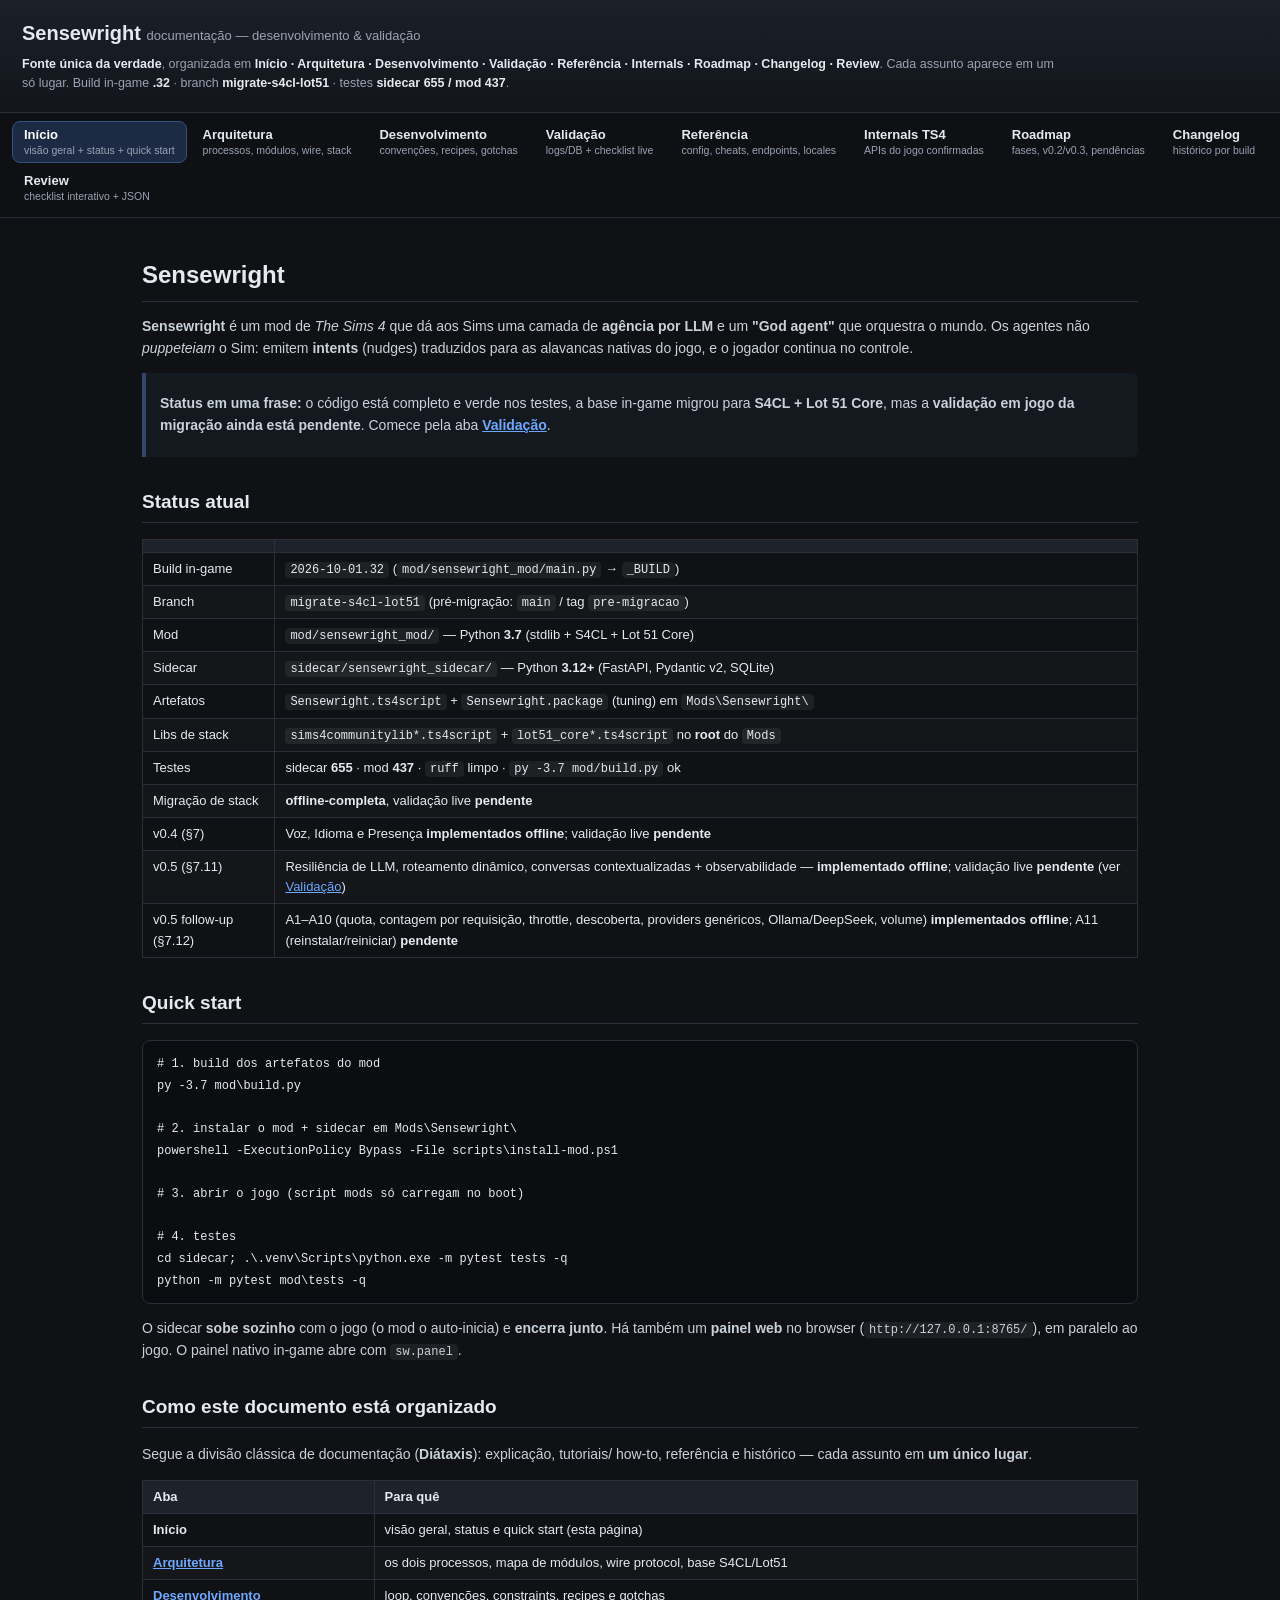
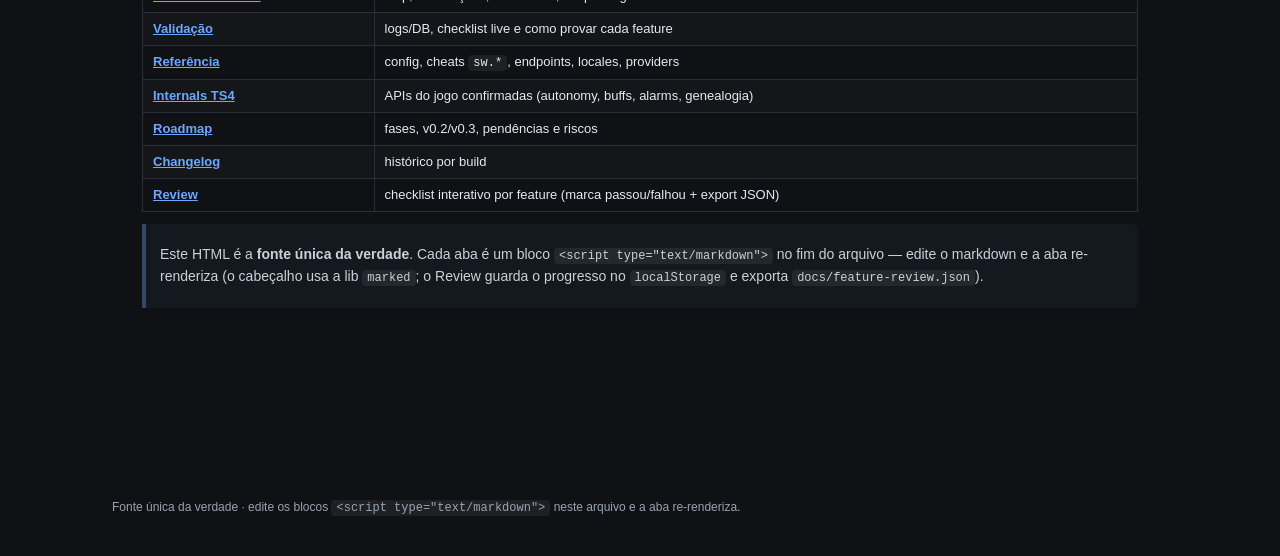
==== commit a6285cee: "feat: comprehensive updates across mod and sidecar" ====
--- a/docs/feature-review.html
+++ b/docs/feature-review.html
@@ -66,6 +66,7 @@
   .badge.not_started { color: #8b949e; }
   .badge.live_pending { color: #79c0ff; border-color: #6ea8fe55; }
   .badge.pending_fix { color: #ff9492; border-color: #e5534b55; }
+.badge.planned { color: #d2a8ff; border-color: #a371f755; }
   .kind { font-size: 11px; padding: 2px 8px; border-radius: 999px; border: 1px solid var(--line); color: var(--muted); }
   .kind.live { color: #79c0ff; border-color: #6ea8fe44; }
   .kind.offline { color: #d2a8ff; border-color: #8957e544; }
@@ -153,8 +154,8 @@
   <div class="hint">
     <b>Fonte única da verdade</b>, organizada em <b>Início · Arquitetura ·
     Desenvolvimento · Validação · Referência · Internals · Roadmap · Changelog ·
-    Review</b>. Cada assunto aparece em um só lugar. Build in-game <b>.26</b> ·
-    branch <b>migrate-s4cl-lot51</b> · testes <b>sidecar 546 / mod 412</b>.
+    Review</b>. Cada assunto aparece em um só lugar. Build in-game <b>.32</b> ·
+    branch <b>migrate-s4cl-lot51</b> · testes <b>sidecar 655 / mod 437</b>.
   </div>
 </header>
 
@@ -241,14 +242,17 @@
 
 | | |
 |---|---|
-| Build in-game | **`2026-09-29.26`** (`mod/sensewright_mod/main.py` → `_BUILD`) |
+| Build in-game | **`2026-10-01.32`** (`mod/sensewright_mod/main.py` → `_BUILD`) |
 | Branch | **`migrate-s4cl-lot51`** (pré-migração: `main` / tag `pre-migracao`) |
 | Mod | `mod/sensewright_mod/` — Python **3.7** (stdlib + S4CL + Lot 51 Core) |
 | Sidecar | `sidecar/sensewright_sidecar/` — Python **3.12+** (FastAPI, Pydantic v2, SQLite) |
 | Artefatos | `Sensewright.ts4script` + `Sensewright.package` (tuning) em `Mods\Sensewright\` |
 | Libs de stack | `sims4communitylib*.ts4script` + `lot51_core*.ts4script` no **root** do `Mods` |
-| Testes | sidecar **546** · mod **412** · `ruff` limpo · `py -3.7 mod/build.py` ok |
+| Testes | sidecar **655** · mod **437** · `ruff` limpo · `py -3.7 mod/build.py` ok |
 | Migração de stack | **offline-completa**, validação live **pendente** |
+| v0.4 (§7) | Voz, Idioma e Presença **implementados offline**; validação live **pendente** |
+| v0.5 (§7.11) | Resiliência de LLM, roteamento dinâmico, conversas contextualizadas + observabilidade — **implementado offline**; validação live **pendente** (ver [Validação](#validacao)) |
+| v0.5 follow-up (§7.12) | A1–A10 (quota, contagem por requisição, throttle, descoberta, providers genéricos, Ollama/DeepSeek, volume) **implementados offline**; A11 (reinstalar/reiniciar) **pendente** |
 
 ## Quick start
 
@@ -362,13 +366,15 @@
 lifecycle.py               watchdog do processo do jogo
 panel_store.py             overlay data/panel.toml (valores de ControlSpec)
 content_i18n.py/locales*   localização de conteúdo data-driven
+                           (+ lexicon.<code>.json por idioma: stopwords/hints)
 routers/                   health, admin, autonomy, chat, events, god, memory,
                            profiles, lifecycle
 agent/                     graph, nodes, prompts, profiler, evolution,
                            personality, agency, seats, intents, cognition,
-                           social, context_forge, coordinator, initiative
+                           social, conversations, speech, presence,
+                           context_forge, coordinator, initiative
 llm/                       base, chain (fallback + circuit breaker), limits,
-                           budgeter, registry, providers/*
+                           budgeter, registry, langguard, providers/*
 memory/                    base, sqlite_store, embeddings, consolidation, decay
 god/                       orchestrator, interventions, world_model, zeitgeist,
                            controls, backgrounder, scheduler, budgeter
@@ -531,7 +537,7 @@
 
 - **Sidecar:** `cd sidecar; .\.venv\Scripts\python.exe -m pytest tests -q`
 - **Mod:** `python -m pytest mod\tests -q` (Python do sistema; não precisa da 3.7)
-- Contagens atuais: **sidecar 546 · mod 412** (atualize neste doc ao adicionar testes).
+- Contagens atuais: **sidecar 655 · mod 437** (atualize neste doc ao adicionar testes).
 - Toda feature nova vem com teste; wire/endpoint merece teste de integração.
 
 ## 9. Gotchas (validação live)
@@ -695,11 +701,72 @@
 | P1 | `.22` player-activity + `cancel_current` preciso | validação |
 | P1 | `.23`–`.26` (God loop, Fase E, serviço Lot 51, God UI pela seam) | validação |
 | P1 | Remover a rede de alarmes nativa quando o `GAME_TICK` provar-se live | cleanup |
+| P1 | §7.12 A11 — reinstalar sidecar + reiniciar o jogo (A1–A10 no sidecar/`config.example.toml`) | validação |
 | P2 | Submenu God (computador) + submenu agente (Sim) + categoria própria + ícones | feature |
 | P2 | Catálogo de levers (`runtime`-validated) — ver **Internals** | docs |
 | P3 | Fase 6 — packaging do sidecar (PyInstaller/Nuitka), README, modo 0-key | feature |
 
-## 5. Smoke script
+## 5. Validação v0.4 — Voz, Idioma e Presença (live pendente)
+
+Implementado offline (ver **Changelog**); falta provar em jogo. Ordem: P1+P2 →
+P3 → P4+P4b+P4c. Logs a observar: mod `[validate] speech: sim= kind= surfaced=
+lang= dist=`; sidecar `langguard rejected=… retry=…`, `pulse … social=… conversations=…`,
+`impulse … tier=`.
+
+- **P1 — fim do monólogo aleatório:** com o jogo em pt-BR, o impulso idle **não**
+  deve emitir fala; confirme que o idle só produz `thought` interno (sem
+  `notify.social.speech`) e que `surfaced=false` nunca notifica.
+- **P2 — idioma (raiz do bug live):** procure `[validate] locale: pt-BR (…)` no
+  `sensewright_output.log`; se vier `en`, a detecção falhou. Force um background
+  social com o jogo em pt-BR e confirme prosa em português (sem `{`/JSON cru);
+  procure `langguard rejected` antes do fallback.
+- **P3 — presença:** um passante/visitante **não** comenta a casa da família ativa;
+  com `hearing_radius` baixo, falas longe não notificam (`dist` acima do raio).
+- **P4/P4b — conversas:** inicie uma interação social sua com outro Sim e confirme
+  a sessão (`social: N dialogue pair(s)` > 0) e o resumo narrador ao fim (ou a
+  "despedida" quando o par se separa). O pareamento aceita alvo unilateral (A
+  mira B), que é como a interação do jogador aparece no pulse.
+- **P4c — pie menu:** escolha uma interação específica no pie e confirme o texto
+  (display name localizado) no prompt; fallback ao `__name__` quando ausente.
+- **P5 — observabilidade:** `[validate] speech` e `langguard` aparecem; os controles
+  novos (`visitor_agency`, `hearing_radius`, `ambient_talk_chance`, `notify_thoughts`)
+  aparecem no painel e persistem.
+
+## 5b. Validação v0.5 — Resiliência/roteamento/conversas (implementado offline; validação live pendente)
+
+Implementado offline (ver **Roadmap §7.11**). Para provar em jogo, rebuild o mod
+(`py -3.7 mod\build.py`) + `scripts\install-mod.ps1` + **reiniciar o jogo**:
+
+> **Achado da 1ª sessão live (builds .31/.32).** O jogador mandou o Eric **contar uma
+> piada** para a Olivia, mas a fala veio do template `casual` ("só na correria de
+> sempre"): o hook do mod capturou o nome bruto **genérico** (`sim_Chat`) e o
+> sidecar classificava só pelo nome bruto. Correção: o mod agora manda o
+> **label localizado** (`interaction_text`, ex. "Contar piada") e o sidecar
+> classifica o label **primeiro** (tokens multilíngues em `lexicon.json` →
+> `interaction_tokens`). Ao validar, procure no `sensewright_output.log`
+> `[validate] player-interaction sim= name= label= class= target=` — o `label`
+> deve trazer o texto do pie (ex. "Contar piada") e o diálogo deve cair em
+> `social.line.funny`/topic "joking around".
+
+- **R1 — resiliência:** com um modelo instável na frente da chain, o diálogo **não**
+  cai no template: aparece `llm.attempt … outcome=empty` e a chamada seguinte
+  `outcome=ok`; `source=llm`. Nenhum fallback sem linha de log (`fallback reason=`).
+- **R2 — roteamento/pool:** para `social`/`summary` os modelos rápidos são tentados
+  primeiro (`flash|lightning|mimo`); quando um modelo entra em cooldown, aparece
+  `llm.model_swap provider= from= to=` com um `:free`/`-free` descoberto; o
+  `/v1/status` lista o pool e os cooldowns por modelo.
+- **R3 — pacing/budget:** em 30 s de conversa ativa, **~1 turno** (não 5–7); pausa
+  entre beats sem fechar a sessão; `social skip reason=interval` quando aplicável;
+  nenhum diálogo social derruba os impulses (reserva de 40%).
+- **R4 — templates/objeto/sono:** oba-oba na cama/banheira produz fala íntima
+  coerente com o objeto (ou murmúrios); `GetToKnow`/`TellJoke`/`Insult` caem na
+  categoria certa; com um Sim dormindo, **nenhuma** fala e
+  `social skip reason=sleeping`.
+- **R5 — observabilidade:** `social render a= b= source= model= lines= object=
+  interaction=` aparece por diálogo; o evento `social` no `memory.sqlite3` carrega
+  `source`/`model`; dá para reconstruir a sessão só por grep.
+
+## 6. Smoke script
 
 ```powershell
 $root = "$env:USERPROFILE\OneDrive\Documents\Electronic Arts\The Sims 4\Mods\Sensewright"
@@ -755,8 +822,21 @@
 Fonte da verdade do arquivo: **`config.example.toml`**. Com **nenhuma chave**, o mod
 já roda em "modo nativo". Blocos: `[ui]`, `[network]`, `[logging]`, `[llm]` (+
 `[llm.providers.*]`), `[memory]`, `[agents]` (+ `.evolution`, `.initiative`,
-`.personality`, `.layers`, `.social`), `[runtime]`, `[god]` (+ `.settings`,
-`.backgrounds`).
+`.personality`, `.layers`, `.social`, `.speech`, `.presence`, `.conversations`),
+`[runtime]`, `[god]` (+ `.settings`, `.backgrounds`).
+
+v0.4 (§7): `[llm] language_policy = "strict"` e `provider.extra_body` (passthrough
+documentado); o pool `agent_seats`/`max_active` cai de 12 para **6** (visitantes
+são `reactive`, não habitados).
+
+v0.5 follow-up (§7.12): `[llm] refresh_on_failure_min_seconds` (throttle do
+refresh-on-failure, default 60 s); por provider, `type` seleciona a
+implementação (`type = "openai_compat"` para Groq/Cerebras/Ollama sem código),
+`api_key_optional` permite chave vazia (local) e `discover_models` liga/desliga a
+descoberta dinâmica (off para `opencode`). Gemini aceita uma lista `models`
+(tenta em ordem; 2.5 foi retirada para contas novas) e `thinking_budget`
+(omisso por padrão — 3.x rejeita `0`). `config.example.toml` traz exemplos de
+`gemini` (flash-lite), `groq`/`ollama` e `deepseek` no fim da chain.
 
 Os ajustes expostos ao painel são os **ControlSpec** (`god/controls.py`); o
 `POST /v1/config/god?persist` grava overrides em `data/panel.toml` (sem tocar no
@@ -788,7 +868,7 @@
 
 | Key | Kind | Range / step | Default |
 |---|---|---|---|
-| `agent_seats` | slider | 1..24 / 1 | 12 |
+| `agent_seats` | slider | 1..24 / 1 | 6 |
 | `impulse_frequency` | slider | 0..1 / 0.05 | 0.2 |
 | `player_sim_impulse_frequency` | slider | 0..1 / 0.05 | 0.2 |
 | `reactions_enabled` | toggle | on/off | on |
@@ -824,6 +904,10 @@
 | `agents.evolution.drift_strength` | slider | 0..1 / 0.05 | 0.2 |
 | `agents.social.max_pairs_per_tick` | slider | 0..4 / 1 | 1 |
 | `agents.social.pair_cooldown_seconds` | slider | 30..600 / 30 | 180 |
+| `agents.presence.visitor_agency` | select | reactive / full / off | reactive |
+| `agents.speech.hearing_radius` | slider | 0..80 / 5 | 20 |
+| `agents.speech.ambient_talk_chance` | slider | 0..0.5 / 0.01 | 0.08 |
+| `agents.speech.notify_thoughts` | toggle | on/off | on |
 | `god.backgrounds.enabled` | toggle | on/off | on |
 | `god.backgrounds.batch_size` | slider | 1..10 / 1 | 2 |
 | `runtime.expose_roster` | toggle | on/off | on |
@@ -839,8 +923,9 @@
 
 Dois locales: **`en`** (default) e **`pt-BR`**. Adicionar um idioma = copiar
 `locales/en.json` → `<code>.json` (traduzir valores, manter chaves/placeholders) +
-entrada nos **dois** manifests (`mod/locales/manifest.json` e
-`sidecar/locales_content/manifest.json`). `sw.lang` e o painel o detectam sozinhos.
+`locales_content/lexicon.en.json` → `lexicon.<code>.json` (stopwords/markers/chars
+para detecção de idioma) + entrada nos **dois** manifests (`mod/locales/manifest.json`
+e `sidecar/locales_content/manifest.json`). `sw.lang` e o painel o detectam sozinhos.
 Detalhes em [Desenvolvimento §4](#desenvolvimento).
 
 ## 6. Providers de LLM
@@ -1083,7 +1168,7 @@
 
 ---
 
-## 7. Plano de ajuste — Voz, Idioma e Presença (v0.4 — **a implementar**)
+## 7. Plano de ajuste — Voz, Idioma e Presença (v0.4 — **implementado offline; validação live pendente**)
 
 > Origem: três problemas observados nos logs live (2026-09-30) — (1) mensagens
 > em inglês com o jogo em pt-BR, (2) "falas" aleatórias que na verdade eram
@@ -1238,12 +1323,217 @@
 
 > Ao implementar: renomear para os blocos reais no `config.example.toml`, adicionar
 > os `ControlSpec` correspondentes e movê-los para a aba **Referência**.
+>
+> **Status:** implementado offline em v0.4 — os blocos reais são `[agents.speech]`,
+> `[agents.presence]`, `[agents.conversations]` e `[llm] language_policy` (ver
+> `config.example.toml` e **Referência**); os `ControlSpec` novos são
+> `agents.presence.visitor_agency`, `agents.speech.hearing_radius`,
+> `agents.speech.ambient_talk_chance` e `agents.speech.notify_thoughts`. A
+> validação live (aba **Validação**) segue pendente.
 
 ### 7.10 Ordem de implementação
 
 **P0 → P1+P2 → P3 → P4+P4b+P4c → P5.** Cada fase fecha com testes verdes +
 `py -3.7 mod\build.py` + entrada no Changelog; P3/P4 exigem rebuild + reiniciar o
 jogo para validação live (aba Validação).
+
+### 7.11 Plano v0.5 — Resiliência de LLM, roteamento dinâmico, conversas contextualizadas e observabilidade (implementado offline; validação live pendente)
+
+> **Status:** R1–R5 implementados + correção pós-validação (build `.32`, branch `migrate-s4cl-lot51`).
+> Sidecar **655** / mod **437** testes verdes + `ruff` limpo. Falta apenas a
+> validação live (aba **Validação** §5b), que exige rebuild + reiniciar o jogo.
+> Código: `llm/providers/openai_compat.py`, `llm/chain.py`, `llm/registry.py`,
+> `agent/social.py`, `agent/conversations.py`, `agent/agency.py`,
+> `god/budgeter.py`, `schemas.py` + `mod/state_collector.py`.
+
+> **Motivação (sessão live Eric/Alice, 2026-10-01).** Os diálogos caíram
+> repetidamente no template fixo (`"Oi {a}! Bem, só na correria de sempre."`),
+> houve fala durante o sono e falas desconexas com a interação em curso (ex.:
+> "oba-oba" no meio de um papo genérico). Causas-raiz confirmadas no
+> `memory.sqlite3` + `sidecar.log` da instalação:
+> 1. **Resposta vazia silenciosa** — `llm/providers/openai_compat.py` devolvia
+>    `choices` com `content` vazio/`None` e `render_dialogue` caía no template
+>    **sem nenhum log** (único caminho mudo).
+> 2. **Modelo errado na frente** — o 1º modelo da chain era um *reasoning model*
+>    instável para JSON curto (`nvidia/nemotron-3-ultra-550b-a55b:free`; 45×
+>    `No choices in response`), queimando o `max_tokens=200` do diálogo.
+> 3. **Social fora do orçamento** — `_plan_social` chama a LLM a cada pulse
+>    (~2–8 s), fora do `BackgroundBudgeter` (7 falas idênticas em 11 s).
+> 4. **Bug do sono** — a fusão de seeds em `agency._plan_social` monta `by_id` com
+>    **todos** os Sims (sem filtrar `sleeping`) e `_dialogue_for_pair` não tem gate.
+> 5. **Fallback cego** — sem categoria por tipo de interação nem contexto do objeto.
+
+**Escopo:** sidecar (R1–R3, R5) + 1 ajuste de wire/mod (R4, `current_object`).
+Sem quebra de compatibilidade: configs existentes continuam válidas.
+
+#### R1 — Resiliência do provider/chain (`llm/providers/openai_compat.py`, `llm/chain.py`, `llm/base.py`)
+- **Conteúdo vazio = falha**: se há `choices` mas `text` é vazio e não há
+  `tool_calls`, levantar `LLMError` retryable (`empty content`) → o provider tenta
+  o próximo modelo e a chain o próximo provider. Fim do fallback silencioso.
+- **`finish_reason="length"` sem conteúdo** também é falha (hoje só quando há tools).
+- **Cooldown por modelo** (`llm.providers.*.model_cooldown_seconds`, default 120 s):
+  N falhas consecutivas aposentam o modelo temporariamente; sucesso reseta.
+- **Log por tentativa**: `llm.attempt purpose= provider= model= attempt=k/n outcome=ok|empty|error latency_ms= finish=`.
+- Cooldowns por modelo expostos em `chain.status()` / `/v1/status`.
+
+#### R2 — Roteamento híbrido + pool dinâmico de modelos free (`llm/registry.py`, `llm/chain.py`, `config.py`)
+- Novo `purpose` em `complete(...)`: `social`, `summary`, `impulse`, `chat`,
+  `sleep`, `profile`, `background`, `consolidation`, `cognition`.
+- **Heurística "rápidos primeiro"** para tarefas curtas (`social`/`summary`):
+  reordena os modelos (`flash|lightning|mimo|mini|8b` antes de `ultra|super|550b`);
+  nunca remove modelos; `free_only` segue valendo.
+- **Override opcional** `[llm.task_models]` por propósito (se presente, vence a
+  heurística).
+- **Descoberta dinâmica** (ativa o `auto_discover` hoje morto):
+  - Zen: `GET /models` → filtrar sufixo `-free` (**verificado live**).
+  - OpenRouter: `GET /models/:free` → filtrar `:free`.
+  - Refresh a cada `llm.model_refresh_minutes` (default 30; 0=off) e sob demanda
+    quando todas as tentativas de uma chamada falham.
+  - **Swap automático**: modelo configurado em cooldown é substituído por um free
+    descoberto do mesmo provider (respeitando `free_only`/rpm/rpd; **nunca** em
+    erro de auth), com log `llm.model_swap provider= from= to=`.
+
+#### R3 — Pacing, budget e gestão de agentes (`agent/agency.py`, `agent/social.py`, `agent/conversations.py`)
+- **Turn pacing ideal**: novo turno só quando (a) a interação/fila do par **mudou**
+  desde o último turno, ou (b) passou `agents.social.turn_min_interval_seconds`
+  (default 25 s) com a conversa ativa. A sessão fica aberta em silêncio entre beats.
+- **Budget compartilhado com reserva social**: `agents.initiative.social_reserve_fraction`
+  (default 0.4). Social/conversa é prioritário (usa a reserva); idle só usa o
+  restante; social sem budget → template imediato (nunca morre a interação).
+- **Backpressure**: `_schedule_idle` reduz impulses conforme a saúde da chain
+  (providers frios / pressão de rate-limit).
+
+#### R4 — Templates por interação, objeto e gate de sono (`agent/social.py`, `state_collector.py`, `schemas.py`, `locales_content/*.json`, `locales/*.json`)
+- **Categorias** (tokens do nome bruto da interação): `friendly` (`sim_Chat`),
+  `intro` (`GetToKnow`), `funny` (`joke`), `flirty` (`flirt`/`romance`),
+  `intimate` (`woohoo`/`kiss`/`make_out`), `affectionate` (`hug`/`affection`),
+  `tense` (`argue`/`fight`/`yell`), `mean` (`insult`/`mock`/`gossip`),
+  `casual` (default neutro, sem supor trabalho/dia).
+- **`intimate` contextualizada por objeto**: chaves
+  `social.line.intimate.<object>.N` (cama/banheira/chuveiro/hot tub) + genérica;
+  tom íntimo/romântico/divertido, incluindo **barulhos/murmúrios** ("Mmm…",
+  suspiros, risadinhas). Rotação de variantes por hash do par (sem repetir a
+  mesma linha). Cada objeto tem frase própria (evita erro de gênero em pt-BR).
+- **Label traduzido**: placeholder `{interaction}` = `current_interaction_text`
+  (label localizado do jogo, **nunca** o id bruto); guard contra valor
+  numérico/hash.
+- **Novo wire `current_object`** (string localizada): `state_collector._current_object_of`
+  resolve `current.target` (quando objeto) senão `current.aop.target`; entra no
+  `AutonomySimState`, no prompt do LLM e nos templates (`{object}`).
+- **Gate de sono (bug real)**: filtrar `sleeping` na fusão de seeds
+  (`agency._plan_social`) + gate defensivo em `_dialogue_for_pair`; log
+  `social skip reason=sleeping`.
+
+#### R5 — Observabilidade (`agent/social.py`, `agent/conversations.py`, `agent/graph.py`)
+- `render_dialogue`: logar **motivo do fallback** (registry None / exception /
+  vazio / JSON inválido / langguard) + último `provider`/`model`.
+- `social render a= b= source= model= lines= object= interaction=`;
+  `social skip reason=…`; `conversation close reason=…`.
+- Persistir `source` (`template`|`llm`) + `model`/`provider` no evento `social`
+  (hoje `graph._store_social` grava `"source": "agent"` fixo).
+- Health por modelo/pool no `/v1/status`.
+
+#### Config nova (implementada — ver `config.example.toml`)
+
+```toml
+[agents.social]
+turn_min_interval_seconds = 25.0
+
+[agents.initiative]
+social_reserve_fraction = 0.4
+
+[llm]
+model_refresh_minutes = 30      # 0 = desliga a descoberta dinâmica
+auto_swap_models = true
+
+# Opcional: fixa modelos por propósito (vence a heurística).
+# [llm.task_models]
+# social  = ["nvidia/nemotron-3.5-lightning:free", "mimo-v2.6-flash-free"]
+# summary = ["nvidia/nemotron-3.5-lightning:free"]
+
+[llm.providers.openrouter]
+model_cooldown_seconds = 120
+```
+
+#### Ordem de implementação e critérios de aceite
+
+**R1 → R2 → R4 → R3 → R5.** Cada fase fecha com testes verdes (sidecar + mod) +
+`ruff` + `py -3.7 mod\build.py`; ao final `scripts\install-mod.ps1` + **reiniciar
+o jogo** (aba **Validação**).
+
+**Aceite live:**
+- Nenhuma fala durante o sono; fala íntima coerente com cama/banheira.
+- Sem repetição da mesma linha a cada pulse (pacing/dedupe).
+- Nenhum fallback silencioso: todo fallback aparece no log com motivo.
+- O diálogo sobrevive a um modelo que devolve vazio (cai para outro modelo/provider).
+- `source=llm` sempre que houver provider saudável; `source=template` só no último recurso.
+
+#### Arquivos afetados (resumo)
+
+| Área | Arquivos |
+|---|---|
+| Resiliência | `llm/providers/openai_compat.py`, `llm/chain.py`, `llm/base.py` |
+| Roteamento/pool | `llm/registry.py`, `llm/chain.py`, `config.py` |
+| Pacing/budget | `agent/agency.py`, `agent/social.py`, `agent/conversations.py` |
+| Templates/objeto/sono | `agent/social.py`, `mod/.../state_collector.py`, `schemas.py`, `locales_content/{en,pt-BR}.json`, `mod/.../locales/{en,pt-BR}.json` |
+| Logs | `agent/social.py`, `agent/conversations.py`, `agent/graph.py` |
+| Config/docs/testes | `config.example.toml`, `docs/feature-review.html`, `sidecar/tests`, `mod/tests`, `SKILL.md §10` |
+
+### 7.12 Ajustes v0.5 pós-validação — backlog (implementado offline 2026-10-01; A11 live pendente)
+
+Itens levantados na sessão live (builds `.31`/`.32`) e na análise de providers.
+Não são regressões do v0.5 — são robustez, cota e config. **A1–A10 + A12
+implementados offline** (testes sidecar **655** / mod **437**, `ruff` limpo);
+falta apenas **A11** (reinstalar o sidecar + reiniciar o jogo).
+
+| # | Ajuste | Área | Motivo | Status |
+|---|---|---|---|---|
+| **A1** | `[llm.providers.openrouter] rpd` de **50 → 1000** | `config.example.toml` | o sidecar se autobloqueava após 50 chamadas/dia; a conta OpenRouter já está no tier de **1000/dia** (`GET /api/v1/key` → `free_model_daily_requests`) | ✅ |
+| **A2** | Contar o rate limit **por requisição real** (limiter por tentativa de modelo) | `llm/limits.py`, `llm/chain.py`, `llm/providers/openai_compat.py` | hoje conta 1×/chamada da chain, mas o provider tenta vários modelos (cada um = 1 request) → o contador local não batia com a cota do OpenRouter. Agora a chain faz *peek* (`has_capacity`) e registra o nº real de requests (`record`). | ✅ |
+| **A3** | Conter o `refresh-on-failure` (no máximo 1 a cada ~60 s) | `llm/registry.py`, `config.py` | hoje disparava a cada falha, martelando `GET /models` e re-tentando a chain. Novo `[llm] refresh_on_failure_min_seconds` (default 60). | ✅ |
+| **A4** | Zen/OpenCode: desligar/restringir a descoberta dinâmica | `config.py`, `llm/registry.py` | o free tier devolve `403 "só dentro do OpenCode"`; só `space-bunny-free` responde às vezes. Novo `discover_models` por provider (off para `opencode`). | ✅ |
+| **A5** | Provider **genérico** OpenAI-compat config-driven (`type = "openai_compat"` + `base_url`) | `config.py`, `llm/chain.py` | plugar Groq/Cerebras/Ollama etc. sem tocar em código | ✅ |
+| **A6** | Permitir `api_key` **vazio** para providers locais | `config.py`, `llm/providers/openai_compat.py`, `gemini.py` | Ollama não usa chave; `available` exigia chave não-vazia. Novo `api_key_optional` (sem header `Authorization`). | ✅ |
+| **A7** | **Ollama** como último recurso local (`granite4.1:8b` + `extra_body = { reasoning_effort = "none" }`) | `config.example.toml` | grátis/offline/privado; nos testes: **18/18** social, ~2,5 s, respeita o idioma e tool calls | ✅ (config) |
+| **A8** | **DeepSeek Flash (pago)** como último recurso final | `config.example.toml` (`[llm.providers.deepseek]`) | garante disponibilidade quando os free tiers caírem; provider já codado — `model = "deepseek-flash"` no fim da `chain` | ✅ (config) |
+| **A9** | (Opcional) acrescentar **Gemini** e/ou **Groq/Cerebras** à chain | `config.example.toml` | resiliência gratuita extra; Gemini já codado; bloco `groq` genérico adicionado | ✅ (config) |
+| **A10** | (Opcional) reduzir volume (`impulse_frequency`/`backgrounds`) | `config.example.toml` | esticar a cota diária free (`impulse_frequency=0.1`, `per_minute=3`, `daily_limit=60`) | ✅ (config) |
+| **A11** | Reinstalar o sidecar + reiniciar o jogo (correção do `speaker` + providers) | `scripts/install-mod.ps1` | a normalização `_normalize_speakers` (build `.32`+) ainda **não** está na instalação | ⏳ |
+| **A12** | Fechar docs (contagens e Changelog do follow-up) | `docs`, `SKILL.md §10` | manter a fonte única honesta | ✅ |
+
+Config-alvo do **A7/A8** (como entregue no `config.example.toml`, chain em ordem de fallback):
+
+```toml
+chain = ["openrouter", "opencode", "ollama", "groq", "gemini", "deepseek"]
+
+[llm.providers.groq]          # A5/A9: genérico OpenAI-compat, free rápido
+enabled = false
+type = "openai_compat"
+model = "llama-3.3-70b-versatile"
+api_key = "${GROQ_API_KEY}"
+base_url = "https://api.groq.com/openai/v1"
+
+[llm.providers.ollama]        # A7: local, grátis, último recurso offline
+enabled = false               # ligue após instalar o Ollama + o modelo
+type = "openai_compat"
+model = "granite4.1:8b"
+api_key = ""                  # A6: permitir vazio
+api_key_optional = true
+base_url = "http://localhost:11434/v1"
+extra_body = { reasoning_effort = "none" }
+
+[llm.providers.deepseek]      # A8: pago, último recurso final
+enabled = false               # ligue quando os free tiers não bastarem
+model = "deepseek-flash"
+api_key = "${DEEPSEEK_API_KEY}"
+base_url = "https://api.deepseek.com/v1"
+```
+
+> **Já feito no v0.5** (não confundir com o backlog): R1–R5; classificação por
+> label localizado + `lexicon.json` → `interaction_tokens`; `_extract_json_object`
+> tolerante; captura de `interaction_parameters`; seed raw+label; e
+> **`_normalize_speakers`** (nomes → `a/b`, destrava granite/qwen2.5). Testes
+> **sidecar 655 / mod 437**.
 
 </script>
 
@@ -1261,6 +1551,266 @@
 ---
 
 ## [Unreleased] — Phases 2, 2b, 3, 4, 5a, 5b, 5c + v0.2 §14: Directives, Census, Agents, Evolution, God foundation, backgrounds, orchestration & autonomous Sim agents
+
+### Added - v0.5 R1-R5: LLM resilience, dynamic routing, contextual conversations and observability (offline 2026-10-01; live validation pending)
+
+Implements the [Roadmap](#roadmap) §7.11 plan. Root causes from the live
+Eric/Alice session: silent empty responses, a reasoning model in front of the
+chain, social calls outside the budget, a sleeping-Sim dialog, and blind
+fallbacks. Sidecar tests **611 → 640**, mod **437** (adds 4 `_current_object_of`
+tests over 433); `ruff` clean, `py -3.7 mod/build.py` ok.
+
+- **R1 — provider/chain resilience (`llm/providers/openai_compat.py`,
+  `llm/chain.py`, `llm/base.py`):** `choices` with empty/`None` content and no
+  tool call is now a **retryable `LLMError`** (also `finish_reason=length` with
+  no content, and truncation before a tool call), so the provider tries its next
+  model and the chain the next provider instead of silently using the template.
+  Per-model **cool-down** (`model_failure_threshold`, `model_cooldown_seconds`)
+  retires a model after N consecutive failures and resets on success; exposed via
+  `provider.model_status()`/`chain.status()`. Every attempt logs
+  `llm.attempt purpose= provider= model= attempt=k/n outcome=ok|empty|error
+  latency_ms= finish=`.
+- **R2 — hybrid routing + dynamic free pool (`llm/registry.py`, `llm/chain.py`,
+  `config.py`):** a new `purpose` on `complete()` routes short tasks
+  (`social`/`summary`) to fast models first (`flash|lightning|mimo|mini|8b`
+  before `ultra|super|550b`), with an optional `[llm.task_models]` override.
+  Dynamic discovery (previously-dead `auto_discover`) refreshes each provider's
+  free pool (`model_refresh_minutes`, `GET /models`: Zen `-free`, OpenRouter
+  `:free`), on a timer and on demand after an all-providers failure. A cooled
+  model is **swapped** for a discovered free model of the same provider
+  (`auto_swap_models`, never on auth) with a `llm.model_swap` log.
+- **R3 — pacing + budget + backpressure (`agent/agency.py`,
+  `agent/conversations.py`, `agent/social.py`, `god/budgeter.py`):** a new turn
+  only when the pair's interaction/queue **changed** or
+  `agents.social.turn_min_interval_seconds` (default 25 s) elapsed — the session
+  stays open and silent between beats (`social skip reason=interval`). Social
+  turns draw on the shared budget **with a reserve**
+  (`agents.initiative.social_reserve_fraction`, default 0.4) while idle impulses
+  may only use the remainder; no budget → immediate template (the interaction
+  never dies). `_schedule_idle` throttles idle impulses by chain health
+  (`ProviderChain.backpressure_factor`).
+- **R4 — interaction/object templates + sleep gate (`agent/social.py`,
+  `mod/sensewright_mod/state_collector.py`, `schemas.py`,
+  `locales_content/*.json`, `lexicon.json`):** categories expanded to
+  `friendly`/`intro`/`funny`/`flirty`/`intimate`/`affectionate`/`tense`/`mean`/
+  `casual`, with object-aware `intimate` lines
+  (`social.line.intimate.<bed|bathtub|shower|hot_tub>.<n>`, murmurs included),
+  variant rotation by pair hash, and a data-driven
+  `lexicon.json` → `object_tokens` map. The `{interaction}` placeholder is the
+  **localized** label (`_clean_interaction_label` rejects numeric/hash values).
+  New wire `current_object` (`state_collector._current_object_of`, resolving
+  `current.target` then `current.aop.target`) feeds the prompt and `{object}`.
+  A sleeping Sim is filtered in the seed merge and gated in
+  `_dialogue_for_pair` (`social skip reason=sleeping`).
+- **R5 — observability (`agent/social.py`, `agent/conversations.py`,
+  `agent/graph.py`):** `render_dialogue` logs every fallback with its reason
+  (`registry_none`/`exception`/`empty`/`invalid_json`/`langguard`) plus the last
+  provider/model; each rendered dialogue logs `social render a= b= source=
+  provider= model= lines= object= interaction=`; sessions close with
+  `conversation close reason=left|idle`. The `social` memory event now stores
+  `source` (template/llm), `provider`, `model`, `object` and `interaction`
+  instead of a fixed `"source": "agent"`. `/v1/status` exposes the per-model
+  pool/cooldowns and chain health.
+
+### Fixed - v0.5 live follow-up (2026-10-01, builds .31/.32): real interaction + robust JSON
+
+The first live session after R1–R5 showed the split: the player told a **joke**
+but the surfaced dialogue was the `casual`/`friendly` template. Root causes
+found in the logs: (a) the mod's player hook captured the *generic base* tuning
+name (`sim_Chat`) and the sidecar classified on the raw name only; (b) with
+`label=''` the specific interaction was invisible; (c) the LLM call often
+returned prose-wrapped JSON (`social.fallback reason=invalid_json`) or failed
+outright because OpenRouter was rate-limited (rpd=50) and Zen's free tier
+returned `403 FreeTierError`.
+
+- **Mod (`player_activity.py`, `state_collector.py`):** the player hook captures
+  the localized pie label (`_interaction_label_of`) **and** the push's
+  `interaction_parameters` token (the only specific signal when the affordance
+  is a generic base), sends them as `interaction_text`, and logs
+  `[validate] player-interaction sim= name= label= params= display= class=
+  target=`.
+- **Sidecar (`agent/social.py`, `agent/agency.py`, `locales_content/lexicon.json`):**
+  `classify_interaction(interaction, label)` tries the **localized label/params
+  first**, then the raw name, using data-driven multilingual `lexicon.json` →
+  `interaction_tokens`. `_extract_json_object` recovers the first balanced JSON
+  object from prose/`[thought]`/fence-wrapped output, and every fallback now logs
+  the (truncated) raw reply (`social.fallback … raw='…'`). The player seed
+  carries the raw interaction + label into the conversation. Tests: sidecar
+  **611 → 640**, mod **437**; `ruff` clean, `py -3.7 mod/build.py` ok.
+
+### Changed - v0.5 follow-up §7.12: quota, per-request metering, provider discovery & config-driven providers (offline 2026-10-01; live validation pending)
+
+Implements the [Roadmap](#roadmap) §7.12 backlog (A1–A10 + A12). Config-only
+items (A1, A7–A10) ship in `config.example.toml`; the rest are sidecar code.
+
+- **A2 — per-request rate metering (`llm/limits.py`, `llm/chain.py`,
+  `llm/providers/openai_compat.py`):** `ProviderRateLimiter` gains
+  `has_capacity()` (peek) and `record(count)`; the chain peeks before a call and
+  records the provider's real request count (`requests_last_call`), so a call
+  that tries several models meters every upstream request instead of one.
+- **A3 — failure-refresh throttle (`llm/registry.py`, `config.py`):** new
+  `[llm] refresh_on_failure_min_seconds` (default 60) rate-limits the on-demand
+  `GET /models` refresh triggered by an all-providers failure.
+- **A4 — per-provider discovery toggle (`config.py`, `llm/registry.py`):** new
+  `discover_models` (default true); `opencode` sets it false (Zen free slugs
+  403 outside the OpenCode client).
+- **A5/A6 — generic/local providers (`config.py`, `llm/chain.py`,
+  `llm/providers/openai_compat.py`, `gemini.py`):** `ProviderConfig.type` selects
+  the implementation (e.g. `type = "openai_compat"` for Groq/Cerebras/Ollama) and
+  `api_key_optional` allows an empty key (no `Authorization` header); discovery
+  resolves the generic `openai_compat` type too.
+- **A1/A7/A8/A9/A10 — config template (`config.example.toml`):** OpenRouter
+  `rpd` 50 → 1000; examples for generic `groq`, local `ollama`
+  (`api_key_optional`, `extra_body.reasoning_effort="none"`) and paid
+  `deepseek-flash` last; chain order updated; volume lowered
+  (`impulse_frequency` 0.2 → 0.1, `backgrounds.per_minute` 6 → 3,
+  `daily_limit` 120 → 60).
+- **Gemini `purpose` kwarg:** `GeminiProvider.complete` accepts (and ignores) the
+  chain's `purpose`, which previously raised `TypeError`.
+
+### Fixed - v0.5 follow-up §7.12
+
+- **`config.example.toml` invalid TOML:** the multi-line `[god] powers = { … }`
+  inline table is now single-line (TOML 1.0 forbids newlines inside inline
+  tables); the example now parses with `tomllib`. Tests: sidecar **640 → 650**
+  (`tests/test_llm_backlog.py`), mod **437**; `ruff` clean.
+
+### Fixed - v0.5 follow-up §7.12: Gemini multi-model + thinking config
+
+- **Gemini provider (`llm/providers/gemini.py`, `config.py`):** `GeminiProvider`
+  now tries the configured `model`/`models` in order (Google retired the 2.5-era
+  models for new accounts, so a model returns HTTP 404), treats empty content
+  with no tool call as a retryable failure, and counts every real request
+  (`requests_last_call`, A2). The automatic `thinkingBudget=0` was removed —
+  Gemini 3.x rejects it with HTTP 400 — and is now opt-in via the new
+  `ProviderConfig.thinking_budget`. Tests: sidecar **650 → 655**
+  (`tests/test_gemini_provider.py`).
+
+### Added - v0.4 P6: same-room gating + queue continuity for sim↔sim dialogue (offline; live validation pending)
+
+The sim↔sim channel now only pairs Sims that share an engine room, keeps a
+conversation open while the interaction queue still continues with the same Sim
+(no premature "goodbye"), and feeds the interaction sequence into the dialogue
+context. Mod + sidecar + wire.
+
+- **Wire (`AutonomySimState`):** new `room_id` (`0` = outside, `None` = unknown)
+  and `queued_interactions` (`[{name, target_sim_id}]`, the running one
+  excluded). The mod collects them in `sim_context._get_room_id` (S4CL
+  `CommonSimLocationUtils.get_current_room_id`, native `build_buy.get_block_id`
+  fallback) and `state_collector._queued_interactions_of`.
+- **Same-room gate (`agents.social.require_same_room`, default true):**
+  `pick_pairs`/`filter_conversing`/`candidate_pairs` drop pairs in different
+  rooms; unknown rooms degrade to the distance gate. Stops agents "talking
+  through walls".
+- **Queue continuity (`agents.social.keep_open_on_queued`, default true):**
+  `candidate_pairs` treats a queued interaction targeting the same Sim as still
+  engaged, so `ConversationManager.sweep` does not close the session with a
+  leaving summary while the queue continues.
+- **Interaction sequence in context:** `render_dialogue` receives
+  `interaction_sequence` + `continuing`; the prompt lists the queued
+  interactions and forbids a farewell while the conversation is ongoing.
+- **Logging:** mod `[validate] interactions/rooms` lines include room id + queue;
+  sidecar logs `social context a= b= rooms= same_room= interaction= sequence=
+  continuing=`. Tests: sidecar **598 → 611**, mod **422 → 433**; `ruff` clean,
+  `py -3.7 mod/build.py` ok.
+
+### Added - v0.4 P0-P5: Voice, Language and Presence (offline; live validation pending)
+
+Implements the [Roadmap](#roadmap) §7 plan. The three live problems (English
+text with the game in pt-BR, random idle "monologues", and passers-by
+commenting on the household home) are fixed by three reusable policies plus
+conversation sessions. All sidecar tests are green (**546 → 598**); mod tests
+(**412 → 422**). Live validation is still pending (see **Validação**).
+
+- **P0 — policies + config:**
+  - `agent/speech.py` (**SpeechPolicy**): classifies every vocal output as
+    `inner_thought` / `murmur` / `directed` / `reaction`, decides `surfaced`
+    (per-Sim minimum interval + global per-minute ceiling + hearing radius +
+    `ambient_talk_chance` / `notify_thoughts`) and logs
+    `[validate] speech: sim= kind= surfaced= lang= dist=`.
+  - `llm/langguard.py` (**LanguagePolicy**): one `language_directive(lang)` +
+    `detect_lang`/`check` with a one-retry → deterministic localized fallback.
+    Lexical hints are **manifest-driven per locale** (`locales_content/
+    lexicon.<code>.json`: `stopwords`/`markers`/`chars`), read through
+    `content_i18n.locale_stopwords`/`locale_lang_hints` — no hardcoded language
+    codes. Adding a language = drop `lexicon.<code>.json` + manifest entry.
+  - `agent/presence.py` (**PresencePolicy**): household `full`, visitors
+    `reactive` by default (config `visitor = reactive|full|off`), per-Sim
+    context line (home vs visiting), `nearby` by real distance, familiarity.
+  - New config: `[agents.speech]`, `[agents.presence]`, `[agents.conversations]`,
+    `[llm] language_policy`, `provider.extra_body`; `agent_seats`/`max_active`
+    default **12 → 6** (visitors are reactive, not inhabited).
+- **P1 — SpeechPolicy wired:** idle impulses no longer get speech tools
+  (`initiative.impulse_tools(autonomy, kind)` blocks `spontaneous_line`/`say_to`/
+  `socialize`, and the unreliable `approach`/`move_to`); `_gate_intents` validates
+  and **repairs** `socialize`/`say_to` without a target (partner-in-conversation
+  or degrade to murmur) so the mod never sees `missing_argument`; speech intents
+  carry `params.surfaced` and the mod only notifies when `surfaced=true`.
+- **P2 — LanguagePolicy wired:** `language_directive` is used by chat, social,
+  profiler, evolution, personality, consolidation and backgrounder; the social
+  dialogue and the backgrounder guard output (`langguard`) with a reinforced
+  retry (backgrounder also retries with a larger budget) then fall back to the
+  localized deterministic text.
+- **P4 — conversation sessions (`agent/conversations.py`):** two Sims already in
+  a native conversation hold a multi-turn session (`max_turns`, 1 LLM call per
+  pulse, topic remembered); the pair cooldown is preserved. A closed session
+  yields a one-line summary (LLM → `conversation.end.<tone>` fallback) and a
+  `relationship_shift` proposal.
+- **P4b — summary/goodbye:** any pair gets a narrator summary at session end;
+  a pair that stops conversing gets a "goodbye" (`conversation.leave`). Delivered
+  as a `notify` intent the mod surfaces (inside the hearing radius).
+- **P4c — pie-menu text as context:** new wire field
+  `AutonomySimState.current_interaction_text` (mod `_current_interaction_text_of`
+  → `display_name`/`get_display_name`/`__name__` fallback); the sidecar feeds it
+  to the dialogue prompt while keeping the raw `current_interaction` for
+  classification.
+- **P5 — controls/observability:** new ControlSpecs
+  `agents.presence.visitor_agency`, `agents.speech.hearing_radius`,
+  `agents.speech.ambient_talk_chance`, `agents.speech.notify_thoughts`; new
+  tests `test_speech.py`, `test_langguard.py`, `test_presence.py`,
+  `test_conversations.py` (sidecar) + mod coverage in `test_autonomy.py`;
+  `content_i18n` per-locale lexicon tests.
+
+### Fixed - v0.4 live validation: game language + player conversations
+
+Diagnosed from the live logs (build `.27`, 2026-10-01): the game runs in **pt-BR**
+but the mod sent `lang=en`, and no conversation ever started (`social=0`).
+
+- **Language detection was silently locking English (mod `i18n`).** At script-mod
+  import the game services are not ready; the old `_detect_game_locale` returned a
+  *non-matching* value coerced to the default `en` **with `available=True`**, so
+  `ensure_locale` locked `en` forever and the sidecar wrote English. Fixed:
+  `init_locale("auto")` no longer probes at import (defers until the game is up),
+  a non-matching source never locks a language (it keeps retrying), and the
+  detector now tries the client account locale (`client.account.locale`) plus a
+  manifest-matched Windows-registry install locale as a last resort (guarded to
+  the real game via `sims4` in `sys.modules`). A `[validate] locale: <code>
+  (<attempts>)` line makes the resolution auditable.
+- **Player-initiated conversations never formed.** `filter_conversing` required a
+  *mutual* target, but a player social is usually unilateral in the pulse (A
+  targets B; B does not target A), so `candidate_pairs`/sessions were always
+  empty. Added `SocialLayer.candidate_pairs` (accepts either direction, dedups,
+  proximity-gated) and used it in `Agency._plan_social`; an **open session
+  continues every pulse** (the pair cooldown only gates *starting* a new one), so
+  a player↔Sim interaction now produces a session and its summary.
+- **Wrong-language speech is dropped.** `_annotate_speech` now marks
+  `speech_lang_rejected` and the intent is removed, so a line in the wrong
+  language can never surface (reinforces P2).
+- **Residual English + no summaries (build `.29`).** The `locale: pt-BR` line
+  proved the mod detection was fixed, but the sidecar kept a **global
+  `_current_lang = en`** that the *reaction/event* paths used, so reactions were
+  still requested in English. The sidecar now **adopts the client language**
+  (`_note_lang`) from every pulse/event/chat, and the impulse **thought** is
+  language-guarded too (a wrong-language memory is dropped and retried with a
+  reinforced directive).
+- **Conversations still `social=0` because the pulse never carried the target.**
+  The player hook (`Sim.push_super_affordance`) now forwards a
+  `player_interaction` event (`interaction` + `target_sim_id`) that seeds a
+  conversation for the pair on the next pulse — reliable even when the pulse has
+  no `interaction_target_sim_id`. Added `Agency.note_interaction_seed`/
+  `interaction_seeds`/`consume_interaction_seed` and a
+  `[validate] interactions: …` diagnostic in the mod.
+- Tests: sidecar **590 → 598**, mod **418 → 422**.
 
 ### Changed - documentation consolidated into a single HTML
 
@@ -3284,7 +3834,8 @@
 
 const STATUS_LABEL = {
   done: "Implementado", partial: "Parcial", not_started: "Não iniciado",
-  live_pending: "Implementado (live pendente)", pending_fix: "Pendência de código"
+  live_pending: "Implementado (live pendente)", pending_fix: "Pendência de código",
+  planned: "Planejado (v0.5)"
 };
 const VALIDATION = [
   { k: "passed", label: "Passou" },
@@ -3497,10 +4048,10 @@
     howto: ["View Background de um Sim com família.", "Confira nomes de relações e ausência de 'lonely' indevido."],
     evidence: "background text; census relationships" },
   { id: "social-config", category: "Transversais e não documentados", title: "Bloco [agents.social]", status: "done", kind: "offline",
-    details: "require_conversation, max_pair_distance, line_max_tokens, cooldowns.",
-    expected: "Controlar quantos/quando dois Sims conversam; sem conversa à distância.",
-    howto: ["Ajuste config.toml e observe o comportamento do canal social.", "Testes offline cobrem o filtro."],
-    evidence: "config.example.toml; agent/social.py; sidecar tests" },
+    details: "require_conversation, max_pair_distance, require_same_room, keep_open_on_queued, line_max_tokens, cooldowns.",
+    expected: "Controlar quantos/quando dois Sims conversam; só no mesmo quarto; sem despedida prematura quando a fila continua com o mesmo Sim.",
+    howto: ["Ajuste config.toml e observe o comportamento do canal social.", "Confira os logs [validate] interactions/rooms (mod) e 'social context ... same_room= sequence= continuing=' (sidecar).", "Testes offline cobrem quarto + continuidade da fila."],
+    evidence: "config.example.toml; agent/social.py; state_collector.py; schemas.py; sidecar/mod tests" },
   { id: "reasoning", category: "Transversais e não documentados", title: "reasoning_effort", status: "done", kind: "offline",
     details: "Orçamento de raciocínio oculto por request/agente; forward como reasoning.effort.",
     expected: "Evitar que o modelo gaste a saída 'pensando' e trunque a resposta.",
@@ -3583,41 +4134,71 @@
     howto: ["Confira se há diff de census ou apenas merge."],
     evidence: "agent/graph.py; state_collector.py" },
 
-  { id: "v04-speech", category: "v0.4 — Voz, Idioma e Presença (planejado)", title: "P1 — SpeechPolicy + devaneios discretos", status: "not_started", kind: "live",
+  { id: "v04-speech", category: "v0.4 — Voz, Idioma e Presença (offline 2026-10-01)", title: "P1 — SpeechPolicy + devaneios discretos", status: "live_pending", kind: "live",
     details: "SpeechPolicy (inner_thought/murmur/directed/reaction); idle sem tools de fala; devaneio ocasional (chance baixa + proximidade); gate valida intents contra TOOL_SCHEMAS; socialize sem alvo reparado.",
     expected: "Nada de monólogo aleatório: só fala dirigida/reacao/sessão aparecem; devaneios raros e discretos; sem missing_argument.",
     howto: ["Ver Roadmap §7.2.", "Log '[validate] speech: kind= surfaced= …'; confirme que idle não emite speak dirigido.", "Forçar um socialize sem alvo e ver o reparo/degradacao."],
     evidence: "Roadmap §7.2; agent/speech.py; graph._gate_intents" },
-  { id: "v04-lang", category: "v0.4 — Voz, Idioma e Presença (planejado)", title: "P2 — LanguagePolicy (retry + fallback localizado)", status: "not_started", kind: "offline",
-    details: "Diretiva única language_directive(lang) em todos os prompts; detect_lang via lexicon; retry reforcado → fallback determinístico localizado; modelos com má aderência rebaixados; backgrounder rejeita JSON/incompleto.",
+  { id: "v04-lang", category: "v0.4 — Voz, Idioma e Presença (offline 2026-10-01)", title: "P2 — LanguagePolicy (retry + fallback localizado)", status: "done", kind: "offline",
+    details: "Diretiva única language_directive(lang) em todos os prompts; detect_lang via lexicon; retry reforcado → fallback determinístico localizado; backgrounder rejeita JSON/incompleto.",
     expected: "Falas/notificações/backgrounds no idioma do jogo (pt-BR); nunca inglês em produção; modelos ruins de idioma saem da frente.",
     howto: ["Ver Roadmap §7.3.", "Sidecar log 'langguard rejected= retry= fallback='.", "Gere um background e confirme prosa no idioma (sem '{')."],
-    evidence: "Roadmap §7.3; llm/langguard.py; locales_content/lexicon.json" },
-  { id: "v04-presence", category: "v0.4 — Voz, Idioma e Presença (planejado)", title: "P3 — PresencePolicy + raio de audição", status: "not_started", kind: "live",
+    evidence: "Roadmap §7.3; llm/langguard.py; locales_content/lexicon.<code>.json" },
+  { id: "v04-presence", category: "v0.4 — Voz, Idioma e Presença (offline 2026-10-01)", title: "P3 — PresencePolicy + raio de audição", status: "live_pending", kind: "live",
     details: "Visitantes 'reactive' por padrão; contexto por Sim (casa vs lote atual, nearby por distância, tiers por relacionamento); 'você ouve quem está perto' via hearing_radius; agent_seats 12→6.",
     expected: "Passantes não falam nem pensam sobre a casa da família ativa; só se ouve quem está perto.",
     howto: ["Ver Roadmap §7.4.", "Log '[validate] speech: … dist='; confirme que linhas longe não notificam.", "Confirme seats com visitors reagindo só a eventos."],
     evidence: "Roadmap §7.4; agent/presence.py; state_collector (distância)" },
-  { id: "v04-conv", category: "v0.4 — Voz, Idioma e Presença (planejado)", title: "P4 — Sessões de conversa (multi-turno)", status: "not_started", kind: "live",
+  { id: "v04-conv", category: "v0.4 — Voz, Idioma e Presença (offline 2026-10-01)", title: "P4 — Sessões de conversa (multi-turno)", status: "live_pending", kind: "live",
     details: "conversations.py: conversa nativa mútua → sessão 2–4 falas com tópico memorizado, fim natural; consequência relationship_shift; God power_force_social injeta sessão; zeitgeist = tópicos; sw.debug social.",
     expected: "Dois Sims realmente conversam (social>0), com troca fluida e efeito na relação — não telepatia nem monólogo.",
     howto: ["Ver Roadmap §7.5.", "Faça dois Sims conversarem; confirme 'social: N dialogue pair(s)' > 0.", "sw.debug social força um par."],
     evidence: "Roadmap §7.5; agent/conversations.py; [validate] social" },
-  { id: "v04-summary", category: "v0.4 — Voz, Idioma e Presença (planejado)", title: "P4b — Resumo/despedida estilo nativo", status: "not_started", kind: "live",
+  { id: "v04-room-queue", category: "v0.4 — Voz, Idioma e Presença (offline 2026-10-01)", title: "P6 — Mesmo quarto + continuidade da fila", status: "live_pending", kind: "live",
+    details: "Wire room_id + queued_interactions; SocialLayer.require_same_room (S4CL get_current_room_id + fallback nativo build_buy.get_block_id) e keep_open_on_queued; render_dialogue recebe interaction_sequence + continuing (sem despedida se a fila continua com o mesmo Sim).",
+    expected: "Agentes só conversam no mesmo quarto; a conversa segue enquanto a fila tiver interação com o mesmo Sim, sem 'goodbye' prematuro.",
+    howto: ["Confirme nos logs do mod '[validate] rooms: ...' / '[validate] interactions: ...' e no sidecar 'social context ... same_room= sequence= continuing='.", "Ponha dois Sims conversando e enfileire outra interação com o mesmo Sim; a sessão não deve fechar com despedida."],
+    evidence: "agent/social.py; agent/conversations.py; state_collector.py; schemas.py; test_social*.py; test_sim_context.py; test_state_collector.py" },
+  { id: "v04-summary", category: "v0.4 — Voz, Idioma e Presença (offline 2026-10-01)", title: "P4b — Resumo/despedida estilo nativo", status: "live_pending", kind: "live",
     details: "Ao fim de qualquer par: resumo de 1 frase (fala + reação) tomado do classify_interaction e do relationship_shift; 'despedida' quando um sai do lote; retrato do Sim + texto narrador; fallback content_i18n.",
     expected: "Fim de conversa gera um resumo visível estilo notificação nativa ('X gostou da companhia de Y'); só dentro do raio.",
     howto: ["Ver Roadmap §7.6.", "Converse dois Sims e encerre; veja o resumo no idioma.", "Faça um visitante ir embora e confirme a despedida."],
     evidence: "Roadmap §7.6; content_i18n conversation.end.*; notify.conversation.*" },
-  { id: "v04-pietext", category: "v0.4 — Voz, Idioma e Presença (planejado)", title: "P4c — Texto do pie menu como contexto", status: "not_started", kind: "live",
+  { id: "v04-pietext", category: "v0.4 — Voz, Idioma e Presença (offline 2026-10-01)", title: "P4c — Texto do pie menu como contexto", status: "live_pending", kind: "live",
     details: "Novo campo de wire current_interaction_text (display name localizado do pie); social/sessão/resumo usam o texto para casar a fala com a interação real; classificação continua no nome bruto.",
     expected: "A conversa reflete a interação escolhida pelo jogador (Flertar, Contar Piada…), não um 'chat' genérico.",
     howto: ["Ver Roadmap §7.7.", "Escolha uma interação específica no pie e confira o texto no pulso/prompt.", "Confirme o fallback ao __name__ quando o display name falha."],
     evidence: "Roadmap §7.7; schemas.AutonomySimState.current_interaction_text" },
-  { id: "v04-quality", category: "v0.4 — Voz, Idioma e Presença (planejado)", title: "P5 — Sanitização + observabilidade", status: "not_started", kind: "offline",
+  { id: "v04-quality", category: "v0.4 — Voz, Idioma e Presença (offline 2026-10-01)", title: "P5 — Sanitização + observabilidade", status: "done", kind: "offline",
     details: "Strip de *ações*/stage-directions/meta nos thoughts do impulso; logs de fala/idioma; testes (speech/langguard/presence/conversations) + contagens SKILL; mover implementado para Arquitetura/Referência + Changelog.",
     expected: "Sem asteriscos/narração em pensamentos; a sessão inteira auditável por grep; doc e testes atualizados.",
     howto: ["Ver Roadmap §7.8.", "Rode as suítes sidecar/mod e confira as contagens.", "Grep '[validate] speech' e 'langguard' nos logs."],
-    evidence: "Roadmap §7.8; testes novos; SKILL §10" }
+    evidence: "Roadmap §7.8; testes novos; SKILL §10" },
+  { id: "v05-resilience", category: "v0.5 — Resiliência de LLM e conversas contextualizadas (offline 2026-10-01)", title: "R1 — Conteúdo vazio = falha + cooldown por modelo", status: "done", kind: "offline",
+    details: "openai_compat: choices com content vazio/None e sem tool_calls → LLMError retryable (próximo modelo/provider); finish_reason=length sem conteúdo também falha; cooldown por modelo (default 120 s); log llm.attempt purpose= provider= model= outcome= latency_ms= finish=.",
+    expected: "Nenhum fallback silencioso; um modelo que devolve vazio deixa de matar o diálogo (cai para outro modelo/provider).",
+    howto: ["Ver Roadmap §7.11 R1.", "Grep 'llm.attempt' e confira outcome=ok|empty|error.", "Force um modelo instável e veja o diálogo continuar em source=llm."],
+    evidence: "Roadmap §7.11 R1; llm/providers/openai_compat.py; llm/chain.py" },
+  { id: "v05-routing", category: "v0.5 — Resiliência de LLM e conversas contextualizadas (offline 2026-10-01)", title: "R2 — Roteamento híbrido + pool free dinâmico", status: "done", kind: "offline",
+    details: "purpose no complete; heurística 'rápidos primeiro' (flash/lightning/mimo/mini antes de ultra/super) para social/summary; override [llm.task_models]; descoberta dinâmica (Zen /models → -free; OpenRouter /models/:free) com refresh e swap automático de modelo em cooldown.",
+    expected: "Tarefas curtas usam modelos rápidos; quando um modelo para de responder, outro free é promovido automaticamente.",
+    howto: ["Ver Roadmap §7.11 R2.", "Grep 'llm.model_swap' e 'llm.pool'.", "Confira os free descobertos no /v1/status."],
+    evidence: "Roadmap §7.11 R2; llm/registry.py; llm/chain.py" },
+  { id: "v05-pacing", category: "v0.5 — Resiliência de LLM e conversas contextualizadas (offline 2026-10-01)", title: "R3 — Pacing + budget com prioridade social", status: "done", kind: "live",
+    details: "Novo turno só na mudança de interação/fila ou após turn_min_interval_seconds (25 s); reserva de 40% do budget para social; idle com backpressure conforme saúde da chain.",
+    expected: "Sem falas repetidas a cada pulse; conversa ritmada; free tier preservado; social nunca morre (cai para template).",
+    howto: ["Ver Roadmap §7.11 R3.", "Conte as falas do par em 30 s (deve ser ~1 turno).", "Confira 'social skip reason=interval' e o snapshot do budget no status."],
+    evidence: "Roadmap §7.11 R3; agent/agency.py; agent/social.py" },
+  { id: "v05-templates", category: "v0.5 — Resiliência de LLM e conversas contextualizadas (offline 2026-10-01)", title: "R4 — Templates por interação/objeto + gate de sono", status: "done", kind: "live",
+    details: "Categorias friendly/intro/funny/flirty/intimate/affectionate/tense/mean/casual; intimate por objeto (cama/banheira/chuveiro/hot tub) com barulhos/murmúrios; placeholder {interaction} = label localizado; novo wire current_object; gate de sono na fusão de seeds + _dialogue_for_pair.",
+    expected: "Fallback cai no tipo certo de interação; fala íntima coerente com o objeto; nunca há diálogo com Sim dormindo.",
+    howto: ["Ver Roadmap §7.11 R4.", "Simule oba-oba na cama e confira a fala íntima.", "Faça um dos Sims dormir e confirme 'social skip reason=sleeping'."],
+    evidence: "Roadmap §7.11 R4; agent/social.py; state_collector.py; locales_content/*.json" },
+  { id: "v05-observability", category: "v0.5 — Resiliência de LLM e conversas contextualizadas (offline 2026-10-01)", title: "R5 — Fallback auditável + observabilidade", status: "done", kind: "offline",
+    details: "render_dialogue loga motivo do fallback + provider/model; 'social render source= model= lines= object= interaction='; source/model persistidos no evento social; health por modelo/pool no status.",
+    expected: "Todo diálogo auditável por grep e pelo banco; dá para saber por que caiu no template.",
+    howto: ["Ver Roadmap §7.11 R5.", "Grep 'social render' e 'fallback reason='.", "Consulte o evento social no memory.sqlite3 (source/model)."],
+    evidence: "Roadmap §7.11 R5; agent/social.py; agent/graph.py" }
 ];
 
 let state = loadState();
